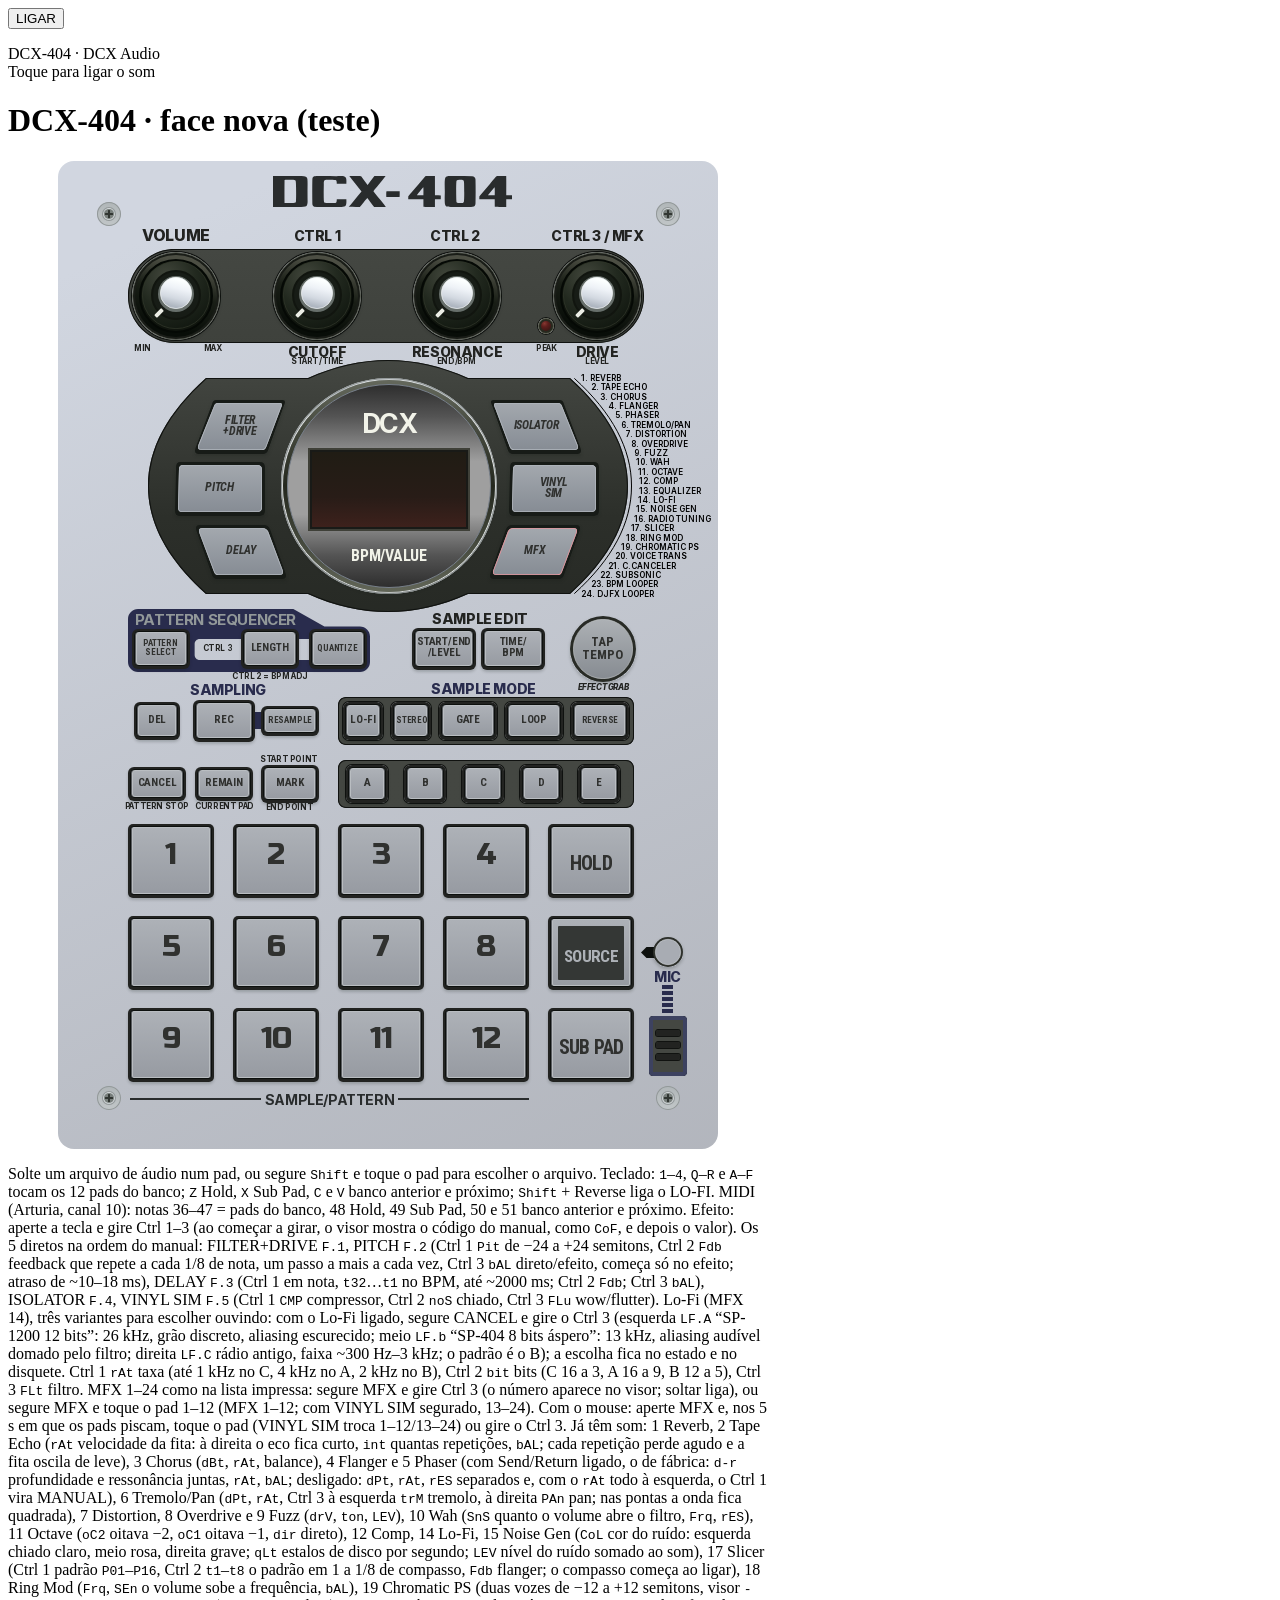
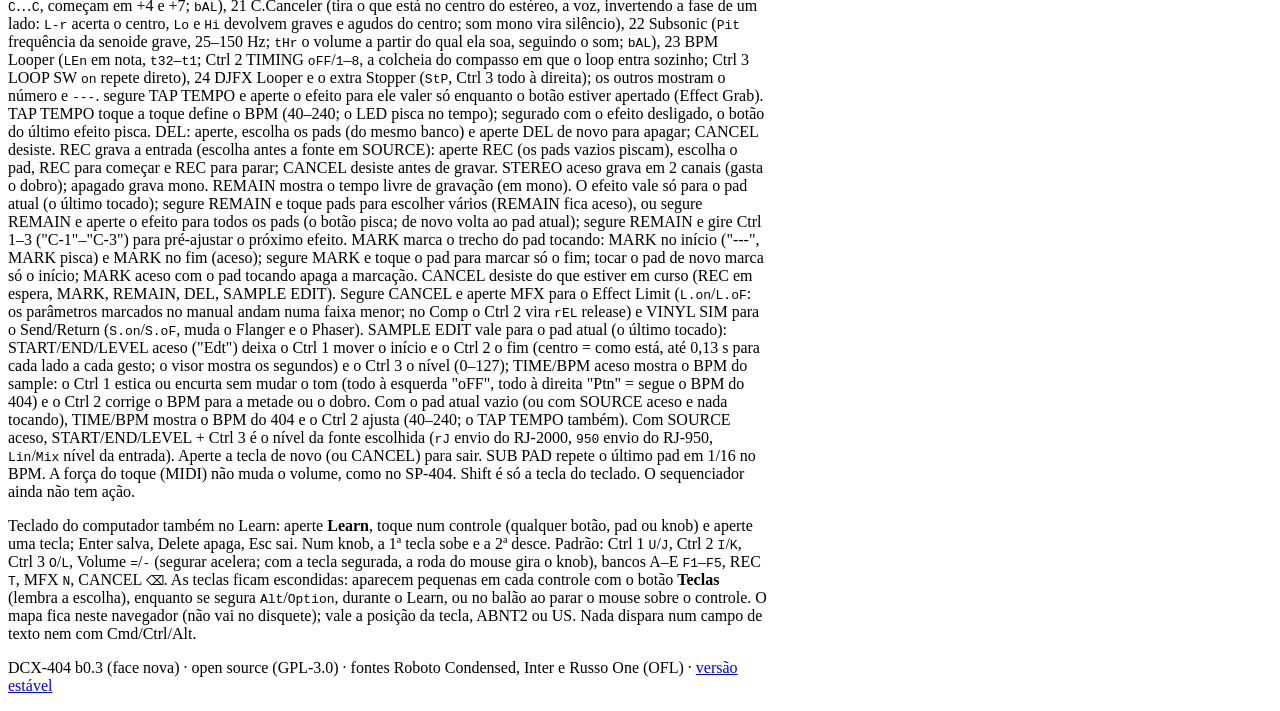
==== novo/index.html @ bca82994 "Novo 404: aviso de independencia (sem vinculo com E-mu, Roland, Akai, Mackie) na tela LIGAR; cache-b" ====
<!DOCTYPE html>
<html lang="pt-BR">
<head>
  <meta charset="UTF-8">
  <meta name="viewport" content="width=device-width, initial-scale=1, viewport-fit=cover">
  <title>DCX-404 (face nova)</title>
  <meta name="description" content="DCX-404: face nova do sampler de performance, montada peça por peça a partir do Figma. Em teste, ao lado da página estável.">
  <meta name="theme-color" content="#1c1c1c">
  <link rel="stylesheet" href="../vendor/dcx-core/css/base.css">
  <link rel="stylesheet" href="../vendor/dcx-core/css/solo.css">
  <link rel="stylesheet" href="css/dcx404-novo.css?v=k5">
</head>
<body>
  <div class="power" id="power">
    <button class="power-btn" id="power-btn" type="button">
      <span class="power-ring"></span>
      <span class="power-label">LIGAR</span>
    </button>
    <p class="power-hint">DCX-404 &middot; DCX Audio<br>Toque para ligar o som</p>
  </div>

  <main class="solo dx-page">
    <div class="solo-top">
      <h1 class="solo-title">DCX-404 &middot; face nova (teste)</h1>
      <div id="learnbar"></div>
    </div>

    <div class="dx-scroll">
      <div class="dx-fit" id="dx-fit">
      <!-- Figma "DX 404 - FINAL", frame 20:3735 (660 x 988): cada peca na posicao do Figma -->
      <section class="d4 dx" id="d4" data-face="dcx" data-pad-count="12" data-banks="5" data-host-page="dcx404-novo" data-version="b0.3" aria-label="DCX-404 Performance Sampler">
        <img class="dx-p " src="assets/svg/placa-knobs.svg" width="516" height="94" alt="" style="--x:70px;--y:88px">
        <div class="dx-knob" data-ctrl="volume" role="slider" tabindex="0" aria-label="Volume" style="--x:74px;--y:91px"><img src="assets/svg/knob-base.svg" width="94" height="94" alt="" style="left:-3px;top:-1px"><img src="assets/svg/knob-aro.svg" width="82" height="82" alt="" style="left:3px;top:3px"><img src="assets/svg/knob-canal.svg" width="74" height="74" alt="" style="left:7px;top:7px"><img src="assets/svg/knob-ombro.svg" width="68" height="68" alt="" style="left:10px;top:9px"><img src="assets/svg/knob-anel.svg" width="50" height="50" alt="" style="left:19px;top:18px"><i class="dx-knob-p"><i></i></i><img src="assets/svg/knob-assento.svg" width="36" height="36" alt="" style="left:26px;top:24px"><img src="assets/svg/knob-centro.svg" width="32" height="32" alt="" style="left:28px;top:25px"></div>
        <div class="dx-knob" data-ctrl="ctrl-1" role="slider" tabindex="0" aria-label="Ctrl 1" style="--x:215px;--y:91px"><img src="assets/svg/knob-base.svg" width="94" height="94" alt="" style="left:-3px;top:-1px"><img src="assets/svg/knob-aro.svg" width="82" height="82" alt="" style="left:3px;top:3px"><img src="assets/svg/knob-canal.svg" width="74" height="74" alt="" style="left:7px;top:7px"><img src="assets/svg/knob-ombro.svg" width="68" height="68" alt="" style="left:10px;top:9px"><img src="assets/svg/knob-anel.svg" width="50" height="50" alt="" style="left:19px;top:18px"><i class="dx-knob-p"><i></i></i><img src="assets/svg/knob-assento.svg" width="36" height="36" alt="" style="left:26px;top:24px"><img src="assets/svg/knob-centro.svg" width="32" height="32" alt="" style="left:28px;top:25px"></div>
        <div class="dx-knob" data-ctrl="ctrl-2" role="slider" tabindex="0" aria-label="Ctrl 2" style="--x:355px;--y:91px"><img src="assets/svg/knob-base.svg" width="94" height="94" alt="" style="left:-3px;top:-1px"><img src="assets/svg/knob-aro.svg" width="82" height="82" alt="" style="left:3px;top:3px"><img src="assets/svg/knob-canal.svg" width="74" height="74" alt="" style="left:7px;top:7px"><img src="assets/svg/knob-ombro.svg" width="68" height="68" alt="" style="left:10px;top:9px"><img src="assets/svg/knob-anel.svg" width="50" height="50" alt="" style="left:19px;top:18px"><i class="dx-knob-p"><i></i></i><img src="assets/svg/knob-assento.svg" width="36" height="36" alt="" style="left:26px;top:24px"><img src="assets/svg/knob-centro.svg" width="32" height="32" alt="" style="left:28px;top:25px"></div>
        <div class="dx-knob" data-ctrl="ctrl-3" role="slider" tabindex="0" aria-label="Ctrl 3 / MFX" style="--x:495px;--y:91px"><img src="assets/svg/knob-base.svg" width="94" height="94" alt="" style="left:-3px;top:-1px"><img src="assets/svg/knob-aro.svg" width="82" height="82" alt="" style="left:3px;top:3px"><img src="assets/svg/knob-canal.svg" width="74" height="74" alt="" style="left:7px;top:7px"><img src="assets/svg/knob-ombro.svg" width="68" height="68" alt="" style="left:10px;top:9px"><img src="assets/svg/knob-anel.svg" width="50" height="50" alt="" style="left:19px;top:18px"><i class="dx-knob-p"><i></i></i><img src="assets/svg/knob-assento.svg" width="36" height="36" alt="" style="left:26px;top:24px"><img src="assets/svg/knob-centro.svg" width="32" height="32" alt="" style="left:28px;top:25px"></div>
        <img class="dx-p " src="assets/svg/moldura-efeitos.svg" width="480" height="252" alt="" style="--x:90px;--y:199px">
        <i class="dx-peak" style="--x:480px;--y:157px" aria-hidden="true"><img class="off" src="assets/svg/peak-off.svg" width="16" height="16" alt=""><img class="on" src="assets/svg/peak-on.svg" width="20" height="20" alt=""></i>
        <button type="button" class="dx-tap" data-ctrl="tap" aria-label="Tap Tempo" style="--x:511.5px;--y:455px"><img class="dx-tap-a" src="assets/svg/tap-aloj.svg" width="72" height="72" alt=""><img class="dx-tap-ad" src="assets/svg/tap-aloj-down.svg" width="66" height="66" alt=""><img class="dx-tap-s s0" src="assets/svg/tap-sup.svg" width="60" height="60" alt=""><img class="dx-tap-s s1" src="assets/svg/tap-sup-down.svg" width="60" height="60" alt=""><img class="dx-tap-s s2" src="assets/svg/tap-sup-on.svg" width="60" height="60" alt=""><img class="dx-tap-s s3" src="assets/svg/tap-sup-down-on.svg" width="60" height="60" alt=""><span class="dx-tap-t">TAP<br>TEMPO</span></button>
        <button type="button" class="dx-k " data-dead="time-bpm" aria-label="TIME/ BPM" style="--x:423px;--y:467px;--w:64px;--h:42px;--ty:20.5px"><i class="dx-k-a"></i><i class="dx-k-b"></i><i class="dx-k-s"></i><span class="dx-k-t " style="font-size:11px">TIME/<br>BPM</span></button>
        <button type="button" class="dx-k " data-dead="start-end" aria-label="START/END /LEVEL" style="--x:354px;--y:467px;--w:64px;--h:42px;--ty:20.5px"><i class="dx-k-a"></i><i class="dx-k-b"></i><i class="dx-k-s"></i><span class="dx-k-t " style="font-size:11px">START/END<br>/LEVEL</span></button>
        <img class="dx-p " src="assets/svg/sequencer-subtract.svg" width="241.5" height="63" alt="" style="--x:70px;--y:448px">
        <button type="button" class="dx-k " data-dead="length" aria-label="LENGTH" style="--x:182.5px;--y:468px;--w:58px;--h:40px;--ty:19.5px"><i class="dx-k-a"></i><i class="dx-k-b"></i><i class="dx-k-s"></i><span class="dx-k-t " style="font-size:11px">LENGTH</span></button>
        <button type="button" class="dx-k " data-dead="quantize" aria-label="QUANTIZE" style="--x:250.5px;--y:468px;--w:58px;--h:40px;--ty:19.5px"><i class="dx-k-a"></i><i class="dx-k-b"></i><i class="dx-k-s"></i><span class="dx-k-t " style="font-size:9px">QUANTIZE</span></button>
        <span class="dx-lb dx-l15" style="--x:157.5px;--y:459.5px">PATTERN SEQUENCER</span>
        <button type="button" class="dx-k " data-dead="pattern-select" aria-label="PATTERN SELECT" style="--x:73.5px;--y:468px;--w:58px;--h:40px;--ty:19.5px"><i class="dx-k-a"></i><i class="dx-k-b"></i><i class="dx-k-s"></i><span class="dx-k-t " style="font-size:9px">PATTERN<br>SELECT</span></button>
        <div id="d4-pads" class="dx-pads">
        <button type="button" class="dx-k dx-pad " data-ctrl="pad-1" aria-label="Pad 1" style="--x:70px;--y:663px;--w:86px;--h:74px;--ty:31px"><i class="dx-k-a"></i><i class="dx-k-b"></i><i class="dx-k-s"></i><span class="dx-k-t dx-num" style="font-size:30px">1</span></button>
        <button type="button" class="dx-k dx-pad " data-ctrl="pad-2" aria-label="Pad 2" style="--x:175px;--y:663px;--w:86px;--h:74px;--ty:31px"><i class="dx-k-a"></i><i class="dx-k-b"></i><i class="dx-k-s"></i><span class="dx-k-t dx-num" style="font-size:30px">2</span></button>
        <button type="button" class="dx-k dx-pad " data-ctrl="pad-3" aria-label="Pad 3" style="--x:280px;--y:663px;--w:86px;--h:74px;--ty:31px"><i class="dx-k-a"></i><i class="dx-k-b"></i><i class="dx-k-s"></i><span class="dx-k-t dx-num" style="font-size:30px">3</span></button>
        <button type="button" class="dx-k dx-pad " data-ctrl="pad-4" aria-label="Pad 4" style="--x:385px;--y:663px;--w:86px;--h:74px;--ty:31px"><i class="dx-k-a"></i><i class="dx-k-b"></i><i class="dx-k-s"></i><span class="dx-k-t dx-num" style="font-size:30px">4</span></button>
        <button type="button" class="dx-k dx-pad " data-ctrl="pad-5" aria-label="Pad 5" style="--x:70px;--y:755px;--w:86px;--h:74px;--ty:31px"><i class="dx-k-a"></i><i class="dx-k-b"></i><i class="dx-k-s"></i><span class="dx-k-t dx-num" style="font-size:30px">5</span></button>
        <button type="button" class="dx-k dx-pad " data-ctrl="pad-6" aria-label="Pad 6" style="--x:175px;--y:755px;--w:86px;--h:74px;--ty:31px"><i class="dx-k-a"></i><i class="dx-k-b"></i><i class="dx-k-s"></i><span class="dx-k-t dx-num" style="font-size:30px">6</span></button>
        <button type="button" class="dx-k dx-pad" data-ctrl="pad-7" aria-label="Pad 7" style="--x:280px;--y:755px;--w:86px;--h:74px;--ty:31px"><i class="dx-k-a"></i><i class="dx-k-b"></i><i class="dx-k-s"></i><span class="dx-k-t dx-num" style="font-size:30px">7</span></button>
        <button type="button" class="dx-k dx-pad" data-ctrl="pad-8" aria-label="Pad 8" style="--x:385px;--y:755px;--w:86px;--h:74px;--ty:31px"><i class="dx-k-a"></i><i class="dx-k-b"></i><i class="dx-k-s"></i><span class="dx-k-t dx-num" style="font-size:30px">8</span></button>
        <button type="button" class="dx-k dx-pad " data-ctrl="pad-9" aria-label="Pad 9" style="--x:70px;--y:847px;--w:86px;--h:74px;--ty:31px"><i class="dx-k-a"></i><i class="dx-k-b"></i><i class="dx-k-s"></i><span class="dx-k-t dx-num" style="font-size:30px">9</span></button>
        <button type="button" class="dx-k dx-pad " data-ctrl="pad-10" aria-label="Pad 10" style="--x:175px;--y:847px;--w:86px;--h:74px;--ty:31px"><i class="dx-k-a"></i><i class="dx-k-b"></i><i class="dx-k-s"></i><span class="dx-k-t dx-num" style="font-size:30px">10</span></button>
        <button type="button" class="dx-k dx-pad " data-ctrl="pad-11" aria-label="Pad 11" style="--x:280px;--y:847px;--w:86px;--h:74px;--ty:31px"><i class="dx-k-a"></i><i class="dx-k-b"></i><i class="dx-k-s"></i><span class="dx-k-t dx-num" style="font-size:30px">11</span></button>
        <button type="button" class="dx-k dx-pad " data-ctrl="pad-12" aria-label="Pad 12" style="--x:385px;--y:847px;--w:86px;--h:74px;--ty:31px"><i class="dx-k-a"></i><i class="dx-k-b"></i><i class="dx-k-s"></i><span class="dx-k-t dx-num" style="font-size:30px">12</span></button>
        </div>
        <button type="button" class="dx-k dx-pad " data-ctrl="hold" aria-label="HOLD" style="--x:490px;--y:663px;--w:86px;--h:74px;--ty:40.5px"><i class="dx-k-a"></i><i class="dx-k-b"></i><i class="dx-k-s"></i><span class="dx-k-t " style="font-size:20px">HOLD</span></button>
        <button type="button" class="dx-k dx-pad dx-src" data-ctrl="in-source" aria-label="Source" style="--x:490px;--y:755px;--w:86px;--h:74px;--ty:40.5px"><i class="dx-k-a"></i><i class="dx-k-b"></i><i class="dx-k-s"></i><i class="dx-src-cart"></i><span class="dx-k-t " style="font-size:17px">SOURCE</span></button>
        <button type="button" class="dx-k dx-pad " data-ctrl="subpad" aria-label="SUB PAD" style="--x:490px;--y:847px;--w:86px;--h:74px;--ty:40.5px"><i class="dx-k-a"></i><i class="dx-k-b"></i><i class="dx-k-s"></i><span class="dx-k-t " style="font-size:20px">SUB PAD</span></button>
        <button type="button" class="dx-k " data-ctrl="reverse" aria-label="REVERSE" style="--x:513px;--y:541px;--w:58px;--h:38px;--ty:18.5px"><i class="dx-k-a"></i><i class="dx-k-b"></i><i class="dx-k-s"></i><span class="dx-k-t " style="font-size:9px">REVERSE</span></button>
        <button type="button" class="dx-k " data-ctrl="gate" aria-label="GATE" style="--x:381px;--y:541px;--w:58px;--h:38px;--ty:18.5px"><i class="dx-k-a"></i><i class="dx-k-b"></i><i class="dx-k-s"></i><span class="dx-k-t " style="font-size:11px">GATE</span></button>
        <button type="button" class="dx-k " data-dead="stereo" aria-label="STEREO" style="--x:333px;--y:541px;--w:40px;--h:38px;--ty:18.5px"><i class="dx-k-a"></i><i class="dx-k-b"></i><i class="dx-k-s"></i><span class="dx-k-t " style="font-size:9px">STEREO</span></button>
        <img class="dx-p " src="assets/svg/corpo-modo.svg" width="296" height="48" alt="" style="--x:280px;--y:536px">
        <button type="button" class="dx-k " data-ctrl="lofi" aria-label="LO-FI" style="--x:285px;--y:541px;--w:40px;--h:38px;--ty:18.5px"><i class="dx-k-a"></i><i class="dx-k-b"></i><i class="dx-k-s"></i><span class="dx-k-t " style="font-size:11px">LO-FI</span></button>
        <button type="button" class="dx-k" data-ctrl="loop" aria-label="LOOP" style="--x:447px;--y:541px;--w:58px;--h:38px;--ty:18.5px"><i class="dx-k-a"></i><i class="dx-k-b"></i><i class="dx-k-s"></i><span class="dx-k-t " style="font-size:11px">LOOP</span></button>
        <i class="dx-p dx-rect5" style="--x:173px;--y:551px"></i>
        <button type="button" class="dx-k " data-ctrl="del" aria-label="DEL" style="--x:76px;--y:541px;--w:46px;--h:38px;--ty:18.5px"><i class="dx-k-a"></i><i class="dx-k-b"></i><i class="dx-k-s"></i><span class="dx-k-t " style="font-size:11px">DEL</span></button>
        <button type="button" class="dx-k " data-ctrl="resample" aria-label="RESAMPLE" style="--x:203px;--y:545px;--w:58px;--h:30px;--ty:14.5px"><i class="dx-k-a"></i><i class="dx-k-b"></i><i class="dx-k-s"></i><span class="dx-k-t " style="font-size:9px">RESAMPLE</span></button>
        <button type="button" class="dx-k" data-dead="rec" aria-label="REC" style="--x:135px;--y:539px;--w:62px;--h:42px;--ty:20.5px"><i class="dx-k-a"></i><i class="dx-k-b"></i><i class="dx-k-s"></i><span class="dx-k-t " style="font-size:11px">REC</span></button>
        <button type="button" class="dx-k " data-dead="mark" aria-label="MARK" style="--x:203px;--y:604px;--w:58px;--h:38px;--ty:18.5px"><i class="dx-k-a"></i><i class="dx-k-b"></i><i class="dx-k-s"></i><span class="dx-k-t " style="font-size:11px">MARK</span></button>
        <button type="button" class="dx-k " data-ctrl="cancel" aria-label="CANCEL" style="--x:70px;--y:606px;--w:58px;--h:34px;--ty:16.5px"><i class="dx-k-a"></i><i class="dx-k-b"></i><i class="dx-k-s"></i><span class="dx-k-t " style="font-size:11px">CANCEL</span></button>
        <button type="button" class="dx-k " data-dead="remain" aria-label="REMAIN" style="--x:137px;--y:606px;--w:58px;--h:34px;--ty:16.5px"><i class="dx-k-a"></i><i class="dx-k-b"></i><i class="dx-k-s"></i><span class="dx-k-t " style="font-size:11px">REMAIN</span></button>
        <img class="dx-p " src="assets/svg/corpo-bancos.svg" width="296" height="48" alt="" style="--x:280px;--y:599px">
        <button type="button" class="dx-k" data-ctrl="bank-a" aria-label="Banco A" style="--x:288px;--y:604px;--w:42px;--h:38px;--ty:18.5px"><i class="dx-k-a"></i><i class="dx-k-b"></i><i class="dx-k-s"></i><span class="dx-k-t " style="font-size:11px">A</span></button>
        <button type="button" class="dx-k " data-ctrl="bank-b" aria-label="Banco B" style="--x:346px;--y:604px;--w:42px;--h:38px;--ty:18.5px"><i class="dx-k-a"></i><i class="dx-k-b"></i><i class="dx-k-s"></i><span class="dx-k-t " style="font-size:11px">B</span></button>
        <button type="button" class="dx-k " data-ctrl="bank-c" aria-label="Banco C" style="--x:404px;--y:604px;--w:42px;--h:38px;--ty:18.5px"><i class="dx-k-a"></i><i class="dx-k-b"></i><i class="dx-k-s"></i><span class="dx-k-t " style="font-size:11px">C</span></button>
        <button type="button" class="dx-k " data-ctrl="bank-d" aria-label="Banco D" style="--x:462px;--y:604px;--w:42px;--h:38px;--ty:18.5px"><i class="dx-k-a"></i><i class="dx-k-b"></i><i class="dx-k-s"></i><span class="dx-k-t " style="font-size:11px">D</span></button>
        <button type="button" class="dx-k " data-ctrl="bank-e" aria-label="Banco E" style="--x:520px;--y:604px;--w:42px;--h:38px;--ty:18.5px"><i class="dx-k-a"></i><i class="dx-k-b"></i><i class="dx-k-s"></i><span class="dx-k-t " style="font-size:11px">E</span></button>
        <img class="dx-p " src="assets/svg/visor-aro-grafite.svg" width="248" height="248" alt="" style="--x:207px;--y:201px">
        <img class="dx-p " src="assets/svg/visor-anel-metalico.svg" width="216" height="216" alt="" style="--x:223px;--y:217px">
        <div class="dx-visor" style="--x:225px;--y:219px"><img src="assets/svg/visor-aro.svg" width="218" height="218" alt="" style="left:-3px;top:-1px"><img src="assets/svg/visor-medalhao.svg" width="204" height="204" alt="" style="left:4px;top:4px"><p class="dx-visor-u">BPM/VALUE</p><i class="dx-visor-al"></i><i class="dx-visor-ac"></i><p class="dx-visor-m">DCX</p><div class="dx-seg" id="d4-seg" data-seg="dcx" aria-live="polite" aria-label="Display"></div></div>
        <span class="dx-lb dx-l8" style="--x:99px;--y:646px">PATTERN STOP</span>
        <span class="dx-lb dx-l8" style="--x:166.5px;--y:646px">CURRENT PAD</span>
        <span class="dx-lb dx-l8" style="--x:231px;--y:599px">START POINT</span>
        <span class="dx-lb dx-l8" style="--x:212px;--y:516px">CTRL 2 = BPM ADJ</span>
        <span class="dx-lb dx-l8" style="--x:259px;--y:201px">START/TIME</span>
        <span class="dx-lb dx-l8" style="--x:539px;--y:201px">LEVEL</span>
        <span class="dx-lb dx-l8" style="--x:488.5px;--y:188px">PEAK</span>
        <span class="dx-lb dx-l8" style="--x:84.5px;--y:188px">MIN</span>
        <span class="dx-lb dx-l8" style="--x:154.5px;--y:188px">MAX</span>
        <span class="dx-lb dx-l8" style="--x:398.5px;--y:201px">END/BPM</span>
        <span class="dx-lb dx-l8" style="--x:159.5px;--y:488px">CTRL 3</span>
        <span class="dx-lb dx-l14" style="--x:422px;--y:458px">SAMPLE EDIT</span>
        <span class="dx-lb dx-l14" style="--x:259px;--y:191px">CUTOFF</span>
        <span class="dx-lb dx-l16" style="--x:118px;--y:75px">VOLUME</span>
        <span class="dx-lb dx-l14" style="--x:259px;--y:75px">CTRL 1</span>
        <span class="dx-lb dx-l14" style="--x:397px;--y:75px">CTRL 2</span>
        <span class="dx-lb dx-l14" style="--x:539.5px;--y:75px">CTRL 3 / MFX</span>
        <span class="dx-lb dx-l14" style="--x:539px;--y:191px">DRIVE</span>
        <span class="dx-lb dx-l14" style="--x:399px;--y:191px">RESONANCE</span>
        <span class="dx-lb dx-l8i" style="--x:545px;--y:527px">EFFECT GRAB</span>
        <span class="dx-lb dx-l8" style="--x:231.5px;--y:647px">END POINT</span>
        <span class="dx-lb dx-l14 dx-navy" style="--x:170px;--y:529px">SAMPLING</span>
        <span class="dx-lb dx-l14 dx-navy" style="--x:425.5px;--y:528px">SAMPLE MODE</span>
        <div class="dx-foot" style="--x:72px;--y:932px"><i><img src="assets/svg/linha-1.svg" width="139" height="2" alt=""></i><span>SAMPLE/PATTERN</span><i><img src="assets/svg/linha-2.svg" width="139" height="2" alt=""></i></div>
        <button type="button" class="dx-fk dx-fk-mfx" data-ctrl="fx-mfx" aria-label="MFX" style="--x:432px;--y:364px"><img class="dx-fk-a" src="assets/svg/mfx-aloj.svg" width="96" height="60" alt=""><img class="dx-fk-ad" src="assets/svg/mfx-aloj-down.svg" width="90" height="54" alt=""><img class="dx-fk-s s0" src="assets/svg/mfx-sup.svg" width="84" height="47" alt=""><img class="dx-fk-s s1" src="assets/svg/mfx-sup-down.svg" width="84" height="47" alt=""><img class="dx-fk-s s2" src="assets/svg/mfx-sup-on.svg" width="84" height="47" alt=""><img class="dx-fk-s s3" src="assets/svg/mfx-sup-down-on.svg" width="84" height="47" alt=""><span class="dx-fk-t" style="left:45px;width:62px">MFX</span></button>
        <button type="button" class="dx-fk dx-fk-isolator" data-ctrl="fx-isolator" aria-label="ISOLATOR" style="--x:433px;--y:239px"><img class="dx-fk-a" src="assets/svg/isolator-aloj.svg" width="96" height="60" alt=""><img class="dx-fk-ad" src="assets/svg/isolator-aloj-down.svg" width="90" height="54" alt=""><img class="dx-fk-s s0" src="assets/svg/isolator-sup.svg" width="84" height="47" alt=""><img class="dx-fk-s s1" src="assets/svg/isolator-sup-down.svg" width="84" height="47" alt=""><img class="dx-fk-s s2" src="assets/svg/isolator-sup-on.svg" width="84" height="47" alt=""><img class="dx-fk-s s3" src="assets/svg/isolator-sup-down-on.svg" width="84" height="47" alt=""><span class="dx-fk-t" style="left:45px;width:62px">ISOLATOR</span></button>
        <button type="button" class="dx-fk dx-fk-vinyl" data-ctrl="fx-vinyl" aria-label="VINYL SIM" style="--x:451px;--y:301px"><img class="dx-fk-a" src="assets/svg/pitch-aloj.svg" width="96" height="60" alt=""><img class="dx-fk-ad" src="assets/svg/pitch-aloj-down.svg" width="90" height="54" alt=""><img class="dx-fk-s s0" src="assets/svg/pitch-sup.svg" width="84" height="47" alt=""><img class="dx-fk-s s1" src="assets/svg/pitch-sup-down.svg" width="84" height="47" alt=""><img class="dx-fk-s s2" src="assets/svg/pitch-sup-on.svg" width="84" height="47" alt=""><img class="dx-fk-s s3" src="assets/svg/pitch-sup-down-on.svg" width="84" height="47" alt=""><span class="dx-fk-t" style="left:44.5px;width:75px">VINYL<br>SIM</span></button>
        <button type="button" class="dx-fk dx-fk-pitch" data-ctrl="fx-pitch" aria-label="PITCH" style="--x:117px;--y:301px"><img class="dx-fk-a" src="assets/svg/pitch-aloj.svg" width="96" height="60" alt=""><img class="dx-fk-ad" src="assets/svg/pitch-aloj-down.svg" width="90" height="54" alt=""><img class="dx-fk-s s0" src="assets/svg/pitch-sup.svg" width="84" height="47" alt=""><img class="dx-fk-s s1" src="assets/svg/pitch-sup-down.svg" width="84" height="47" alt=""><img class="dx-fk-s s2" src="assets/svg/pitch-sup-on.svg" width="84" height="47" alt=""><img class="dx-fk-s s3" src="assets/svg/pitch-sup-down-on.svg" width="84" height="47" alt=""><span class="dx-fk-t" style="left:44.5px;width:75px">PITCH</span></button>
        <button type="button" class="dx-fk dx-fk-filter" data-ctrl="fx-filter" aria-label="FILTER +DRIVE" style="--x:137px;--y:239px"><img class="dx-fk-a" src="assets/svg/filter-aloj.svg" width="96" height="60" alt=""><img class="dx-fk-ad" src="assets/svg/filter-aloj-down.svg" width="90" height="54" alt=""><img class="dx-fk-s s0" src="assets/svg/filter-sup.svg" width="84" height="47" alt=""><img class="dx-fk-s s1" src="assets/svg/filter-sup-down.svg" width="84" height="47" alt=""><img class="dx-fk-s s2" src="assets/svg/filter-sup-on.svg" width="84" height="47" alt=""><img class="dx-fk-s s3" src="assets/svg/filter-sup-down-on.svg" width="84" height="47" alt=""><span class="dx-fk-t" style="left:45px;width:62px">FILTER<br>+DRIVE</span></button>
        <button type="button" class="dx-fk dx-fk-delay" data-ctrl="fx-delay" aria-label="DELAY" style="--x:138px;--y:364px"><img class="dx-fk-a" src="assets/svg/delay-aloj.svg" width="96" height="60" alt=""><img class="dx-fk-ad" src="assets/svg/delay-aloj-down.svg" width="90" height="54" alt=""><img class="dx-fk-s s0" src="assets/svg/delay-sup.svg" width="84" height="47" alt=""><img class="dx-fk-s s1" src="assets/svg/delay-sup-down.svg" width="84" height="47" alt=""><img class="dx-fk-s s2" src="assets/svg/delay-sup-on.svg" width="84" height="47" alt=""><img class="dx-fk-s s3" src="assets/svg/delay-sup-down-on.svg" width="84" height="47" alt=""><span class="dx-fk-t" style="left:45px;width:62px">DELAY</span></button>
        <img class="dx-p" src="assets/svg/logo-dcx404.svg" width="239.101" height="30.9111" alt="DCX-404" style="--x:215.03px;--y:15.02px">
        <img class="dx-p" src="assets/svg/lista-contorno.svg" width="58.8338" height="216.745" alt="" style="--x:515.66px;--y:216.63px">
        <ol class="dx-list" style="--x:523px;--y:212px" aria-label="Efeitos">
        <li style="left:0.000px;top:0.000px">1. REVERB</li>
        <li style="left:9.963px;top:9.391px">2. TAPE ECHO</li>
        <li style="left:18.929px;top:18.783px">3. CHORUS</li>
        <li style="left:26.919px;top:28.174px">4. FLANGER</li>
        <li style="left:33.955px;top:37.565px">5. PHASER</li>
        <li style="left:40.056px;top:46.956px">6. TREMOLO/PAN</li>
        <li style="left:45.240px;top:56.348px">7. DISTORTION</li>
        <li style="left:49.501px;top:65.739px">8. OVERDRIVE</li>
        <li style="left:52.882px;top:75.130px">9. FUZZ</li>
        <li style="left:55.402px;top:84.522px">10. WAH</li>
        <li style="left:57.072px;top:93.913px">11. OCTAVE</li>
        <li style="left:57.885px;top:103.304px">12. COMP</li>
        <li style="left:57.885px;top:112.696px">13. EQUALIZER</li>
        <li style="left:57.072px;top:122.087px">14. LO-FI</li>
        <li style="left:55.402px;top:131.478px">15. NOISE GEN</li>
        <li style="left:52.882px;top:140.870px">16. RADIO TUNING</li>
        <li style="left:49.501px;top:150.261px">17. SLICER</li>
        <li style="left:45.240px;top:159.652px">18. RING MOD</li>
        <li style="left:40.056px;top:169.043px">19. CHROMATIC PS</li>
        <li style="left:33.955px;top:178.435px">20. VOICE TRANS</li>
        <li style="left:26.919px;top:187.826px">21. C.CANCELER</li>
        <li style="left:18.929px;top:197.217px">22. SUBSONIC</li>
        <li style="left:9.963px;top:206.609px">23. BPM LOOPER</li>
        <li style="left:0.000px;top:216.000px">24. DJFX LOOPER</li>
        </ol>
        <span class="dx-lb dx-l14 dx-navy" style="--x:609.5px;--y:816px">MIC</span>
        <img class="dx-p" src="assets/svg/mic-group15.svg" width="11" height="28" alt="" style="--x:604px;--y:824px">
        <img class="dx-p " src="assets/svg/mic-vector2.svg" width="22" height="11" alt="" style="--x:583px;--y:786.5px">
        <button type="button" class="dx-mic" data-dead="mic" aria-label="Mic" style="--x:595px;--y:776px"><img class="off" src="assets/svg/mic-solto.svg" width="36" height="36" alt=""><img class="on" src="assets/svg/mic-down.svg" width="36" height="36" alt=""></button>
        <i class="dx-p dx-rect6" style="--x:597px;--y:864px"></i>
        <i class="dx-p dx-grade" style="--x:591px;--y:855px"><img src="assets/svg/mic-grade.svg" width="38" height="60" alt=""></i>
        <img class="dx-p " src="assets/svg/parafuso-cabeca.svg" width="20" height="20" alt="" style="--x:41px;--y:927px">
        <img class="dx-p " src="assets/svg/parafuso-assento.svg" width="24" height="24" alt="" style="--x:39px;--y:925px">
        <img class="dx-p " src="assets/svg/parafuso-cabeca.svg" width="20" height="20" alt="" style="--x:41px;--y:43px">
        <img class="dx-p " src="assets/svg/parafuso-assento.svg" width="24" height="24" alt="" style="--x:39px;--y:41px">
        <img class="dx-p " src="assets/svg/parafuso-cabeca.svg" width="20" height="20" alt="" style="--x:600px;--y:927px">
        <img class="dx-p " src="assets/svg/parafuso-assento.svg" width="24" height="24" alt="" style="--x:598px;--y:925px">
        <img class="dx-p " src="assets/svg/parafuso-cabeca.svg" width="20" height="20" alt="" style="--x:600px;--y:43px">
        <img class="dx-p " src="assets/svg/parafuso-assento.svg" width="24" height="24" alt="" style="--x:598px;--y:41px">
      </section>
      </div>
    </div>

    <p class="solo-help">Solte um arquivo de áudio num pad, ou segure <kbd>Shift</kbd> e toque o pad para escolher o arquivo. Teclado: <kbd>1</kbd>–<kbd>4</kbd>, <kbd>Q</kbd>–<kbd>R</kbd> e <kbd>A</kbd>–<kbd>F</kbd> tocam os 12 pads do banco; <kbd>Z</kbd> Hold, <kbd>X</kbd> Sub Pad, <kbd>C</kbd> e <kbd>V</kbd> banco anterior e próximo; <kbd>Shift</kbd> + Reverse liga o LO-FI. MIDI (Arturia, canal 10): notas 36–47 = pads do banco, 48 Hold, 49 Sub Pad, 50 e 51 banco anterior e próximo. Efeito: aperte a tecla e gire Ctrl 1–3 (ao começar a girar, o visor mostra o código do manual, como <code>CoF</code>, e depois o valor). Os 5 diretos na ordem do manual: FILTER+DRIVE <code>F.1</code>, PITCH <code>F.2</code> (Ctrl 1 <code>Pit</code> de −24 a +24 semitons, Ctrl 2 <code>Fdb</code> feedback que repete a cada 1/8 de nota, um passo a mais a cada vez, Ctrl 3 <code>bAL</code> direto/efeito, começa só no efeito; atraso de ~10–18 ms), DELAY <code>F.3</code> (Ctrl 1 em nota, <code>t32</code>…<code>t1</code> no BPM, até ~2000 ms; Ctrl 2 <code>Fdb</code>; Ctrl 3 <code>bAL</code>), ISOLATOR <code>F.4</code>, VINYL SIM <code>F.5</code> (Ctrl 1 <code>CMP</code> compressor, Ctrl 2 <code>noS</code> chiado, Ctrl 3 <code>FLu</code> wow/flutter). Lo-Fi (MFX 14), três variantes para escolher ouvindo: com o Lo-Fi ligado, segure CANCEL e gire o Ctrl 3 (esquerda <code>LF.A</code> “SP-1200 12 bits”: 26 kHz, grão discreto, aliasing escurecido; meio <code>LF.b</code> “SP-404 8 bits áspero”: 13 kHz, aliasing audível domado pelo filtro; direita <code>LF.C</code> rádio antigo, faixa ~300 Hz–3 kHz; o padrão é o B); a escolha fica no estado e no disquete. Ctrl 1 <code>rAt</code> taxa (até 1 kHz no C, 4 kHz no A, 2 kHz no B), Ctrl 2 <code>bit</code> bits (C 16 a 3, A 16 a 9, B 12 a 5), Ctrl 3 <code>FLt</code> filtro. MFX 1–24 como na lista impressa: segure MFX e gire Ctrl 3 (o número aparece no visor; soltar liga), ou segure MFX e toque o pad 1–12 (MFX 1–12; com VINYL SIM segurado, 13–24). Com o mouse: aperte MFX e, nos 5 s em que os pads piscam, toque o pad (VINYL SIM troca 1–12/13–24) ou gire o Ctrl 3. Já têm som: 1 Reverb, 2 Tape Echo (<code>rAt</code> velocidade da fita: à direita o eco fica curto, <code>int</code> quantas repetições, <code>bAL</code>; cada repetição perde agudo e a fita oscila de leve), 3 Chorus (<code>dBt</code>, <code>rAt</code>, balance), 4 Flanger e 5 Phaser (com Send/Return ligado, o de fábrica: <code>d-r</code> profundidade e ressonância juntas, <code>rAt</code>, <code>bAL</code>; desligado: <code>dPt</code>, <code>rAt</code>, <code>rES</code> separados e, com o <code>rAt</code> todo à esquerda, o Ctrl 1 vira MANUAL), 6 Tremolo/Pan (<code>dPt</code>, <code>rAt</code>, Ctrl 3 à esquerda <code>trM</code> tremolo, à direita <code>PAn</code> pan; nas pontas a onda fica quadrada), 7 Distortion, 8 Overdrive e 9 Fuzz (<code>drV</code>, <code>ton</code>, <code>LEV</code>), 10 Wah (<code>SnS</code> quanto o volume abre o filtro, <code>Frq</code>, <code>rES</code>), 11 Octave (<code>oC2</code> oitava −2, <code>oC1</code> oitava −1, <code>dir</code> direto), 12 Comp, 14 Lo-Fi, 15 Noise Gen (<code>CoL</code> cor do ruído: esquerda chiado claro, meio rosa, direita grave; <code>qLt</code> estalos de disco por segundo; <code>LEV</code> nível do ruído somado ao som), 17 Slicer (Ctrl 1 padrão <code>P01</code>–<code>P16</code>, Ctrl 2 <code>t1</code>–<code>t8</code> o padrão em 1 a 1/8 de compasso, <code>Fdb</code> flanger; o compasso começa ao ligar), 18 Ring Mod (<code>Frq</code>, <code>SEn</code> o volume sobe a frequência, <code>bAL</code>), 19 Chromatic PS (duas vozes de −12 a +12 semitons, visor <code>-C</code>…<code>C</code>, começam em +4 e +7; <code>bAL</code>), 21 C.Canceler (tira o que está no centro do estéreo, a voz, invertendo a fase de um lado: <code>L-r</code> acerta o centro, <code>Lo</code> e <code>Hi</code> devolvem graves e agudos do centro; som mono vira silêncio), 22 Subsonic (<code>Pit</code> frequência da senoide grave, 25–150 Hz; <code>tHr</code> o volume a partir do qual ela soa, seguindo o som; <code>bAL</code>), 23 BPM Looper (<code>LEn</code> em nota, <code>t32</code>–<code>t1</code>; Ctrl 2 TIMING <code>oFF</code>/<code>1</code>–<code>8</code>, a colcheia do compasso em que o loop entra sozinho; Ctrl 3 LOOP SW <code>on</code> repete direto), 24 DJFX Looper e o extra Stopper (<code>StP</code>, Ctrl 3 todo à direita); os outros mostram o número e <code>---</code>. segure TAP TEMPO e aperte o efeito para ele valer só enquanto o botão estiver apertado (Effect Grab). TAP TEMPO toque a toque define o BPM (40–240; o LED pisca no tempo); segurado com o efeito desligado, o botão do último efeito pisca. DEL: aperte, escolha os pads (do mesmo banco) e aperte DEL de novo para apagar; CANCEL desiste. REC grava a entrada (escolha antes a fonte em SOURCE): aperte REC (os pads vazios piscam), escolha o pad, REC para começar e REC para parar; CANCEL desiste antes de gravar. STEREO aceso grava em 2 canais (gasta o dobro); apagado grava mono. REMAIN mostra o tempo livre de gravação (em mono). O efeito vale só para o pad atual (o último tocado); segure REMAIN e toque pads para escolher vários (REMAIN fica aceso), ou segure REMAIN e aperte o efeito para todos os pads (o botão pisca; de novo volta ao pad atual); segure REMAIN e gire Ctrl 1–3 ("C-1"–"C-3") para pré-ajustar o próximo efeito. MARK marca o trecho do pad tocando: MARK no início ("---", MARK pisca) e MARK no fim (aceso); segure MARK e toque o pad para marcar só o fim; tocar o pad de novo marca só o início; MARK aceso com o pad tocando apaga a marcação. CANCEL desiste do que estiver em curso (REC em espera, MARK, REMAIN, DEL, SAMPLE EDIT). Segure CANCEL e aperte MFX para o Effect Limit (<code>L.on</code>/<code>L.oF</code>: os parâmetros marcados no manual andam numa faixa menor; no Comp o Ctrl 2 vira <code>rEL</code> release) e VINYL SIM para o Send/Return (<code>S.on</code>/<code>S.oF</code>, muda o Flanger e o Phaser). SAMPLE EDIT vale para o pad atual (o último tocado): START/END/LEVEL aceso ("Edt") deixa o Ctrl 1 mover o início e o Ctrl 2 o fim (centro = como está, até 0,13 s para cada lado a cada gesto; o visor mostra os segundos) e o Ctrl 3 o nível (0–127); TIME/BPM aceso mostra o BPM do sample: o Ctrl 1 estica ou encurta sem mudar o tom (todo à esquerda "oFF", todo à direita "Ptn" = segue o BPM do 404) e o Ctrl 2 corrige o BPM para a metade ou o dobro. Com o pad atual vazio (ou com SOURCE aceso e nada tocando), TIME/BPM mostra o BPM do 404 e o Ctrl 2 ajusta (40–240; o TAP TEMPO também). Com SOURCE aceso, START/END/LEVEL + Ctrl 3 é o nível da fonte escolhida (<code>rJ</code> envio do RJ-2000, <code>950</code> envio do RJ-950, <code>Lin</code>/<code>Mix</code> nível da entrada). Aperte a tecla de novo (ou CANCEL) para sair. SUB PAD repete o último pad em 1/16 no BPM. A força do toque (MIDI) não muda o volume, como no SP-404. Shift é só a tecla do teclado. O sequenciador ainda não tem ação.</p>
    <p class="solo-help">Teclado do computador também no Learn: aperte <b>Learn</b>, toque num controle (qualquer botão, pad ou knob) e aperte uma tecla; Enter salva, Delete apaga, Esc sai. Num knob, a 1ª tecla sobe e a 2ª desce. Padrão: Ctrl 1 <kbd>U</kbd>/<kbd>J</kbd>, Ctrl 2 <kbd>I</kbd>/<kbd>K</kbd>, Ctrl 3 <kbd>O</kbd>/<kbd>L</kbd>, Volume <kbd>=</kbd>/<kbd>-</kbd> (segurar acelera; com a tecla segurada, a roda do mouse gira o knob), bancos A–E <kbd>F1</kbd>–<kbd>F5</kbd>, REC <kbd>T</kbd>, MFX <kbd>N</kbd>, CANCEL <kbd>⌫</kbd>. As teclas ficam escondidas: aparecem pequenas em cada controle com o botão <b>Teclas</b> (lembra a escolha), enquanto se segura <kbd>Alt</kbd>/<kbd>Option</kbd>, durante o Learn, ou no balão ao parar o mouse sobre o controle. O mapa fica neste navegador (não vai no disquete); vale a posição da tecla, ABNT2 ou US. Nada dispara num campo de texto nem com Cmd/Ctrl/Alt.</p>
    <p class="credit">
      DCX-404 <span id="version">b0.3</span> (face nova) &middot; open source (GPL-3.0) &middot; fontes Roboto Condensed, Inter e Russo One (OFL) &middot;
      <a href="../">versão estável</a>
    </p>
  </main>

  <input type="file" id="d4-file" accept="audio/*,.wav,.aif,.aiff,.mp3,.ogg,.flac,.m4a" hidden>

  <!-- dcx-core (submodulo em vendor/dcx-core) -->
  <script src="../vendor/dcx-core/js/dsp.js"></script>
  <script src="../vendor/dcx-core/js/decode.js"></script>
  <script src="../vendor/dcx-core/js/store.js"></script>
  <script src="../vendor/dcx-core/js/output.js"></script>
  <script src="../vendor/dcx-core/js/midi.js"></script>
  <script src="../vendor/dcx-core/js/midimap.js"></script>
  <script src="../vendor/dcx-core/js/host.js"></script>
  <script src="../vendor/dcx-core/js/learnbar.js"></script>
  <!-- o aparelho (o mesmo motor da pagina estavel) -->
  <script src="../js/fx.js?v=1.9lf"></script>
  <script src="../js/fx-onda3.js?v=2.2"></script>
  <script src="../js/dcx404.js?v=1.9lf"></script>
  <script src="js/abrir.js?v=k5"></script>
  <script src="js/solo.js?v=k5"></script>
  <script src="js/teclado.js?v=k5"></script>
</body>
</html>
---- novo/css/dcx404-novo.css ----
/* DCX-404, face nova (Figma "DX 404 - FINAL", frame 20:3735 "DCX 404 - CINZA" e
 * "DCX 404 · Componentes e estados" 22:1521). Cada peca fica na posicao do Figma
 * (origem no canto do frame de 660 x 988). Estados das teclas: .down = Pressionado,
 * .lit (ou .hit nos pads) = Aceso.
 * Fontes embutidas (OFL, licencas em ../fonts): Roboto Condensed, Inter e Russo One. */

@font-face { font-family: "DX Roboto Condensed"; font-style: normal; font-weight: 700; font-display: block; src: url(../fonts/roboto-condensed-latin.woff2) format("woff2"); }
@font-face { font-family: "DX Roboto Condensed"; font-style: italic; font-weight: 700; font-display: block; src: url(../fonts/roboto-condensed-italic-latin.woff2) format("woff2"); }
@font-face { font-family: "DX Inter"; font-style: normal; font-weight: 100 900; font-display: block; src: url(../fonts/inter-latin.woff2) format("woff2"); }
@font-face { font-family: "DX Inter"; font-style: italic; font-weight: 100 900; font-display: block; src: url(../fonts/inter-italic-latin.woff2) format("woff2"); }
@font-face { font-family: "DX Russo One"; font-style: normal; font-weight: 400; font-display: block; src: url(../fonts/russo-one-latin.woff2) format("woff2"); }

.dx {
  /* cores do Figma (variable_defs) */
  --dx-aloj: #222321;            /* edicao-time-bpm/alojamento */
  --dx-borda: #5a5d61;           /* borda-do-elastomero */
  --dx-borda-on: #76232b;        /* borda-do-elastomero-3 */
  --dx-borda-line: #0d100e;      /* borda-do-elastomero-2 */
  --dx-sup-line: #b9bdc1;        /* superficie-do-elastomero */
  --dx-sup-1: #adb1b7; --dx-sup-2: #979ba2;
  --dx-on-line: #f38c91;         /* pad-7/superficie-do-elastomero */
  --dx-on-1: #ef7b80; --dx-on-2: #cc626e;
  --dx-ink: #30312f;             /* texto-marcacao */
  --dx-ink-on: #5f262b;          /* texto-marcacao-2 */
  --dx-ink-fx-on: #692b34;       /* funcao-mfx/texto-marcacao */
  --dx-label: #222321;
  --dx-navy: #292c4d;            /* group-10/subtract */
  --dx-panel: #929899;           /* painel/dcx-404-cinza */
  --dx-drop: 0 2px 3px 0 rgba(16, 23, 18, .2);         /* efeitos/alojamento-circular */
  --dx-inner: inset 0 2px 3px 0 rgba(23, 27, 23, .5);  /* efeitos/superficie-moldada */
  --dx-seg-off: #42251f; --dx-seg-on: #f53925;

  position: relative;
  width: 660px; height: 988px;
  flex: none;
  border-radius: 16px;
  overflow: hidden;
  background-image: linear-gradient(155.9181698057704deg, rgb(209, 214, 224) 9.0187%, rgb(174, 177, 184) 113.07%);
  color: var(--dx-ink);
  font-family: "DX Inter", system-ui, sans-serif;
  -webkit-user-select: none; user-select: none;
  touch-action: none;
  -webkit-tap-highlight-color: transparent;
}
.dx img { display: block; max-width: none; pointer-events: none; -webkit-user-drag: none; }
.dx button { margin: 0; padding: 0; border: 0; background: none; font: inherit; color: inherit; }
.dx [hidden] { display: none !important; }

/* pecas soltas: posicao do Figma */
.dx-p, .dx-lb, .dx-k, .dx-fk, .dx-knob, .dx-tap, .dx-mic, .dx-peak, .dx-visor, .dx-list, .dx-foot { position: absolute; left: var(--x); top: var(--y); }
.dx-pads { position: absolute; inset: 0; pointer-events: none; }
.dx-pads > * { pointer-events: auto; }

/* ---------------------------------------------------------------- rotulos impressos */
.dx-lb { transform: translate(-50%, -50%); white-space: nowrap; line-height: .98; text-align: center; color: var(--dx-label); letter-spacing: -.4px; pointer-events: none; }
.dx-l8 { font: 700 8px/.98 "DX Inter", sans-serif; }
.dx-l8i { font: italic 800 8px/.98 "DX Inter", sans-serif; }
.dx-l14 { font: 800 14px/.98 "DX Inter", sans-serif; }
.dx-l16 { font: 800 16px/.98 "DX Inter", sans-serif; }
.dx-l15 { font: 700 15px/.98 "DX Inter", sans-serif; color: var(--dx-panel); }
.dx-navy { color: var(--dx-navy); }

.dx-foot { width: 399px; height: 14px; display: flex; align-items: center; gap: 4px; pointer-events: none; }
.dx-foot i { flex: 1 0 0; min-width: 1px; height: 0; position: relative; }
.dx-foot i img { position: absolute; left: 0; top: -2px; width: 100%; height: 2px; }
.dx-foot span { flex: none; font: 700 14px/.98 "DX Inter", sans-serif; letter-spacing: -.4px; color: #292c2d; white-space: nowrap; }

.dx-list { margin: 0; padding: 0; list-style: none; width: 123.882px; height: 226px; font: 600 8px/normal "DX Inter", sans-serif; color: #000; white-space: nowrap; pointer-events: none; }
.dx-list li { position: absolute; }
/* Fase 3a: o numero do MFX no visor (escolhendo ou ligado) fica marcado na lista impressa */
.dx-list li.on { color: var(--dx-borda-on); font-weight: 800; }

.dx-rect5 { width: 58px; height: 17px; border-radius: 5px; background: var(--dx-navy); }
.dx-rect6 { width: 30px; height: 43px; background: var(--dx-aloj); }
.dx-grade { width: 38px; height: 60px; }
.dx-grade img { position: absolute; left: 0; top: 0; }
.dx-grade::after { content: ""; position: absolute; inset: 0; border: 4px solid #3d4260; border-radius: 4px; box-sizing: border-box; }

/* ---------------------------------------------------------------- teclas de elastomero (CSS) */
/* Alojamento / Borda do elastomero / Superficie do elastomero, como no Figma */
.dx-k { width: var(--w); height: var(--h); cursor: pointer; --r1: 6px; --r2: 4px; --r3: 3px; }
.dx-k.dx-pad { --r1: 5px; --r2: 3px; --r3: 2px; }
.dx-k > i { position: absolute; display: block; box-sizing: border-box; }
.dx-k-a { left: 0; top: 0; width: var(--w); height: var(--h); border-radius: var(--r1); background: var(--dx-aloj); box-shadow: var(--dx-drop); }
.dx-k-b { left: 2px; top: 2px; width: calc(var(--w) - 4px); height: calc(var(--h) - 5px); border-radius: var(--r2); background: var(--dx-borda); border: 1px solid var(--dx-borda-line); }
.dx-k-s { left: 4px; top: 3px; width: calc(var(--w) - 8px); height: calc(var(--h) - 7px); border-radius: var(--r3); border: .6px solid var(--dx-sup-line); background: linear-gradient(to bottom, var(--dx-sup-1), var(--dx-sup-2)); }
.dx-k-t {
  position: absolute; left: calc(var(--w) / 2); top: var(--ty); width: calc(var(--w) - 10px);
  transform: translate(-50%, -50%); text-align: center; white-space: nowrap;
  font-family: "DX Roboto Condensed", sans-serif; font-weight: 700; font-style: normal;
  line-height: .98; letter-spacing: -.2px; color: var(--dx-ink); pointer-events: none;
}
.dx-pad .dx-k-t { letter-spacing: -.6px; }
.dx-k-t.dx-num { font-family: "DX Russo One", sans-serif; font-weight: 400; }
/* SOURCE: cartucho impresso escuro com o texto claro */
.dx-src-cart { left: 10px; top: 10px; width: 66px; height: 54px; border-radius: 1px; background: #343735; }
.dx-src .dx-k-t { color: var(--dx-sup-1); }

/* Aceso */
.dx-k.lit .dx-k-b, .dx-k.hit .dx-k-b { background: var(--dx-borda-on); }
.dx-k.lit .dx-k-s, .dx-k.hit .dx-k-s { border-color: var(--dx-on-line); background: linear-gradient(to bottom, var(--dx-on-1), var(--dx-on-2)); }
.dx-k.lit .dx-k-t, .dx-k.hit .dx-k-t { color: var(--dx-ink-on); }
/* Pressionado: sem sombra externa, sombra interna na superficie */
.dx-k.down .dx-k-a { box-shadow: none; }
.dx-k.down .dx-k-s { box-shadow: var(--dx-inner); }
/* Resample gravando: pisca aceso */
.dx-k.blink .dx-k-b { animation: dx-blink-b .5s steps(1) infinite; }
.dx-k.blink .dx-k-s { animation: dx-blink-s .5s steps(1) infinite; }
@keyframes dx-blink-b { 50% { background: var(--dx-borda); } }
@keyframes dx-blink-s { 50% { border-color: var(--dx-sup-line); background: linear-gradient(to bottom, var(--dx-sup-1), var(--dx-sup-2)); } }
.dx-pad.drop .dx-k-s { outline: 2px dashed var(--dx-navy); outline-offset: -4px; }

/* ---------------------------------------------------------------- teclas de funcao (SVG do Figma, 4 variantes) */
.dx-fk { width: 90px; height: 54px; cursor: pointer; }
.dx-fk img { position: absolute; }
.dx-fk-a { left: -3px; top: -1px; }
.dx-fk-ad { left: 0; top: 0; display: none !important; }
.dx-fk-s { left: 3px; top: 3px; display: none !important; }
.dx-fk .s0 { display: block !important; }
.dx-fk.down .dx-fk-a { display: none !important; }
.dx-fk.down .dx-fk-ad { display: block !important; }
.dx-fk.down .s0, .dx-fk.lit .s0 { display: none !important; }
.dx-fk.down:not(.lit) .s1 { display: block !important; }
.dx-fk.lit:not(.down) .s2 { display: block !important; }
.dx-fk.lit.down .s3 { display: block !important; }
.dx-fk-t {
  position: absolute; top: 26px; transform: translate(-50%, -50%); text-align: center; white-space: nowrap;
  font: italic 700 12px/.95 "DX Roboto Condensed", sans-serif; letter-spacing: -.3px; color: var(--dx-ink); pointer-events: none;
}
.dx-fk.lit .dx-fk-t { color: var(--dx-ink-fx-on); }

/* ---------------------------------------------------------------- TAP TEMPO (SVG, 4 variantes) */
.dx-tap { width: 66px; height: 66px; cursor: pointer; }
.dx-tap img { position: absolute; }
.dx-tap-a { left: -3px; top: -1px; }
.dx-tap-ad { left: 0; top: 0; display: none !important; }
.dx-tap-s { left: 3px; top: 3px; display: none !important; }
.dx-tap .s0 { display: block !important; }
.dx-tap.down .dx-tap-a { display: none !important; }
.dx-tap.down .dx-tap-ad { display: block !important; }
.dx-tap.down .s0, .dx-tap.lit .s0 { display: none !important; }
.dx-tap.down:not(.lit) .s1 { display: block !important; }
.dx-tap.lit:not(.down) .s2 { display: block !important; }
.dx-tap.lit.down .s3 { display: block !important; }
.dx-tap-t { position: absolute; left: 33px; top: 32.5px; width: 50px; transform: translate(-50%, -50%); text-align: center; font: 700 13px/.95 "DX Roboto Condensed", sans-serif; color: var(--dx-ink); pointer-events: none; }
.dx-tap.lit .dx-tap-t { color: var(--dx-ink-on); }

/* ---------------------------------------------------------------- MIC (Solto / Pressionado) e LED PEAK */
.dx-mic { width: 30px; height: 30px; cursor: pointer; border-radius: 50%; }
.dx-mic img { position: absolute; left: -3px; top: -1px; }
.dx-mic .on, .dx-mic.down .off { display: none; }
.dx-mic.down .on { display: block; }
.dx-peak { width: 16px; height: 16px; }
.dx-peak img { position: absolute; }
.dx-peak .off { left: 0; top: 0; }
.dx-peak .on { left: -2px; top: -2px; display: none; }
.dx-peak.lit .on { display: block; }
.dx-peak.lit .off { display: none; }

/* ---------------------------------------------------------------- knob (gira a marca de posicao: -135 a +135 graus) */
.dx-knob { width: 88px; height: 88px; border-radius: 50%; cursor: ns-resize; --a: -135deg; }
.dx-knob img { position: absolute; }
.dx-knob-p { position: absolute; left: 44px; top: 44px; width: 0; height: 0; transform: rotate(var(--a)); }
.dx-knob-p i { position: absolute; left: -2px; top: -29px; width: 4px; height: 10px; border-radius: 1px; background: #eceee6; }
.dx-knob:focus-visible { outline: 2px solid var(--dx-navy); outline-offset: 2px; }

/* ---------------------------------------------------------------- visor BPM/VALUE */
.dx-visor { width: 212px; height: 212px; pointer-events: none; }
.dx-visor img { position: absolute; }
.dx-visor-u, .dx-visor-m { position: absolute; left: 106px; margin: 0; transform: translateX(-50%); text-align: center; line-height: normal; }
.dx-visor-u { top: 166px; width: 164px; font: 700 16px/normal "DX Roboto Condensed", sans-serif; letter-spacing: -.3px; color: #f1f2e8; }
.dx-visor-m { top: 27px; width: 152px; font: 700 27px/normal "DX Inter", sans-serif; letter-spacing: -1.5px; color: #f2f3e9; }
.dx-visor-al { position: absolute; left: 25px; top: 68px; width: 162px; height: 83px; box-sizing: border-box; background: #191a17; border: 2px solid #3f4038; }
.dx-visor-ac { position: absolute; left: 29px; top: 72px; width: 154px; height: 75px; background: linear-gradient(to bottom, #201c14, #281c17 60%, #3d211c); }
.dx-seg { position: absolute; left: 40px; top: 82px; width: 131px; height: 63px; display: flex; gap: 7px; }
.dx-seg svg { display: block; flex: none; overflow: visible; }
.dx-seg .dx-sg { fill: var(--dx-seg-off); }
.dx-seg .dx-sg.on { fill: var(--dx-seg-on); filter: drop-shadow(0 0 2.5px rgba(255, 36, 28, .533)); }

/* ---------------------------------------------------------------- MIDI Learn e pagina */
body.learning .dx [data-learn] { outline: 1px dashed rgba(75, 138, 208, .8); outline-offset: 2px; }
.dx-page { max-width: 760px; }
.dx-scroll { display: flex; justify-content: center; }
.dx-fit { flex: none; }

/* ---------------------------------------------------------------- Abrir disquete/projeto (barra de cima, fora do painel) */
.learnbar { flex-wrap: wrap; }
.learnbar .d4-open-btn { cursor: pointer; }
.d4-open-msg { font-size: 12px; line-height: 1.35; color: var(--page-ink); max-width: 46ch; }
.d4-open-msg.err { color: #e0675a; }
@media (prefers-color-scheme: light) { .d4-open-msg.err { color: #b3261e; } }

/* aviso grande de abrir disquete/projeto (e a pergunta antes de trocar os pads) */
.d4-toast { position: fixed; z-index: 70; left: 50%; top: 16px; transform: translateX(-50%); max-width: min(92vw, 560px);
  padding: 12px 16px; border-radius: 8px; background: #f1f2e8; color: #222321; font: 700 14px/1.35 "Roboto Condensed", system-ui, sans-serif;
  box-shadow: 0 8px 24px rgba(0,0,0,.45); text-align: center; }
.d4-toast.err { background: #b3261e; color: #fff; }
.d4-toast.ask p { margin: 0 0 10px; }
.d4-toast.ask button { font: inherit; padding: 6px 16px; margin: 0 6px; border-radius: 4px; border: 1px solid #222321; background: #adb1b5; cursor: pointer; }
.d4-toast[hidden] { display: none; }
.power-note { margin: -6px 0 0; max-width: 90vw; text-align: center; color: #d2d2d2; font: 11px/1.5 system-ui, sans-serif; }
.d4-power-open { margin-top: 6px; padding: 8px 16px; border-radius: 4px; border: 1px solid rgba(255,255,255,.35); background: transparent; color: #ddd; font: 14px system-ui, sans-serif; cursor: pointer; }

/* ---------------------------------------------------------------- teclado do computador (novo/js/teclado.js) */
.dx-keycap { display: none; position: absolute; z-index: 4; right: 2px; top: 2px; min-width: 9px; padding: 0 2px; box-sizing: border-box;
  border-radius: 2px; background: rgba(241, 242, 232, .85); color: #3d4260; font: 700 8px/10px "DX Roboto Condensed", "Roboto Condensed", sans-serif;
  text-align: center; white-space: nowrap; pointer-events: none; letter-spacing: 0; }
/* escondidas por padrao (face limpa); aparecem com "Teclas" ligado, Alt/Option segurado ou no Learn */
.dx.keys-on .dx-keycap, .dx.keys-peek .dx-keycap, body.learning .dx .dx-keycap { display: block; }
.dx-k .dx-keycap { top: 1px; right: 1px; line-height: 9px; }   /* teclas baixas (CANCEL, 34 px): nao encosta no nome */
/* knob: selo ao lado direito, fora do circulo (a base do knob vai ate 91 px), no meio da altura */
.dx-knob .dx-keycap { right: auto; bottom: auto; left: 97px; top: 37px; transform: none; padding: 0 3px; font-size: 9px; line-height: 13px;
  background: #f1f2e8; color: #262a40; box-shadow: 0 0 0 1px rgba(0, 0, 0, .55); }
.dx-fk .dx-keycap { right: 6px; top: 4px; }
.dx-tap .dx-keycap { right: 6px; top: 6px; }
.learnbar .d4-keys-btn.on { box-shadow: inset 0 0 0 1px rgba(75, 138, 208, .8); }
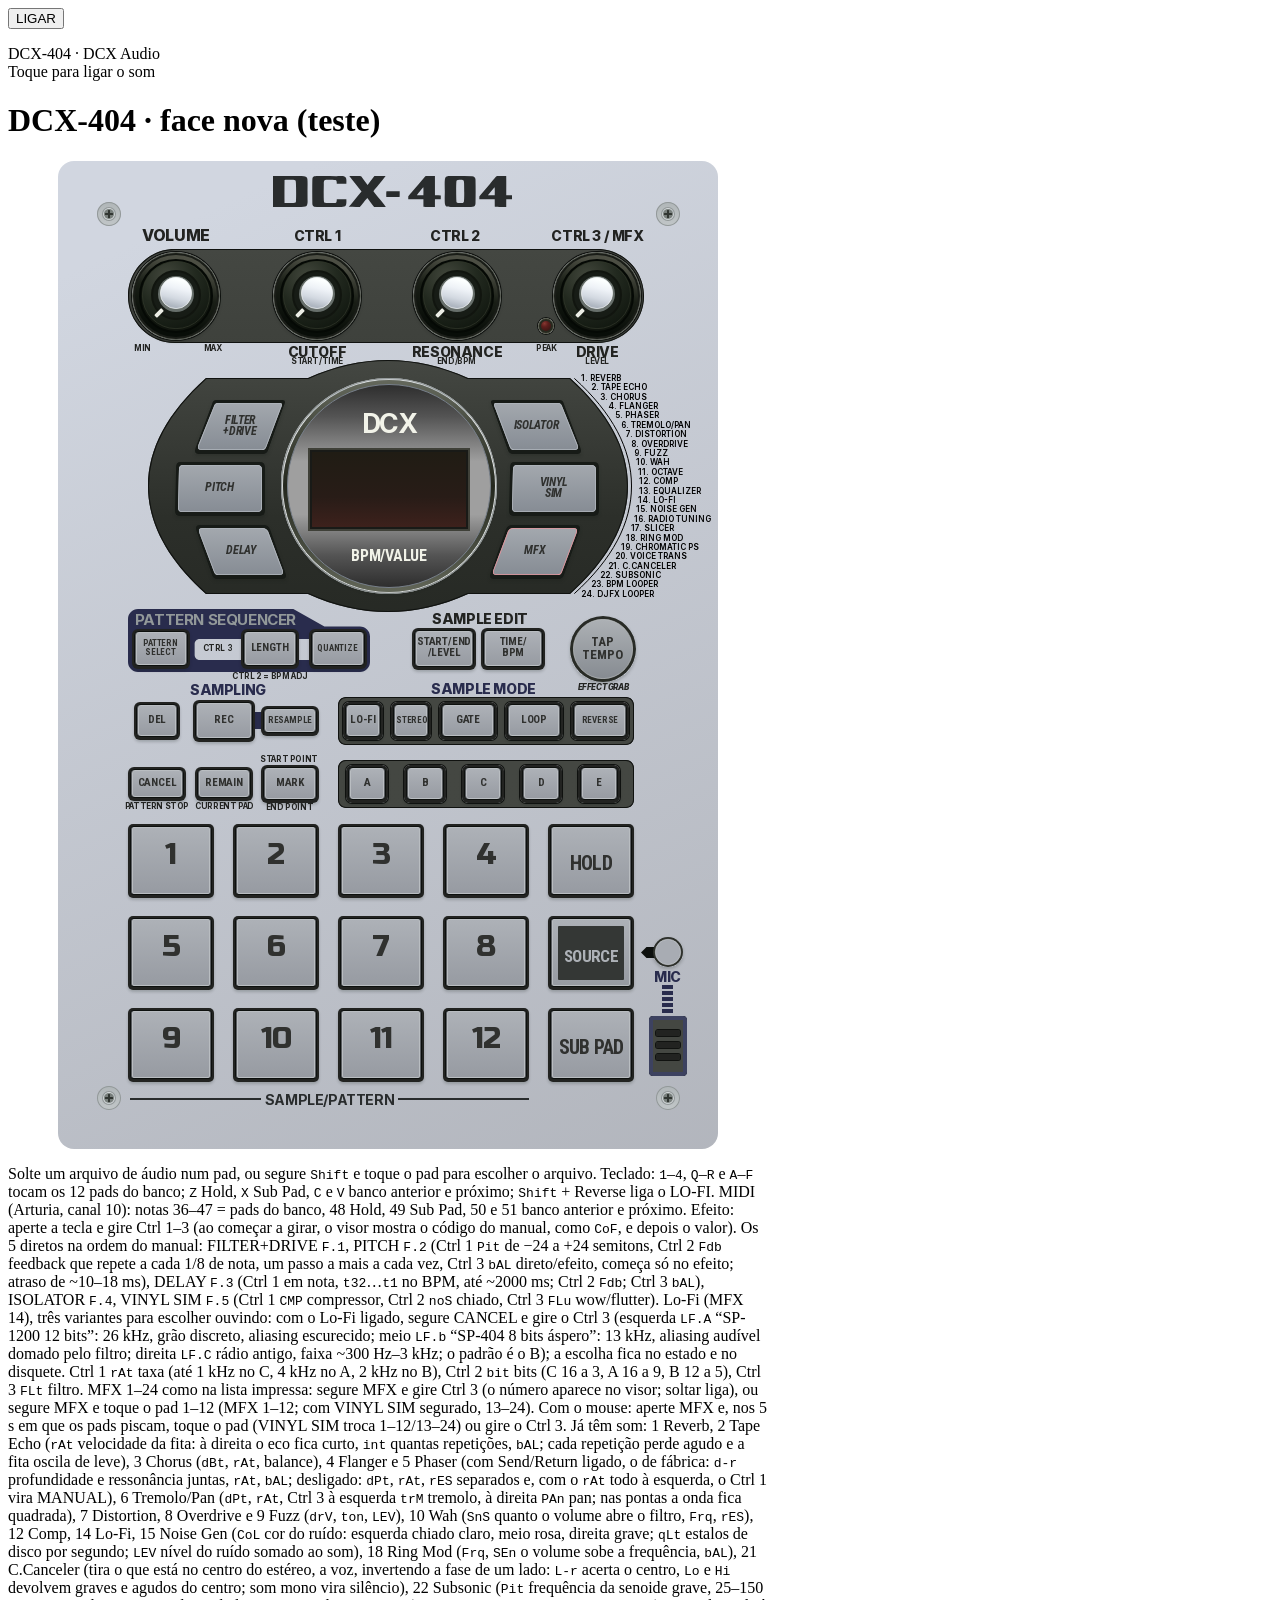
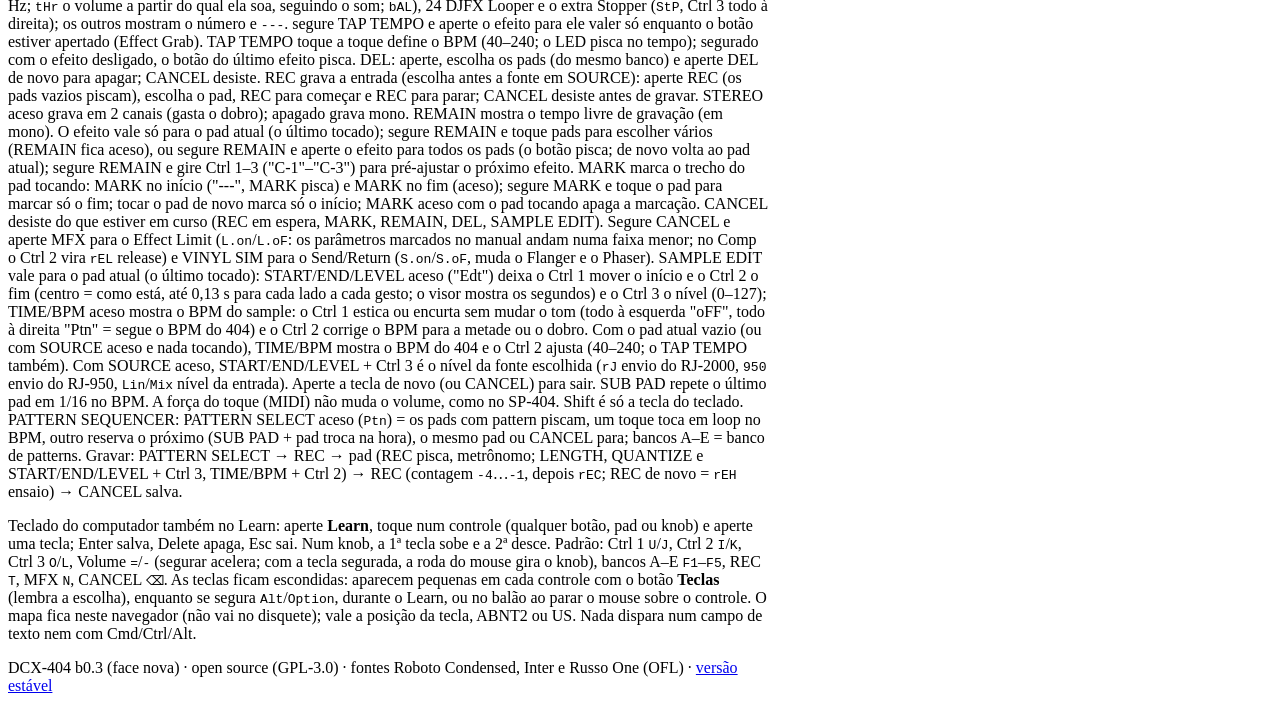
==== commit 9fc2f3a1: "Pattern Sequencer B1: 60 patterns, gravar em tempo real, quantize, LENGTH, overdub, tocar em loop no" ====
--- a/novo/index.html
+++ b/novo/index.html
@@ -8,7 +8,7 @@
   <meta name="theme-color" content="#1c1c1c">
   <link rel="stylesheet" href="../vendor/dcx-core/css/base.css">
   <link rel="stylesheet" href="../vendor/dcx-core/css/solo.css">
-  <link rel="stylesheet" href="css/dcx404-novo.css?v=k5">
+  <link rel="stylesheet" href="css/dcx404-novo.css?v=k3">
 </head>
 <body>
   <div class="power" id="power">
@@ -159,7 +159,7 @@
       </div>
     </div>
 
-    <p class="solo-help">Solte um arquivo de áudio num pad, ou segure <kbd>Shift</kbd> e toque o pad para escolher o arquivo. Teclado: <kbd>1</kbd>–<kbd>4</kbd>, <kbd>Q</kbd>–<kbd>R</kbd> e <kbd>A</kbd>–<kbd>F</kbd> tocam os 12 pads do banco; <kbd>Z</kbd> Hold, <kbd>X</kbd> Sub Pad, <kbd>C</kbd> e <kbd>V</kbd> banco anterior e próximo; <kbd>Shift</kbd> + Reverse liga o LO-FI. MIDI (Arturia, canal 10): notas 36–47 = pads do banco, 48 Hold, 49 Sub Pad, 50 e 51 banco anterior e próximo. Efeito: aperte a tecla e gire Ctrl 1–3 (ao começar a girar, o visor mostra o código do manual, como <code>CoF</code>, e depois o valor). Os 5 diretos na ordem do manual: FILTER+DRIVE <code>F.1</code>, PITCH <code>F.2</code> (Ctrl 1 <code>Pit</code> de −24 a +24 semitons, Ctrl 2 <code>Fdb</code> feedback que repete a cada 1/8 de nota, um passo a mais a cada vez, Ctrl 3 <code>bAL</code> direto/efeito, começa só no efeito; atraso de ~10–18 ms), DELAY <code>F.3</code> (Ctrl 1 em nota, <code>t32</code>…<code>t1</code> no BPM, até ~2000 ms; Ctrl 2 <code>Fdb</code>; Ctrl 3 <code>bAL</code>), ISOLATOR <code>F.4</code>, VINYL SIM <code>F.5</code> (Ctrl 1 <code>CMP</code> compressor, Ctrl 2 <code>noS</code> chiado, Ctrl 3 <code>FLu</code> wow/flutter). Lo-Fi (MFX 14), três variantes para escolher ouvindo: com o Lo-Fi ligado, segure CANCEL e gire o Ctrl 3 (esquerda <code>LF.A</code> “SP-1200 12 bits”: 26 kHz, grão discreto, aliasing escurecido; meio <code>LF.b</code> “SP-404 8 bits áspero”: 13 kHz, aliasing audível domado pelo filtro; direita <code>LF.C</code> rádio antigo, faixa ~300 Hz–3 kHz; o padrão é o B); a escolha fica no estado e no disquete. Ctrl 1 <code>rAt</code> taxa (até 1 kHz no C, 4 kHz no A, 2 kHz no B), Ctrl 2 <code>bit</code> bits (C 16 a 3, A 16 a 9, B 12 a 5), Ctrl 3 <code>FLt</code> filtro. MFX 1–24 como na lista impressa: segure MFX e gire Ctrl 3 (o número aparece no visor; soltar liga), ou segure MFX e toque o pad 1–12 (MFX 1–12; com VINYL SIM segurado, 13–24). Com o mouse: aperte MFX e, nos 5 s em que os pads piscam, toque o pad (VINYL SIM troca 1–12/13–24) ou gire o Ctrl 3. Já têm som: 1 Reverb, 2 Tape Echo (<code>rAt</code> velocidade da fita: à direita o eco fica curto, <code>int</code> quantas repetições, <code>bAL</code>; cada repetição perde agudo e a fita oscila de leve), 3 Chorus (<code>dBt</code>, <code>rAt</code>, balance), 4 Flanger e 5 Phaser (com Send/Return ligado, o de fábrica: <code>d-r</code> profundidade e ressonância juntas, <code>rAt</code>, <code>bAL</code>; desligado: <code>dPt</code>, <code>rAt</code>, <code>rES</code> separados e, com o <code>rAt</code> todo à esquerda, o Ctrl 1 vira MANUAL), 6 Tremolo/Pan (<code>dPt</code>, <code>rAt</code>, Ctrl 3 à esquerda <code>trM</code> tremolo, à direita <code>PAn</code> pan; nas pontas a onda fica quadrada), 7 Distortion, 8 Overdrive e 9 Fuzz (<code>drV</code>, <code>ton</code>, <code>LEV</code>), 10 Wah (<code>SnS</code> quanto o volume abre o filtro, <code>Frq</code>, <code>rES</code>), 11 Octave (<code>oC2</code> oitava −2, <code>oC1</code> oitava −1, <code>dir</code> direto), 12 Comp, 14 Lo-Fi, 15 Noise Gen (<code>CoL</code> cor do ruído: esquerda chiado claro, meio rosa, direita grave; <code>qLt</code> estalos de disco por segundo; <code>LEV</code> nível do ruído somado ao som), 17 Slicer (Ctrl 1 padrão <code>P01</code>–<code>P16</code>, Ctrl 2 <code>t1</code>–<code>t8</code> o padrão em 1 a 1/8 de compasso, <code>Fdb</code> flanger; o compasso começa ao ligar), 18 Ring Mod (<code>Frq</code>, <code>SEn</code> o volume sobe a frequência, <code>bAL</code>), 19 Chromatic PS (duas vozes de −12 a +12 semitons, visor <code>-C</code>…<code>C</code>, começam em +4 e +7; <code>bAL</code>), 21 C.Canceler (tira o que está no centro do estéreo, a voz, invertendo a fase de um lado: <code>L-r</code> acerta o centro, <code>Lo</code> e <code>Hi</code> devolvem graves e agudos do centro; som mono vira silêncio), 22 Subsonic (<code>Pit</code> frequência da senoide grave, 25–150 Hz; <code>tHr</code> o volume a partir do qual ela soa, seguindo o som; <code>bAL</code>), 23 BPM Looper (<code>LEn</code> em nota, <code>t32</code>–<code>t1</code>; Ctrl 2 TIMING <code>oFF</code>/<code>1</code>–<code>8</code>, a colcheia do compasso em que o loop entra sozinho; Ctrl 3 LOOP SW <code>on</code> repete direto), 24 DJFX Looper e o extra Stopper (<code>StP</code>, Ctrl 3 todo à direita); os outros mostram o número e <code>---</code>. segure TAP TEMPO e aperte o efeito para ele valer só enquanto o botão estiver apertado (Effect Grab). TAP TEMPO toque a toque define o BPM (40–240; o LED pisca no tempo); segurado com o efeito desligado, o botão do último efeito pisca. DEL: aperte, escolha os pads (do mesmo banco) e aperte DEL de novo para apagar; CANCEL desiste. REC grava a entrada (escolha antes a fonte em SOURCE): aperte REC (os pads vazios piscam), escolha o pad, REC para começar e REC para parar; CANCEL desiste antes de gravar. STEREO aceso grava em 2 canais (gasta o dobro); apagado grava mono. REMAIN mostra o tempo livre de gravação (em mono). O efeito vale só para o pad atual (o último tocado); segure REMAIN e toque pads para escolher vários (REMAIN fica aceso), ou segure REMAIN e aperte o efeito para todos os pads (o botão pisca; de novo volta ao pad atual); segure REMAIN e gire Ctrl 1–3 ("C-1"–"C-3") para pré-ajustar o próximo efeito. MARK marca o trecho do pad tocando: MARK no início ("---", MARK pisca) e MARK no fim (aceso); segure MARK e toque o pad para marcar só o fim; tocar o pad de novo marca só o início; MARK aceso com o pad tocando apaga a marcação. CANCEL desiste do que estiver em curso (REC em espera, MARK, REMAIN, DEL, SAMPLE EDIT). Segure CANCEL e aperte MFX para o Effect Limit (<code>L.on</code>/<code>L.oF</code>: os parâmetros marcados no manual andam numa faixa menor; no Comp o Ctrl 2 vira <code>rEL</code> release) e VINYL SIM para o Send/Return (<code>S.on</code>/<code>S.oF</code>, muda o Flanger e o Phaser). SAMPLE EDIT vale para o pad atual (o último tocado): START/END/LEVEL aceso ("Edt") deixa o Ctrl 1 mover o início e o Ctrl 2 o fim (centro = como está, até 0,13 s para cada lado a cada gesto; o visor mostra os segundos) e o Ctrl 3 o nível (0–127); TIME/BPM aceso mostra o BPM do sample: o Ctrl 1 estica ou encurta sem mudar o tom (todo à esquerda "oFF", todo à direita "Ptn" = segue o BPM do 404) e o Ctrl 2 corrige o BPM para a metade ou o dobro. Com o pad atual vazio (ou com SOURCE aceso e nada tocando), TIME/BPM mostra o BPM do 404 e o Ctrl 2 ajusta (40–240; o TAP TEMPO também). Com SOURCE aceso, START/END/LEVEL + Ctrl 3 é o nível da fonte escolhida (<code>rJ</code> envio do RJ-2000, <code>950</code> envio do RJ-950, <code>Lin</code>/<code>Mix</code> nível da entrada). Aperte a tecla de novo (ou CANCEL) para sair. SUB PAD repete o último pad em 1/16 no BPM. A força do toque (MIDI) não muda o volume, como no SP-404. Shift é só a tecla do teclado. O sequenciador ainda não tem ação.</p>
+    <p class="solo-help">Solte um arquivo de áudio num pad, ou segure <kbd>Shift</kbd> e toque o pad para escolher o arquivo. Teclado: <kbd>1</kbd>–<kbd>4</kbd>, <kbd>Q</kbd>–<kbd>R</kbd> e <kbd>A</kbd>–<kbd>F</kbd> tocam os 12 pads do banco; <kbd>Z</kbd> Hold, <kbd>X</kbd> Sub Pad, <kbd>C</kbd> e <kbd>V</kbd> banco anterior e próximo; <kbd>Shift</kbd> + Reverse liga o LO-FI. MIDI (Arturia, canal 10): notas 36–47 = pads do banco, 48 Hold, 49 Sub Pad, 50 e 51 banco anterior e próximo. Efeito: aperte a tecla e gire Ctrl 1–3 (ao começar a girar, o visor mostra o código do manual, como <code>CoF</code>, e depois o valor). Os 5 diretos na ordem do manual: FILTER+DRIVE <code>F.1</code>, PITCH <code>F.2</code> (Ctrl 1 <code>Pit</code> de −24 a +24 semitons, Ctrl 2 <code>Fdb</code> feedback que repete a cada 1/8 de nota, um passo a mais a cada vez, Ctrl 3 <code>bAL</code> direto/efeito, começa só no efeito; atraso de ~10–18 ms), DELAY <code>F.3</code> (Ctrl 1 em nota, <code>t32</code>…<code>t1</code> no BPM, até ~2000 ms; Ctrl 2 <code>Fdb</code>; Ctrl 3 <code>bAL</code>), ISOLATOR <code>F.4</code>, VINYL SIM <code>F.5</code> (Ctrl 1 <code>CMP</code> compressor, Ctrl 2 <code>noS</code> chiado, Ctrl 3 <code>FLu</code> wow/flutter). Lo-Fi (MFX 14), três variantes para escolher ouvindo: com o Lo-Fi ligado, segure CANCEL e gire o Ctrl 3 (esquerda <code>LF.A</code> “SP-1200 12 bits”: 26 kHz, grão discreto, aliasing escurecido; meio <code>LF.b</code> “SP-404 8 bits áspero”: 13 kHz, aliasing audível domado pelo filtro; direita <code>LF.C</code> rádio antigo, faixa ~300 Hz–3 kHz; o padrão é o B); a escolha fica no estado e no disquete. Ctrl 1 <code>rAt</code> taxa (até 1 kHz no C, 4 kHz no A, 2 kHz no B), Ctrl 2 <code>bit</code> bits (C 16 a 3, A 16 a 9, B 12 a 5), Ctrl 3 <code>FLt</code> filtro. MFX 1–24 como na lista impressa: segure MFX e gire Ctrl 3 (o número aparece no visor; soltar liga), ou segure MFX e toque o pad 1–12 (MFX 1–12; com VINYL SIM segurado, 13–24). Com o mouse: aperte MFX e, nos 5 s em que os pads piscam, toque o pad (VINYL SIM troca 1–12/13–24) ou gire o Ctrl 3. Já têm som: 1 Reverb, 2 Tape Echo (<code>rAt</code> velocidade da fita: à direita o eco fica curto, <code>int</code> quantas repetições, <code>bAL</code>; cada repetição perde agudo e a fita oscila de leve), 3 Chorus (<code>dBt</code>, <code>rAt</code>, balance), 4 Flanger e 5 Phaser (com Send/Return ligado, o de fábrica: <code>d-r</code> profundidade e ressonância juntas, <code>rAt</code>, <code>bAL</code>; desligado: <code>dPt</code>, <code>rAt</code>, <code>rES</code> separados e, com o <code>rAt</code> todo à esquerda, o Ctrl 1 vira MANUAL), 6 Tremolo/Pan (<code>dPt</code>, <code>rAt</code>, Ctrl 3 à esquerda <code>trM</code> tremolo, à direita <code>PAn</code> pan; nas pontas a onda fica quadrada), 7 Distortion, 8 Overdrive e 9 Fuzz (<code>drV</code>, <code>ton</code>, <code>LEV</code>), 10 Wah (<code>SnS</code> quanto o volume abre o filtro, <code>Frq</code>, <code>rES</code>), 12 Comp, 14 Lo-Fi, 15 Noise Gen (<code>CoL</code> cor do ruído: esquerda chiado claro, meio rosa, direita grave; <code>qLt</code> estalos de disco por segundo; <code>LEV</code> nível do ruído somado ao som), 18 Ring Mod (<code>Frq</code>, <code>SEn</code> o volume sobe a frequência, <code>bAL</code>), 21 C.Canceler (tira o que está no centro do estéreo, a voz, invertendo a fase de um lado: <code>L-r</code> acerta o centro, <code>Lo</code> e <code>Hi</code> devolvem graves e agudos do centro; som mono vira silêncio), 22 Subsonic (<code>Pit</code> frequência da senoide grave, 25–150 Hz; <code>tHr</code> o volume a partir do qual ela soa, seguindo o som; <code>bAL</code>), 24 DJFX Looper e o extra Stopper (<code>StP</code>, Ctrl 3 todo à direita); os outros mostram o número e <code>---</code>. segure TAP TEMPO e aperte o efeito para ele valer só enquanto o botão estiver apertado (Effect Grab). TAP TEMPO toque a toque define o BPM (40–240; o LED pisca no tempo); segurado com o efeito desligado, o botão do último efeito pisca. DEL: aperte, escolha os pads (do mesmo banco) e aperte DEL de novo para apagar; CANCEL desiste. REC grava a entrada (escolha antes a fonte em SOURCE): aperte REC (os pads vazios piscam), escolha o pad, REC para começar e REC para parar; CANCEL desiste antes de gravar. STEREO aceso grava em 2 canais (gasta o dobro); apagado grava mono. REMAIN mostra o tempo livre de gravação (em mono). O efeito vale só para o pad atual (o último tocado); segure REMAIN e toque pads para escolher vários (REMAIN fica aceso), ou segure REMAIN e aperte o efeito para todos os pads (o botão pisca; de novo volta ao pad atual); segure REMAIN e gire Ctrl 1–3 ("C-1"–"C-3") para pré-ajustar o próximo efeito. MARK marca o trecho do pad tocando: MARK no início ("---", MARK pisca) e MARK no fim (aceso); segure MARK e toque o pad para marcar só o fim; tocar o pad de novo marca só o início; MARK aceso com o pad tocando apaga a marcação. CANCEL desiste do que estiver em curso (REC em espera, MARK, REMAIN, DEL, SAMPLE EDIT). Segure CANCEL e aperte MFX para o Effect Limit (<code>L.on</code>/<code>L.oF</code>: os parâmetros marcados no manual andam numa faixa menor; no Comp o Ctrl 2 vira <code>rEL</code> release) e VINYL SIM para o Send/Return (<code>S.on</code>/<code>S.oF</code>, muda o Flanger e o Phaser). SAMPLE EDIT vale para o pad atual (o último tocado): START/END/LEVEL aceso ("Edt") deixa o Ctrl 1 mover o início e o Ctrl 2 o fim (centro = como está, até 0,13 s para cada lado a cada gesto; o visor mostra os segundos) e o Ctrl 3 o nível (0–127); TIME/BPM aceso mostra o BPM do sample: o Ctrl 1 estica ou encurta sem mudar o tom (todo à esquerda "oFF", todo à direita "Ptn" = segue o BPM do 404) e o Ctrl 2 corrige o BPM para a metade ou o dobro. Com o pad atual vazio (ou com SOURCE aceso e nada tocando), TIME/BPM mostra o BPM do 404 e o Ctrl 2 ajusta (40–240; o TAP TEMPO também). Com SOURCE aceso, START/END/LEVEL + Ctrl 3 é o nível da fonte escolhida (<code>rJ</code> envio do RJ-2000, <code>950</code> envio do RJ-950, <code>Lin</code>/<code>Mix</code> nível da entrada). Aperte a tecla de novo (ou CANCEL) para sair. SUB PAD repete o último pad em 1/16 no BPM. A força do toque (MIDI) não muda o volume, como no SP-404. Shift é só a tecla do teclado. PATTERN SEQUENCER: PATTERN SELECT aceso (<code>Ptn</code>) = os pads com pattern piscam, um toque toca em loop no BPM, outro reserva o próximo (SUB PAD + pad troca na hora), o mesmo pad ou CANCEL para; bancos A–E = banco de patterns. Gravar: PATTERN SELECT → REC → pad (REC pisca, metrônomo; LENGTH, QUANTIZE e START/END/LEVEL + Ctrl 3, TIME/BPM + Ctrl 2) → REC (contagem <code>-4</code>…<code>-1</code>, depois <code>rEC</code>; REC de novo = <code>rEH</code> ensaio) → CANCEL salva.</p>
     <p class="solo-help">Teclado do computador também no Learn: aperte <b>Learn</b>, toque num controle (qualquer botão, pad ou knob) e aperte uma tecla; Enter salva, Delete apaga, Esc sai. Num knob, a 1ª tecla sobe e a 2ª desce. Padrão: Ctrl 1 <kbd>U</kbd>/<kbd>J</kbd>, Ctrl 2 <kbd>I</kbd>/<kbd>K</kbd>, Ctrl 3 <kbd>O</kbd>/<kbd>L</kbd>, Volume <kbd>=</kbd>/<kbd>-</kbd> (segurar acelera; com a tecla segurada, a roda do mouse gira o knob), bancos A–E <kbd>F1</kbd>–<kbd>F5</kbd>, REC <kbd>T</kbd>, MFX <kbd>N</kbd>, CANCEL <kbd>⌫</kbd>. As teclas ficam escondidas: aparecem pequenas em cada controle com o botão <b>Teclas</b> (lembra a escolha), enquanto se segura <kbd>Alt</kbd>/<kbd>Option</kbd>, durante o Learn, ou no balão ao parar o mouse sobre o controle. O mapa fica neste navegador (não vai no disquete); vale a posição da tecla, ABNT2 ou US. Nada dispara num campo de texto nem com Cmd/Ctrl/Alt.</p>
     <p class="credit">
       DCX-404 <span id="version">b0.3</span> (face nova) &middot; open source (GPL-3.0) &middot; fontes Roboto Condensed, Inter e Russo One (OFL) &middot;
@@ -180,10 +180,12 @@
   <script src="../vendor/dcx-core/js/learnbar.js"></script>
   <!-- o aparelho (o mesmo motor da pagina estavel) -->
   <script src="../js/fx.js?v=1.9lf"></script>
-  <script src="../js/fx-onda3.js?v=2.2"></script>
-  <script src="../js/dcx404.js?v=1.9lf"></script>
-  <script src="js/abrir.js?v=k5"></script>
-  <script src="js/solo.js?v=k5"></script>
-  <script src="js/teclado.js?v=k5"></script>
+  <script src="../js/fx-onda3.js?v=2.0"></script>
+  <script src="../js/sequencer.js?v=s1"></script>
+  <script src="../js/dcx404.js?v=s1"></script>
+  <script src="js/abrir.js"></script>
+  <script src="js/solo.js"></script>
+  <script src="js/teclado.js?v=k3"></script>
+  <script src="js/sequencer-ui.js?v=s1"></script>
 </body>
 </html>
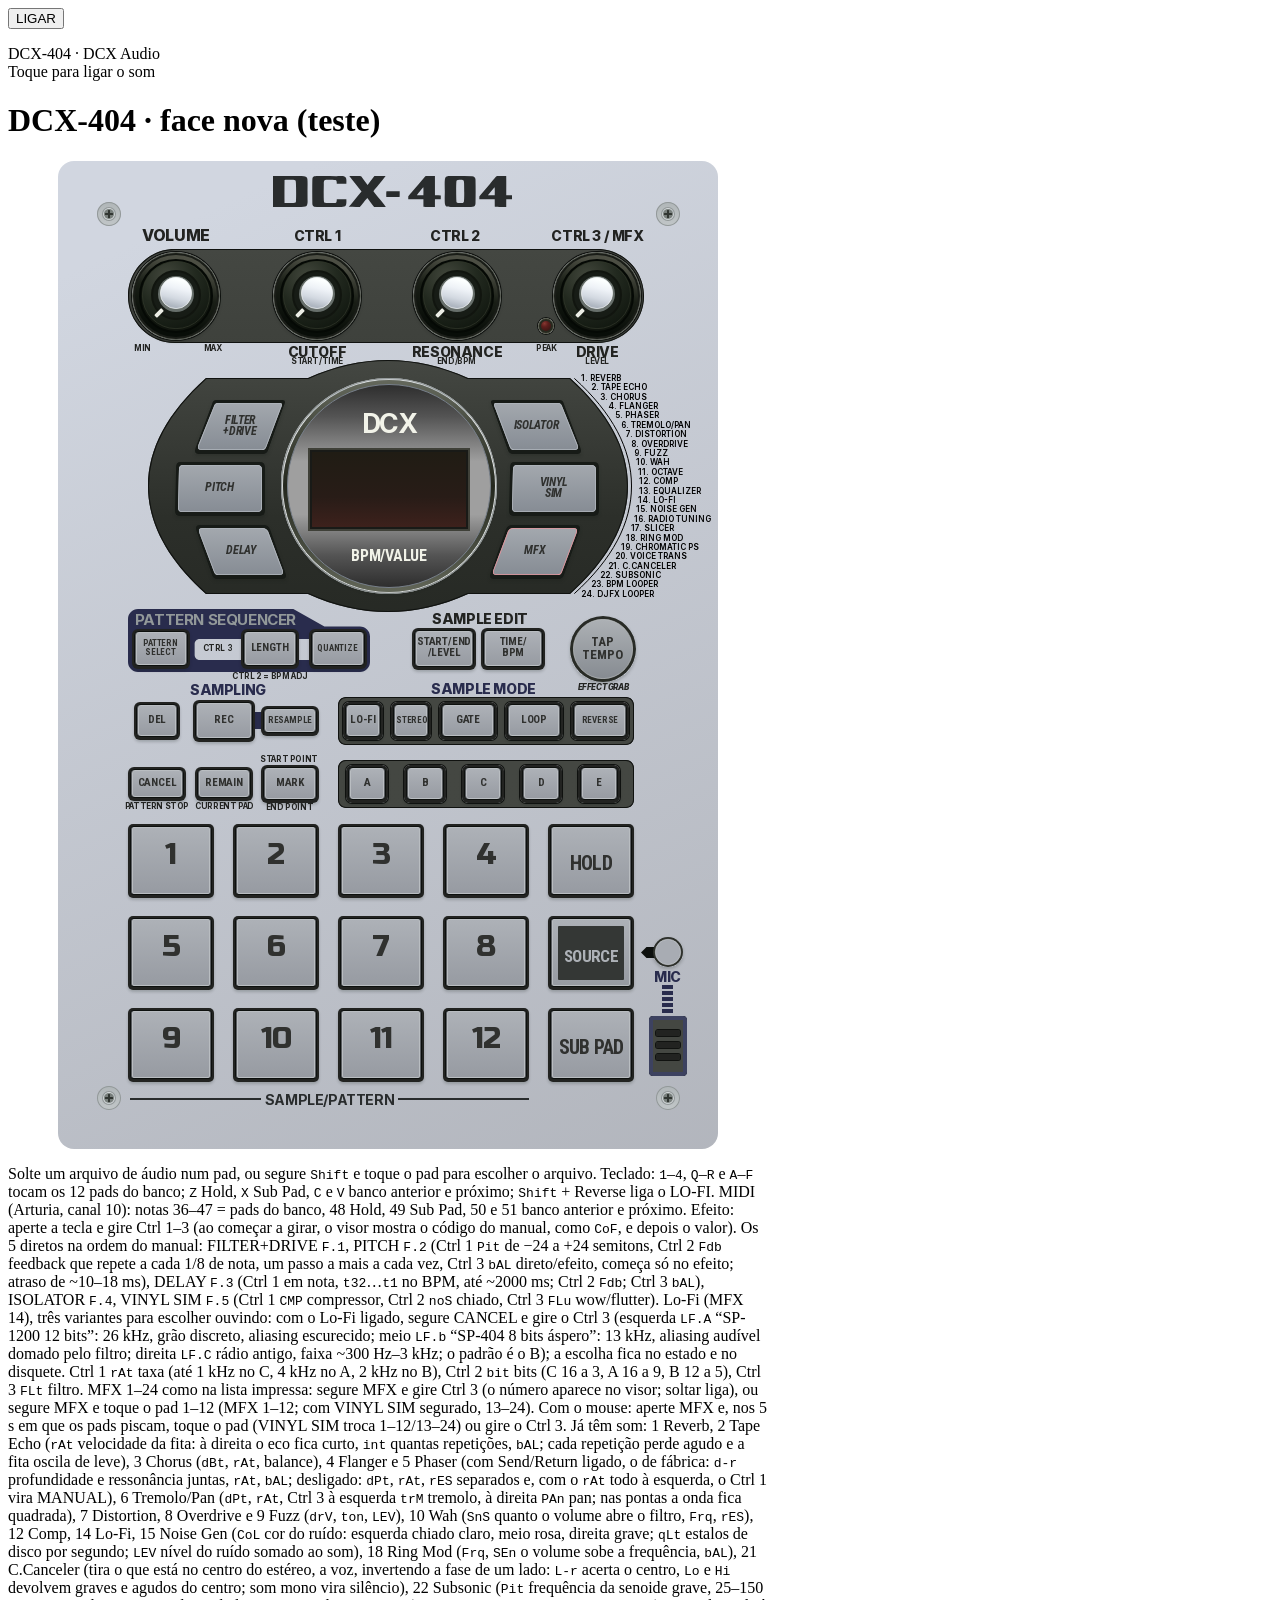
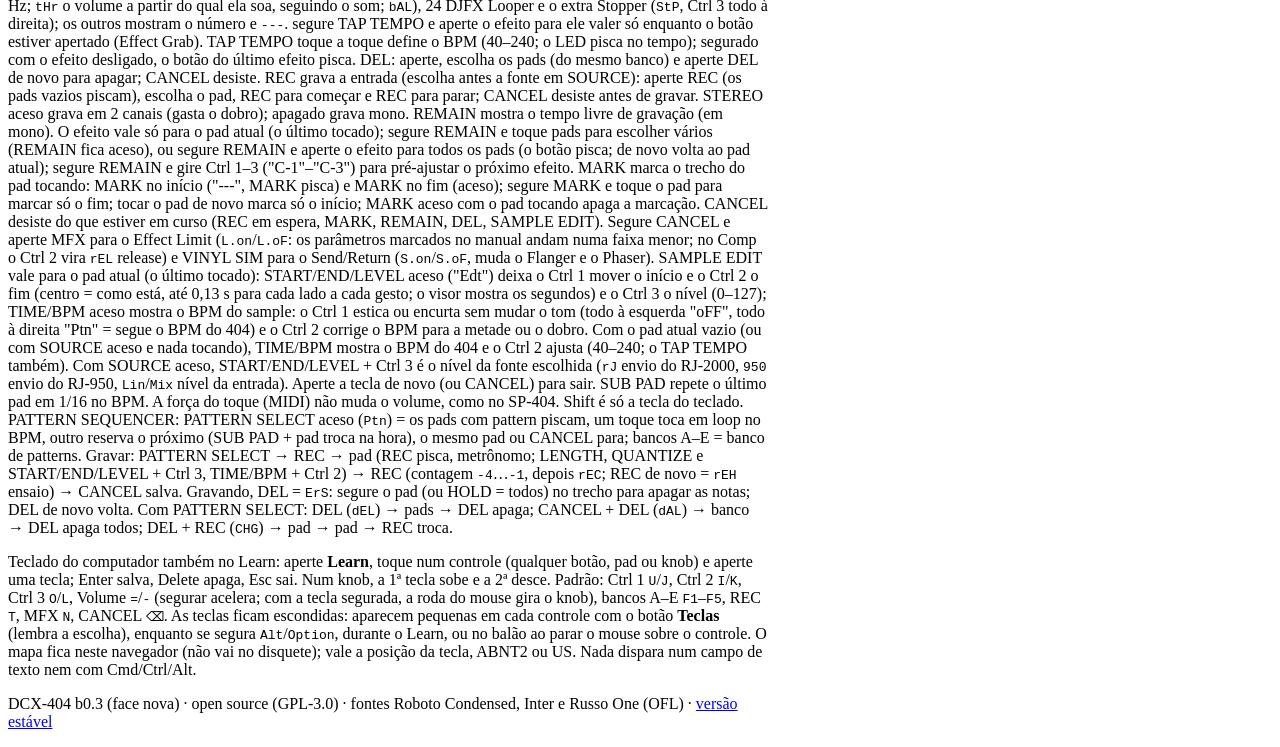
==== commit e49f2396: "Pattern Sequencer B2: ErS, dEL, dAL, CHG, EMP/Prt, reserva no fim do loop Co-Authored-By: Claude Son" ====
--- a/novo/index.html
+++ b/novo/index.html
@@ -159,7 +159,7 @@
       </div>
     </div>
 
-    <p class="solo-help">Solte um arquivo de áudio num pad, ou segure <kbd>Shift</kbd> e toque o pad para escolher o arquivo. Teclado: <kbd>1</kbd>–<kbd>4</kbd>, <kbd>Q</kbd>–<kbd>R</kbd> e <kbd>A</kbd>–<kbd>F</kbd> tocam os 12 pads do banco; <kbd>Z</kbd> Hold, <kbd>X</kbd> Sub Pad, <kbd>C</kbd> e <kbd>V</kbd> banco anterior e próximo; <kbd>Shift</kbd> + Reverse liga o LO-FI. MIDI (Arturia, canal 10): notas 36–47 = pads do banco, 48 Hold, 49 Sub Pad, 50 e 51 banco anterior e próximo. Efeito: aperte a tecla e gire Ctrl 1–3 (ao começar a girar, o visor mostra o código do manual, como <code>CoF</code>, e depois o valor). Os 5 diretos na ordem do manual: FILTER+DRIVE <code>F.1</code>, PITCH <code>F.2</code> (Ctrl 1 <code>Pit</code> de −24 a +24 semitons, Ctrl 2 <code>Fdb</code> feedback que repete a cada 1/8 de nota, um passo a mais a cada vez, Ctrl 3 <code>bAL</code> direto/efeito, começa só no efeito; atraso de ~10–18 ms), DELAY <code>F.3</code> (Ctrl 1 em nota, <code>t32</code>…<code>t1</code> no BPM, até ~2000 ms; Ctrl 2 <code>Fdb</code>; Ctrl 3 <code>bAL</code>), ISOLATOR <code>F.4</code>, VINYL SIM <code>F.5</code> (Ctrl 1 <code>CMP</code> compressor, Ctrl 2 <code>noS</code> chiado, Ctrl 3 <code>FLu</code> wow/flutter). Lo-Fi (MFX 14), três variantes para escolher ouvindo: com o Lo-Fi ligado, segure CANCEL e gire o Ctrl 3 (esquerda <code>LF.A</code> “SP-1200 12 bits”: 26 kHz, grão discreto, aliasing escurecido; meio <code>LF.b</code> “SP-404 8 bits áspero”: 13 kHz, aliasing audível domado pelo filtro; direita <code>LF.C</code> rádio antigo, faixa ~300 Hz–3 kHz; o padrão é o B); a escolha fica no estado e no disquete. Ctrl 1 <code>rAt</code> taxa (até 1 kHz no C, 4 kHz no A, 2 kHz no B), Ctrl 2 <code>bit</code> bits (C 16 a 3, A 16 a 9, B 12 a 5), Ctrl 3 <code>FLt</code> filtro. MFX 1–24 como na lista impressa: segure MFX e gire Ctrl 3 (o número aparece no visor; soltar liga), ou segure MFX e toque o pad 1–12 (MFX 1–12; com VINYL SIM segurado, 13–24). Com o mouse: aperte MFX e, nos 5 s em que os pads piscam, toque o pad (VINYL SIM troca 1–12/13–24) ou gire o Ctrl 3. Já têm som: 1 Reverb, 2 Tape Echo (<code>rAt</code> velocidade da fita: à direita o eco fica curto, <code>int</code> quantas repetições, <code>bAL</code>; cada repetição perde agudo e a fita oscila de leve), 3 Chorus (<code>dBt</code>, <code>rAt</code>, balance), 4 Flanger e 5 Phaser (com Send/Return ligado, o de fábrica: <code>d-r</code> profundidade e ressonância juntas, <code>rAt</code>, <code>bAL</code>; desligado: <code>dPt</code>, <code>rAt</code>, <code>rES</code> separados e, com o <code>rAt</code> todo à esquerda, o Ctrl 1 vira MANUAL), 6 Tremolo/Pan (<code>dPt</code>, <code>rAt</code>, Ctrl 3 à esquerda <code>trM</code> tremolo, à direita <code>PAn</code> pan; nas pontas a onda fica quadrada), 7 Distortion, 8 Overdrive e 9 Fuzz (<code>drV</code>, <code>ton</code>, <code>LEV</code>), 10 Wah (<code>SnS</code> quanto o volume abre o filtro, <code>Frq</code>, <code>rES</code>), 12 Comp, 14 Lo-Fi, 15 Noise Gen (<code>CoL</code> cor do ruído: esquerda chiado claro, meio rosa, direita grave; <code>qLt</code> estalos de disco por segundo; <code>LEV</code> nível do ruído somado ao som), 18 Ring Mod (<code>Frq</code>, <code>SEn</code> o volume sobe a frequência, <code>bAL</code>), 21 C.Canceler (tira o que está no centro do estéreo, a voz, invertendo a fase de um lado: <code>L-r</code> acerta o centro, <code>Lo</code> e <code>Hi</code> devolvem graves e agudos do centro; som mono vira silêncio), 22 Subsonic (<code>Pit</code> frequência da senoide grave, 25–150 Hz; <code>tHr</code> o volume a partir do qual ela soa, seguindo o som; <code>bAL</code>), 24 DJFX Looper e o extra Stopper (<code>StP</code>, Ctrl 3 todo à direita); os outros mostram o número e <code>---</code>. segure TAP TEMPO e aperte o efeito para ele valer só enquanto o botão estiver apertado (Effect Grab). TAP TEMPO toque a toque define o BPM (40–240; o LED pisca no tempo); segurado com o efeito desligado, o botão do último efeito pisca. DEL: aperte, escolha os pads (do mesmo banco) e aperte DEL de novo para apagar; CANCEL desiste. REC grava a entrada (escolha antes a fonte em SOURCE): aperte REC (os pads vazios piscam), escolha o pad, REC para começar e REC para parar; CANCEL desiste antes de gravar. STEREO aceso grava em 2 canais (gasta o dobro); apagado grava mono. REMAIN mostra o tempo livre de gravação (em mono). O efeito vale só para o pad atual (o último tocado); segure REMAIN e toque pads para escolher vários (REMAIN fica aceso), ou segure REMAIN e aperte o efeito para todos os pads (o botão pisca; de novo volta ao pad atual); segure REMAIN e gire Ctrl 1–3 ("C-1"–"C-3") para pré-ajustar o próximo efeito. MARK marca o trecho do pad tocando: MARK no início ("---", MARK pisca) e MARK no fim (aceso); segure MARK e toque o pad para marcar só o fim; tocar o pad de novo marca só o início; MARK aceso com o pad tocando apaga a marcação. CANCEL desiste do que estiver em curso (REC em espera, MARK, REMAIN, DEL, SAMPLE EDIT). Segure CANCEL e aperte MFX para o Effect Limit (<code>L.on</code>/<code>L.oF</code>: os parâmetros marcados no manual andam numa faixa menor; no Comp o Ctrl 2 vira <code>rEL</code> release) e VINYL SIM para o Send/Return (<code>S.on</code>/<code>S.oF</code>, muda o Flanger e o Phaser). SAMPLE EDIT vale para o pad atual (o último tocado): START/END/LEVEL aceso ("Edt") deixa o Ctrl 1 mover o início e o Ctrl 2 o fim (centro = como está, até 0,13 s para cada lado a cada gesto; o visor mostra os segundos) e o Ctrl 3 o nível (0–127); TIME/BPM aceso mostra o BPM do sample: o Ctrl 1 estica ou encurta sem mudar o tom (todo à esquerda "oFF", todo à direita "Ptn" = segue o BPM do 404) e o Ctrl 2 corrige o BPM para a metade ou o dobro. Com o pad atual vazio (ou com SOURCE aceso e nada tocando), TIME/BPM mostra o BPM do 404 e o Ctrl 2 ajusta (40–240; o TAP TEMPO também). Com SOURCE aceso, START/END/LEVEL + Ctrl 3 é o nível da fonte escolhida (<code>rJ</code> envio do RJ-2000, <code>950</code> envio do RJ-950, <code>Lin</code>/<code>Mix</code> nível da entrada). Aperte a tecla de novo (ou CANCEL) para sair. SUB PAD repete o último pad em 1/16 no BPM. A força do toque (MIDI) não muda o volume, como no SP-404. Shift é só a tecla do teclado. PATTERN SEQUENCER: PATTERN SELECT aceso (<code>Ptn</code>) = os pads com pattern piscam, um toque toca em loop no BPM, outro reserva o próximo (SUB PAD + pad troca na hora), o mesmo pad ou CANCEL para; bancos A–E = banco de patterns. Gravar: PATTERN SELECT → REC → pad (REC pisca, metrônomo; LENGTH, QUANTIZE e START/END/LEVEL + Ctrl 3, TIME/BPM + Ctrl 2) → REC (contagem <code>-4</code>…<code>-1</code>, depois <code>rEC</code>; REC de novo = <code>rEH</code> ensaio) → CANCEL salva.</p>
+    <p class="solo-help">Solte um arquivo de áudio num pad, ou segure <kbd>Shift</kbd> e toque o pad para escolher o arquivo. Teclado: <kbd>1</kbd>–<kbd>4</kbd>, <kbd>Q</kbd>–<kbd>R</kbd> e <kbd>A</kbd>–<kbd>F</kbd> tocam os 12 pads do banco; <kbd>Z</kbd> Hold, <kbd>X</kbd> Sub Pad, <kbd>C</kbd> e <kbd>V</kbd> banco anterior e próximo; <kbd>Shift</kbd> + Reverse liga o LO-FI. MIDI (Arturia, canal 10): notas 36–47 = pads do banco, 48 Hold, 49 Sub Pad, 50 e 51 banco anterior e próximo. Efeito: aperte a tecla e gire Ctrl 1–3 (ao começar a girar, o visor mostra o código do manual, como <code>CoF</code>, e depois o valor). Os 5 diretos na ordem do manual: FILTER+DRIVE <code>F.1</code>, PITCH <code>F.2</code> (Ctrl 1 <code>Pit</code> de −24 a +24 semitons, Ctrl 2 <code>Fdb</code> feedback que repete a cada 1/8 de nota, um passo a mais a cada vez, Ctrl 3 <code>bAL</code> direto/efeito, começa só no efeito; atraso de ~10–18 ms), DELAY <code>F.3</code> (Ctrl 1 em nota, <code>t32</code>…<code>t1</code> no BPM, até ~2000 ms; Ctrl 2 <code>Fdb</code>; Ctrl 3 <code>bAL</code>), ISOLATOR <code>F.4</code>, VINYL SIM <code>F.5</code> (Ctrl 1 <code>CMP</code> compressor, Ctrl 2 <code>noS</code> chiado, Ctrl 3 <code>FLu</code> wow/flutter). Lo-Fi (MFX 14), três variantes para escolher ouvindo: com o Lo-Fi ligado, segure CANCEL e gire o Ctrl 3 (esquerda <code>LF.A</code> “SP-1200 12 bits”: 26 kHz, grão discreto, aliasing escurecido; meio <code>LF.b</code> “SP-404 8 bits áspero”: 13 kHz, aliasing audível domado pelo filtro; direita <code>LF.C</code> rádio antigo, faixa ~300 Hz–3 kHz; o padrão é o B); a escolha fica no estado e no disquete. Ctrl 1 <code>rAt</code> taxa (até 1 kHz no C, 4 kHz no A, 2 kHz no B), Ctrl 2 <code>bit</code> bits (C 16 a 3, A 16 a 9, B 12 a 5), Ctrl 3 <code>FLt</code> filtro. MFX 1–24 como na lista impressa: segure MFX e gire Ctrl 3 (o número aparece no visor; soltar liga), ou segure MFX e toque o pad 1–12 (MFX 1–12; com VINYL SIM segurado, 13–24). Com o mouse: aperte MFX e, nos 5 s em que os pads piscam, toque o pad (VINYL SIM troca 1–12/13–24) ou gire o Ctrl 3. Já têm som: 1 Reverb, 2 Tape Echo (<code>rAt</code> velocidade da fita: à direita o eco fica curto, <code>int</code> quantas repetições, <code>bAL</code>; cada repetição perde agudo e a fita oscila de leve), 3 Chorus (<code>dBt</code>, <code>rAt</code>, balance), 4 Flanger e 5 Phaser (com Send/Return ligado, o de fábrica: <code>d-r</code> profundidade e ressonância juntas, <code>rAt</code>, <code>bAL</code>; desligado: <code>dPt</code>, <code>rAt</code>, <code>rES</code> separados e, com o <code>rAt</code> todo à esquerda, o Ctrl 1 vira MANUAL), 6 Tremolo/Pan (<code>dPt</code>, <code>rAt</code>, Ctrl 3 à esquerda <code>trM</code> tremolo, à direita <code>PAn</code> pan; nas pontas a onda fica quadrada), 7 Distortion, 8 Overdrive e 9 Fuzz (<code>drV</code>, <code>ton</code>, <code>LEV</code>), 10 Wah (<code>SnS</code> quanto o volume abre o filtro, <code>Frq</code>, <code>rES</code>), 12 Comp, 14 Lo-Fi, 15 Noise Gen (<code>CoL</code> cor do ruído: esquerda chiado claro, meio rosa, direita grave; <code>qLt</code> estalos de disco por segundo; <code>LEV</code> nível do ruído somado ao som), 18 Ring Mod (<code>Frq</code>, <code>SEn</code> o volume sobe a frequência, <code>bAL</code>), 21 C.Canceler (tira o que está no centro do estéreo, a voz, invertendo a fase de um lado: <code>L-r</code> acerta o centro, <code>Lo</code> e <code>Hi</code> devolvem graves e agudos do centro; som mono vira silêncio), 22 Subsonic (<code>Pit</code> frequência da senoide grave, 25–150 Hz; <code>tHr</code> o volume a partir do qual ela soa, seguindo o som; <code>bAL</code>), 24 DJFX Looper e o extra Stopper (<code>StP</code>, Ctrl 3 todo à direita); os outros mostram o número e <code>---</code>. segure TAP TEMPO e aperte o efeito para ele valer só enquanto o botão estiver apertado (Effect Grab). TAP TEMPO toque a toque define o BPM (40–240; o LED pisca no tempo); segurado com o efeito desligado, o botão do último efeito pisca. DEL: aperte, escolha os pads (do mesmo banco) e aperte DEL de novo para apagar; CANCEL desiste. REC grava a entrada (escolha antes a fonte em SOURCE): aperte REC (os pads vazios piscam), escolha o pad, REC para começar e REC para parar; CANCEL desiste antes de gravar. STEREO aceso grava em 2 canais (gasta o dobro); apagado grava mono. REMAIN mostra o tempo livre de gravação (em mono). O efeito vale só para o pad atual (o último tocado); segure REMAIN e toque pads para escolher vários (REMAIN fica aceso), ou segure REMAIN e aperte o efeito para todos os pads (o botão pisca; de novo volta ao pad atual); segure REMAIN e gire Ctrl 1–3 ("C-1"–"C-3") para pré-ajustar o próximo efeito. MARK marca o trecho do pad tocando: MARK no início ("---", MARK pisca) e MARK no fim (aceso); segure MARK e toque o pad para marcar só o fim; tocar o pad de novo marca só o início; MARK aceso com o pad tocando apaga a marcação. CANCEL desiste do que estiver em curso (REC em espera, MARK, REMAIN, DEL, SAMPLE EDIT). Segure CANCEL e aperte MFX para o Effect Limit (<code>L.on</code>/<code>L.oF</code>: os parâmetros marcados no manual andam numa faixa menor; no Comp o Ctrl 2 vira <code>rEL</code> release) e VINYL SIM para o Send/Return (<code>S.on</code>/<code>S.oF</code>, muda o Flanger e o Phaser). SAMPLE EDIT vale para o pad atual (o último tocado): START/END/LEVEL aceso ("Edt") deixa o Ctrl 1 mover o início e o Ctrl 2 o fim (centro = como está, até 0,13 s para cada lado a cada gesto; o visor mostra os segundos) e o Ctrl 3 o nível (0–127); TIME/BPM aceso mostra o BPM do sample: o Ctrl 1 estica ou encurta sem mudar o tom (todo à esquerda "oFF", todo à direita "Ptn" = segue o BPM do 404) e o Ctrl 2 corrige o BPM para a metade ou o dobro. Com o pad atual vazio (ou com SOURCE aceso e nada tocando), TIME/BPM mostra o BPM do 404 e o Ctrl 2 ajusta (40–240; o TAP TEMPO também). Com SOURCE aceso, START/END/LEVEL + Ctrl 3 é o nível da fonte escolhida (<code>rJ</code> envio do RJ-2000, <code>950</code> envio do RJ-950, <code>Lin</code>/<code>Mix</code> nível da entrada). Aperte a tecla de novo (ou CANCEL) para sair. SUB PAD repete o último pad em 1/16 no BPM. A força do toque (MIDI) não muda o volume, como no SP-404. Shift é só a tecla do teclado. PATTERN SEQUENCER: PATTERN SELECT aceso (<code>Ptn</code>) = os pads com pattern piscam, um toque toca em loop no BPM, outro reserva o próximo (SUB PAD + pad troca na hora), o mesmo pad ou CANCEL para; bancos A–E = banco de patterns. Gravar: PATTERN SELECT → REC → pad (REC pisca, metrônomo; LENGTH, QUANTIZE e START/END/LEVEL + Ctrl 3, TIME/BPM + Ctrl 2) → REC (contagem <code>-4</code>…<code>-1</code>, depois <code>rEC</code>; REC de novo = <code>rEH</code> ensaio) → CANCEL salva. Gravando, DEL = <code>ErS</code>: segure o pad (ou HOLD = todos) no trecho para apagar as notas; DEL de novo volta. Com PATTERN SELECT: DEL (<code>dEL</code>) → pads → DEL apaga; CANCEL + DEL (<code>dAL</code>) → banco → DEL apaga todos; DEL + REC (<code>CHG</code>) → pad → pad → REC troca.</p>
     <p class="solo-help">Teclado do computador também no Learn: aperte <b>Learn</b>, toque num controle (qualquer botão, pad ou knob) e aperte uma tecla; Enter salva, Delete apaga, Esc sai. Num knob, a 1ª tecla sobe e a 2ª desce. Padrão: Ctrl 1 <kbd>U</kbd>/<kbd>J</kbd>, Ctrl 2 <kbd>I</kbd>/<kbd>K</kbd>, Ctrl 3 <kbd>O</kbd>/<kbd>L</kbd>, Volume <kbd>=</kbd>/<kbd>-</kbd> (segurar acelera; com a tecla segurada, a roda do mouse gira o knob), bancos A–E <kbd>F1</kbd>–<kbd>F5</kbd>, REC <kbd>T</kbd>, MFX <kbd>N</kbd>, CANCEL <kbd>⌫</kbd>. As teclas ficam escondidas: aparecem pequenas em cada controle com o botão <b>Teclas</b> (lembra a escolha), enquanto se segura <kbd>Alt</kbd>/<kbd>Option</kbd>, durante o Learn, ou no balão ao parar o mouse sobre o controle. O mapa fica neste navegador (não vai no disquete); vale a posição da tecla, ABNT2 ou US. Nada dispara num campo de texto nem com Cmd/Ctrl/Alt.</p>
     <p class="credit">
       DCX-404 <span id="version">b0.3</span> (face nova) &middot; open source (GPL-3.0) &middot; fontes Roboto Condensed, Inter e Russo One (OFL) &middot;
@@ -181,11 +181,11 @@
   <!-- o aparelho (o mesmo motor da pagina estavel) -->
   <script src="../js/fx.js?v=1.9lf"></script>
   <script src="../js/fx-onda3.js?v=2.0"></script>
-  <script src="../js/sequencer.js?v=s1"></script>
-  <script src="../js/dcx404.js?v=s1"></script>
+  <script src="../js/sequencer.js?v=s2"></script>
+  <script src="../js/dcx404.js?v=s2"></script>
   <script src="js/abrir.js"></script>
   <script src="js/solo.js"></script>
   <script src="js/teclado.js?v=k3"></script>
-  <script src="js/sequencer-ui.js?v=s1"></script>
+  <script src="js/sequencer-ui.js?v=s2"></script>
 </body>
 </html>
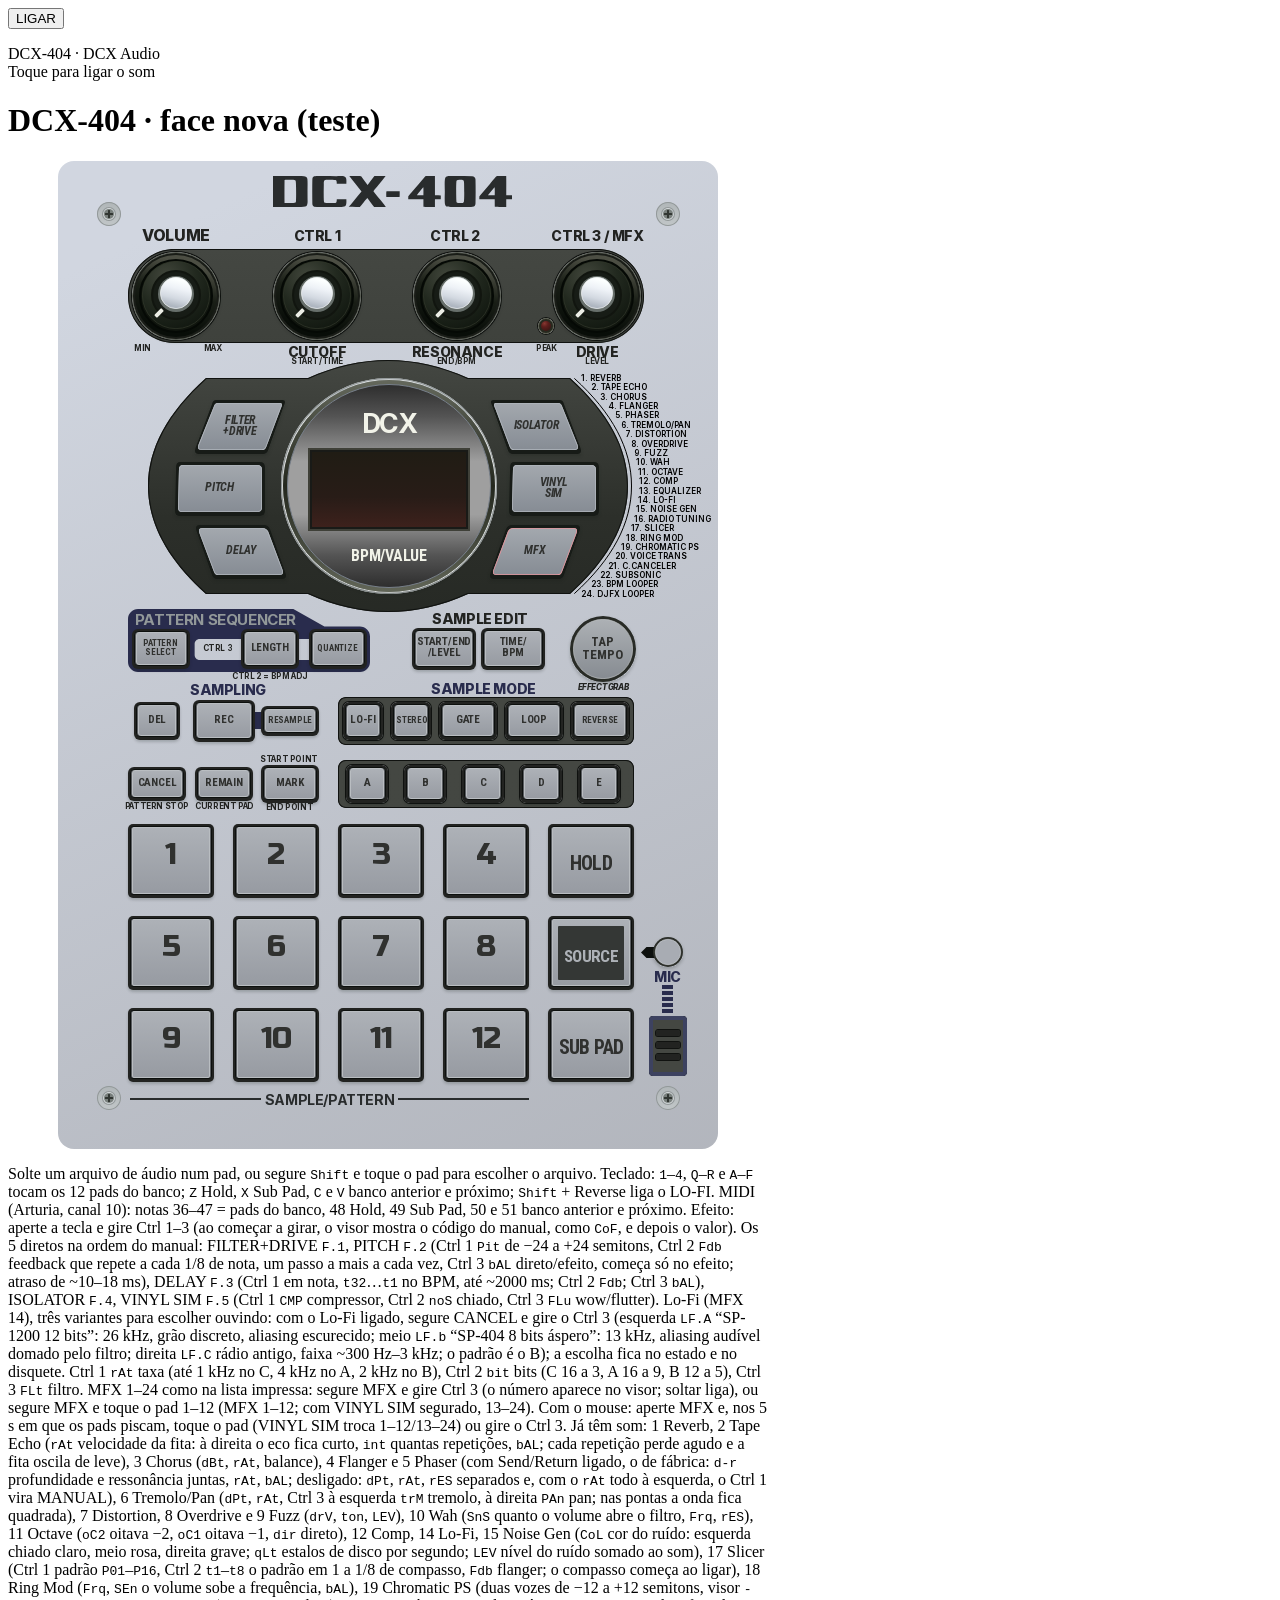
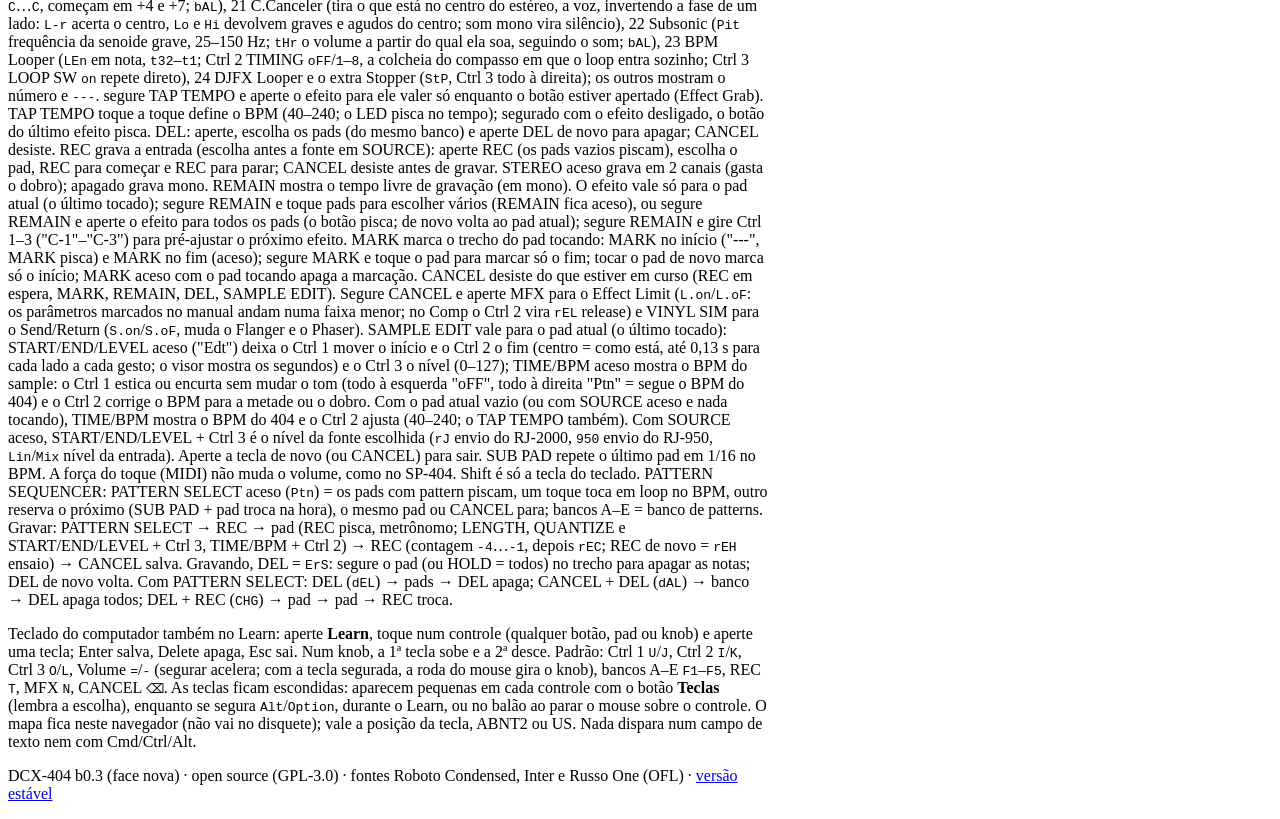
==== commit 0382affe: "Merge frente-b (Pattern Sequencer B1-B3) na main: sequencer + efeitos 1-24 + Learn por teclado + avi" ====
--- a/novo/index.html
+++ b/novo/index.html
@@ -8,7 +8,7 @@
   <meta name="theme-color" content="#1c1c1c">
   <link rel="stylesheet" href="../vendor/dcx-core/css/base.css">
   <link rel="stylesheet" href="../vendor/dcx-core/css/solo.css">
-  <link rel="stylesheet" href="css/dcx404-novo.css?v=k3">
+  <link rel="stylesheet" href="css/dcx404-novo.css?v=i1">
 </head>
 <body>
   <div class="power" id="power">
@@ -159,7 +159,7 @@
       </div>
     </div>
 
-    <p class="solo-help">Solte um arquivo de áudio num pad, ou segure <kbd>Shift</kbd> e toque o pad para escolher o arquivo. Teclado: <kbd>1</kbd>–<kbd>4</kbd>, <kbd>Q</kbd>–<kbd>R</kbd> e <kbd>A</kbd>–<kbd>F</kbd> tocam os 12 pads do banco; <kbd>Z</kbd> Hold, <kbd>X</kbd> Sub Pad, <kbd>C</kbd> e <kbd>V</kbd> banco anterior e próximo; <kbd>Shift</kbd> + Reverse liga o LO-FI. MIDI (Arturia, canal 10): notas 36–47 = pads do banco, 48 Hold, 49 Sub Pad, 50 e 51 banco anterior e próximo. Efeito: aperte a tecla e gire Ctrl 1–3 (ao começar a girar, o visor mostra o código do manual, como <code>CoF</code>, e depois o valor). Os 5 diretos na ordem do manual: FILTER+DRIVE <code>F.1</code>, PITCH <code>F.2</code> (Ctrl 1 <code>Pit</code> de −24 a +24 semitons, Ctrl 2 <code>Fdb</code> feedback que repete a cada 1/8 de nota, um passo a mais a cada vez, Ctrl 3 <code>bAL</code> direto/efeito, começa só no efeito; atraso de ~10–18 ms), DELAY <code>F.3</code> (Ctrl 1 em nota, <code>t32</code>…<code>t1</code> no BPM, até ~2000 ms; Ctrl 2 <code>Fdb</code>; Ctrl 3 <code>bAL</code>), ISOLATOR <code>F.4</code>, VINYL SIM <code>F.5</code> (Ctrl 1 <code>CMP</code> compressor, Ctrl 2 <code>noS</code> chiado, Ctrl 3 <code>FLu</code> wow/flutter). Lo-Fi (MFX 14), três variantes para escolher ouvindo: com o Lo-Fi ligado, segure CANCEL e gire o Ctrl 3 (esquerda <code>LF.A</code> “SP-1200 12 bits”: 26 kHz, grão discreto, aliasing escurecido; meio <code>LF.b</code> “SP-404 8 bits áspero”: 13 kHz, aliasing audível domado pelo filtro; direita <code>LF.C</code> rádio antigo, faixa ~300 Hz–3 kHz; o padrão é o B); a escolha fica no estado e no disquete. Ctrl 1 <code>rAt</code> taxa (até 1 kHz no C, 4 kHz no A, 2 kHz no B), Ctrl 2 <code>bit</code> bits (C 16 a 3, A 16 a 9, B 12 a 5), Ctrl 3 <code>FLt</code> filtro. MFX 1–24 como na lista impressa: segure MFX e gire Ctrl 3 (o número aparece no visor; soltar liga), ou segure MFX e toque o pad 1–12 (MFX 1–12; com VINYL SIM segurado, 13–24). Com o mouse: aperte MFX e, nos 5 s em que os pads piscam, toque o pad (VINYL SIM troca 1–12/13–24) ou gire o Ctrl 3. Já têm som: 1 Reverb, 2 Tape Echo (<code>rAt</code> velocidade da fita: à direita o eco fica curto, <code>int</code> quantas repetições, <code>bAL</code>; cada repetição perde agudo e a fita oscila de leve), 3 Chorus (<code>dBt</code>, <code>rAt</code>, balance), 4 Flanger e 5 Phaser (com Send/Return ligado, o de fábrica: <code>d-r</code> profundidade e ressonância juntas, <code>rAt</code>, <code>bAL</code>; desligado: <code>dPt</code>, <code>rAt</code>, <code>rES</code> separados e, com o <code>rAt</code> todo à esquerda, o Ctrl 1 vira MANUAL), 6 Tremolo/Pan (<code>dPt</code>, <code>rAt</code>, Ctrl 3 à esquerda <code>trM</code> tremolo, à direita <code>PAn</code> pan; nas pontas a onda fica quadrada), 7 Distortion, 8 Overdrive e 9 Fuzz (<code>drV</code>, <code>ton</code>, <code>LEV</code>), 10 Wah (<code>SnS</code> quanto o volume abre o filtro, <code>Frq</code>, <code>rES</code>), 12 Comp, 14 Lo-Fi, 15 Noise Gen (<code>CoL</code> cor do ruído: esquerda chiado claro, meio rosa, direita grave; <code>qLt</code> estalos de disco por segundo; <code>LEV</code> nível do ruído somado ao som), 18 Ring Mod (<code>Frq</code>, <code>SEn</code> o volume sobe a frequência, <code>bAL</code>), 21 C.Canceler (tira o que está no centro do estéreo, a voz, invertendo a fase de um lado: <code>L-r</code> acerta o centro, <code>Lo</code> e <code>Hi</code> devolvem graves e agudos do centro; som mono vira silêncio), 22 Subsonic (<code>Pit</code> frequência da senoide grave, 25–150 Hz; <code>tHr</code> o volume a partir do qual ela soa, seguindo o som; <code>bAL</code>), 24 DJFX Looper e o extra Stopper (<code>StP</code>, Ctrl 3 todo à direita); os outros mostram o número e <code>---</code>. segure TAP TEMPO e aperte o efeito para ele valer só enquanto o botão estiver apertado (Effect Grab). TAP TEMPO toque a toque define o BPM (40–240; o LED pisca no tempo); segurado com o efeito desligado, o botão do último efeito pisca. DEL: aperte, escolha os pads (do mesmo banco) e aperte DEL de novo para apagar; CANCEL desiste. REC grava a entrada (escolha antes a fonte em SOURCE): aperte REC (os pads vazios piscam), escolha o pad, REC para começar e REC para parar; CANCEL desiste antes de gravar. STEREO aceso grava em 2 canais (gasta o dobro); apagado grava mono. REMAIN mostra o tempo livre de gravação (em mono). O efeito vale só para o pad atual (o último tocado); segure REMAIN e toque pads para escolher vários (REMAIN fica aceso), ou segure REMAIN e aperte o efeito para todos os pads (o botão pisca; de novo volta ao pad atual); segure REMAIN e gire Ctrl 1–3 ("C-1"–"C-3") para pré-ajustar o próximo efeito. MARK marca o trecho do pad tocando: MARK no início ("---", MARK pisca) e MARK no fim (aceso); segure MARK e toque o pad para marcar só o fim; tocar o pad de novo marca só o início; MARK aceso com o pad tocando apaga a marcação. CANCEL desiste do que estiver em curso (REC em espera, MARK, REMAIN, DEL, SAMPLE EDIT). Segure CANCEL e aperte MFX para o Effect Limit (<code>L.on</code>/<code>L.oF</code>: os parâmetros marcados no manual andam numa faixa menor; no Comp o Ctrl 2 vira <code>rEL</code> release) e VINYL SIM para o Send/Return (<code>S.on</code>/<code>S.oF</code>, muda o Flanger e o Phaser). SAMPLE EDIT vale para o pad atual (o último tocado): START/END/LEVEL aceso ("Edt") deixa o Ctrl 1 mover o início e o Ctrl 2 o fim (centro = como está, até 0,13 s para cada lado a cada gesto; o visor mostra os segundos) e o Ctrl 3 o nível (0–127); TIME/BPM aceso mostra o BPM do sample: o Ctrl 1 estica ou encurta sem mudar o tom (todo à esquerda "oFF", todo à direita "Ptn" = segue o BPM do 404) e o Ctrl 2 corrige o BPM para a metade ou o dobro. Com o pad atual vazio (ou com SOURCE aceso e nada tocando), TIME/BPM mostra o BPM do 404 e o Ctrl 2 ajusta (40–240; o TAP TEMPO também). Com SOURCE aceso, START/END/LEVEL + Ctrl 3 é o nível da fonte escolhida (<code>rJ</code> envio do RJ-2000, <code>950</code> envio do RJ-950, <code>Lin</code>/<code>Mix</code> nível da entrada). Aperte a tecla de novo (ou CANCEL) para sair. SUB PAD repete o último pad em 1/16 no BPM. A força do toque (MIDI) não muda o volume, como no SP-404. Shift é só a tecla do teclado. PATTERN SEQUENCER: PATTERN SELECT aceso (<code>Ptn</code>) = os pads com pattern piscam, um toque toca em loop no BPM, outro reserva o próximo (SUB PAD + pad troca na hora), o mesmo pad ou CANCEL para; bancos A–E = banco de patterns. Gravar: PATTERN SELECT → REC → pad (REC pisca, metrônomo; LENGTH, QUANTIZE e START/END/LEVEL + Ctrl 3, TIME/BPM + Ctrl 2) → REC (contagem <code>-4</code>…<code>-1</code>, depois <code>rEC</code>; REC de novo = <code>rEH</code> ensaio) → CANCEL salva. Gravando, DEL = <code>ErS</code>: segure o pad (ou HOLD = todos) no trecho para apagar as notas; DEL de novo volta. Com PATTERN SELECT: DEL (<code>dEL</code>) → pads → DEL apaga; CANCEL + DEL (<code>dAL</code>) → banco → DEL apaga todos; DEL + REC (<code>CHG</code>) → pad → pad → REC troca.</p>
+    <p class="solo-help">Solte um arquivo de áudio num pad, ou segure <kbd>Shift</kbd> e toque o pad para escolher o arquivo. Teclado: <kbd>1</kbd>–<kbd>4</kbd>, <kbd>Q</kbd>–<kbd>R</kbd> e <kbd>A</kbd>–<kbd>F</kbd> tocam os 12 pads do banco; <kbd>Z</kbd> Hold, <kbd>X</kbd> Sub Pad, <kbd>C</kbd> e <kbd>V</kbd> banco anterior e próximo; <kbd>Shift</kbd> + Reverse liga o LO-FI. MIDI (Arturia, canal 10): notas 36–47 = pads do banco, 48 Hold, 49 Sub Pad, 50 e 51 banco anterior e próximo. Efeito: aperte a tecla e gire Ctrl 1–3 (ao começar a girar, o visor mostra o código do manual, como <code>CoF</code>, e depois o valor). Os 5 diretos na ordem do manual: FILTER+DRIVE <code>F.1</code>, PITCH <code>F.2</code> (Ctrl 1 <code>Pit</code> de −24 a +24 semitons, Ctrl 2 <code>Fdb</code> feedback que repete a cada 1/8 de nota, um passo a mais a cada vez, Ctrl 3 <code>bAL</code> direto/efeito, começa só no efeito; atraso de ~10–18 ms), DELAY <code>F.3</code> (Ctrl 1 em nota, <code>t32</code>…<code>t1</code> no BPM, até ~2000 ms; Ctrl 2 <code>Fdb</code>; Ctrl 3 <code>bAL</code>), ISOLATOR <code>F.4</code>, VINYL SIM <code>F.5</code> (Ctrl 1 <code>CMP</code> compressor, Ctrl 2 <code>noS</code> chiado, Ctrl 3 <code>FLu</code> wow/flutter). Lo-Fi (MFX 14), três variantes para escolher ouvindo: com o Lo-Fi ligado, segure CANCEL e gire o Ctrl 3 (esquerda <code>LF.A</code> “SP-1200 12 bits”: 26 kHz, grão discreto, aliasing escurecido; meio <code>LF.b</code> “SP-404 8 bits áspero”: 13 kHz, aliasing audível domado pelo filtro; direita <code>LF.C</code> rádio antigo, faixa ~300 Hz–3 kHz; o padrão é o B); a escolha fica no estado e no disquete. Ctrl 1 <code>rAt</code> taxa (até 1 kHz no C, 4 kHz no A, 2 kHz no B), Ctrl 2 <code>bit</code> bits (C 16 a 3, A 16 a 9, B 12 a 5), Ctrl 3 <code>FLt</code> filtro. MFX 1–24 como na lista impressa: segure MFX e gire Ctrl 3 (o número aparece no visor; soltar liga), ou segure MFX e toque o pad 1–12 (MFX 1–12; com VINYL SIM segurado, 13–24). Com o mouse: aperte MFX e, nos 5 s em que os pads piscam, toque o pad (VINYL SIM troca 1–12/13–24) ou gire o Ctrl 3. Já têm som: 1 Reverb, 2 Tape Echo (<code>rAt</code> velocidade da fita: à direita o eco fica curto, <code>int</code> quantas repetições, <code>bAL</code>; cada repetição perde agudo e a fita oscila de leve), 3 Chorus (<code>dBt</code>, <code>rAt</code>, balance), 4 Flanger e 5 Phaser (com Send/Return ligado, o de fábrica: <code>d-r</code> profundidade e ressonância juntas, <code>rAt</code>, <code>bAL</code>; desligado: <code>dPt</code>, <code>rAt</code>, <code>rES</code> separados e, com o <code>rAt</code> todo à esquerda, o Ctrl 1 vira MANUAL), 6 Tremolo/Pan (<code>dPt</code>, <code>rAt</code>, Ctrl 3 à esquerda <code>trM</code> tremolo, à direita <code>PAn</code> pan; nas pontas a onda fica quadrada), 7 Distortion, 8 Overdrive e 9 Fuzz (<code>drV</code>, <code>ton</code>, <code>LEV</code>), 10 Wah (<code>SnS</code> quanto o volume abre o filtro, <code>Frq</code>, <code>rES</code>), 11 Octave (<code>oC2</code> oitava −2, <code>oC1</code> oitava −1, <code>dir</code> direto), 12 Comp, 14 Lo-Fi, 15 Noise Gen (<code>CoL</code> cor do ruído: esquerda chiado claro, meio rosa, direita grave; <code>qLt</code> estalos de disco por segundo; <code>LEV</code> nível do ruído somado ao som), 17 Slicer (Ctrl 1 padrão <code>P01</code>–<code>P16</code>, Ctrl 2 <code>t1</code>–<code>t8</code> o padrão em 1 a 1/8 de compasso, <code>Fdb</code> flanger; o compasso começa ao ligar), 18 Ring Mod (<code>Frq</code>, <code>SEn</code> o volume sobe a frequência, <code>bAL</code>), 19 Chromatic PS (duas vozes de −12 a +12 semitons, visor <code>-C</code>…<code>C</code>, começam em +4 e +7; <code>bAL</code>), 21 C.Canceler (tira o que está no centro do estéreo, a voz, invertendo a fase de um lado: <code>L-r</code> acerta o centro, <code>Lo</code> e <code>Hi</code> devolvem graves e agudos do centro; som mono vira silêncio), 22 Subsonic (<code>Pit</code> frequência da senoide grave, 25–150 Hz; <code>tHr</code> o volume a partir do qual ela soa, seguindo o som; <code>bAL</code>), 23 BPM Looper (<code>LEn</code> em nota, <code>t32</code>–<code>t1</code>; Ctrl 2 TIMING <code>oFF</code>/<code>1</code>–<code>8</code>, a colcheia do compasso em que o loop entra sozinho; Ctrl 3 LOOP SW <code>on</code> repete direto), 24 DJFX Looper e o extra Stopper (<code>StP</code>, Ctrl 3 todo à direita); os outros mostram o número e <code>---</code>. segure TAP TEMPO e aperte o efeito para ele valer só enquanto o botão estiver apertado (Effect Grab). TAP TEMPO toque a toque define o BPM (40–240; o LED pisca no tempo); segurado com o efeito desligado, o botão do último efeito pisca. DEL: aperte, escolha os pads (do mesmo banco) e aperte DEL de novo para apagar; CANCEL desiste. REC grava a entrada (escolha antes a fonte em SOURCE): aperte REC (os pads vazios piscam), escolha o pad, REC para começar e REC para parar; CANCEL desiste antes de gravar. STEREO aceso grava em 2 canais (gasta o dobro); apagado grava mono. REMAIN mostra o tempo livre de gravação (em mono). O efeito vale só para o pad atual (o último tocado); segure REMAIN e toque pads para escolher vários (REMAIN fica aceso), ou segure REMAIN e aperte o efeito para todos os pads (o botão pisca; de novo volta ao pad atual); segure REMAIN e gire Ctrl 1–3 ("C-1"–"C-3") para pré-ajustar o próximo efeito. MARK marca o trecho do pad tocando: MARK no início ("---", MARK pisca) e MARK no fim (aceso); segure MARK e toque o pad para marcar só o fim; tocar o pad de novo marca só o início; MARK aceso com o pad tocando apaga a marcação. CANCEL desiste do que estiver em curso (REC em espera, MARK, REMAIN, DEL, SAMPLE EDIT). Segure CANCEL e aperte MFX para o Effect Limit (<code>L.on</code>/<code>L.oF</code>: os parâmetros marcados no manual andam numa faixa menor; no Comp o Ctrl 2 vira <code>rEL</code> release) e VINYL SIM para o Send/Return (<code>S.on</code>/<code>S.oF</code>, muda o Flanger e o Phaser). SAMPLE EDIT vale para o pad atual (o último tocado): START/END/LEVEL aceso ("Edt") deixa o Ctrl 1 mover o início e o Ctrl 2 o fim (centro = como está, até 0,13 s para cada lado a cada gesto; o visor mostra os segundos) e o Ctrl 3 o nível (0–127); TIME/BPM aceso mostra o BPM do sample: o Ctrl 1 estica ou encurta sem mudar o tom (todo à esquerda "oFF", todo à direita "Ptn" = segue o BPM do 404) e o Ctrl 2 corrige o BPM para a metade ou o dobro. Com o pad atual vazio (ou com SOURCE aceso e nada tocando), TIME/BPM mostra o BPM do 404 e o Ctrl 2 ajusta (40–240; o TAP TEMPO também). Com SOURCE aceso, START/END/LEVEL + Ctrl 3 é o nível da fonte escolhida (<code>rJ</code> envio do RJ-2000, <code>950</code> envio do RJ-950, <code>Lin</code>/<code>Mix</code> nível da entrada). Aperte a tecla de novo (ou CANCEL) para sair. SUB PAD repete o último pad em 1/16 no BPM. A força do toque (MIDI) não muda o volume, como no SP-404. Shift é só a tecla do teclado. PATTERN SEQUENCER: PATTERN SELECT aceso (<code>Ptn</code>) = os pads com pattern piscam, um toque toca em loop no BPM, outro reserva o próximo (SUB PAD + pad troca na hora), o mesmo pad ou CANCEL para; bancos A–E = banco de patterns. Gravar: PATTERN SELECT → REC → pad (REC pisca, metrônomo; LENGTH, QUANTIZE e START/END/LEVEL + Ctrl 3, TIME/BPM + Ctrl 2) → REC (contagem <code>-4</code>…<code>-1</code>, depois <code>rEC</code>; REC de novo = <code>rEH</code> ensaio) → CANCEL salva. Gravando, DEL = <code>ErS</code>: segure o pad (ou HOLD = todos) no trecho para apagar as notas; DEL de novo volta. Com PATTERN SELECT: DEL (<code>dEL</code>) → pads → DEL apaga; CANCEL + DEL (<code>dAL</code>) → banco → DEL apaga todos; DEL + REC (<code>CHG</code>) → pad → pad → REC troca.</p>
     <p class="solo-help">Teclado do computador também no Learn: aperte <b>Learn</b>, toque num controle (qualquer botão, pad ou knob) e aperte uma tecla; Enter salva, Delete apaga, Esc sai. Num knob, a 1ª tecla sobe e a 2ª desce. Padrão: Ctrl 1 <kbd>U</kbd>/<kbd>J</kbd>, Ctrl 2 <kbd>I</kbd>/<kbd>K</kbd>, Ctrl 3 <kbd>O</kbd>/<kbd>L</kbd>, Volume <kbd>=</kbd>/<kbd>-</kbd> (segurar acelera; com a tecla segurada, a roda do mouse gira o knob), bancos A–E <kbd>F1</kbd>–<kbd>F5</kbd>, REC <kbd>T</kbd>, MFX <kbd>N</kbd>, CANCEL <kbd>⌫</kbd>. As teclas ficam escondidas: aparecem pequenas em cada controle com o botão <b>Teclas</b> (lembra a escolha), enquanto se segura <kbd>Alt</kbd>/<kbd>Option</kbd>, durante o Learn, ou no balão ao parar o mouse sobre o controle. O mapa fica neste navegador (não vai no disquete); vale a posição da tecla, ABNT2 ou US. Nada dispara num campo de texto nem com Cmd/Ctrl/Alt.</p>
     <p class="credit">
       DCX-404 <span id="version">b0.3</span> (face nova) &middot; open source (GPL-3.0) &middot; fontes Roboto Condensed, Inter e Russo One (OFL) &middot;
@@ -179,13 +179,13 @@
   <script src="../vendor/dcx-core/js/host.js"></script>
   <script src="../vendor/dcx-core/js/learnbar.js"></script>
   <!-- o aparelho (o mesmo motor da pagina estavel) -->
-  <script src="../js/fx.js?v=1.9lf"></script>
-  <script src="../js/fx-onda3.js?v=2.0"></script>
-  <script src="../js/sequencer.js?v=s2"></script>
-  <script src="../js/dcx404.js?v=s2"></script>
-  <script src="js/abrir.js"></script>
-  <script src="js/solo.js"></script>
-  <script src="js/teclado.js?v=k3"></script>
-  <script src="js/sequencer-ui.js?v=s2"></script>
+  <script src="../js/fx.js?v=i1"></script>
+  <script src="../js/fx-onda3.js?v=i1"></script>
+  <script src="../js/sequencer.js?v=i1"></script>
+  <script src="../js/dcx404.js?v=i1"></script>
+  <script src="js/abrir.js?v=i1"></script>
+  <script src="js/solo.js?v=i1"></script>
+  <script src="js/teclado.js?v=i1"></script>
+  <script src="js/sequencer-ui.js?v=i1"></script>
 </body>
 </html>
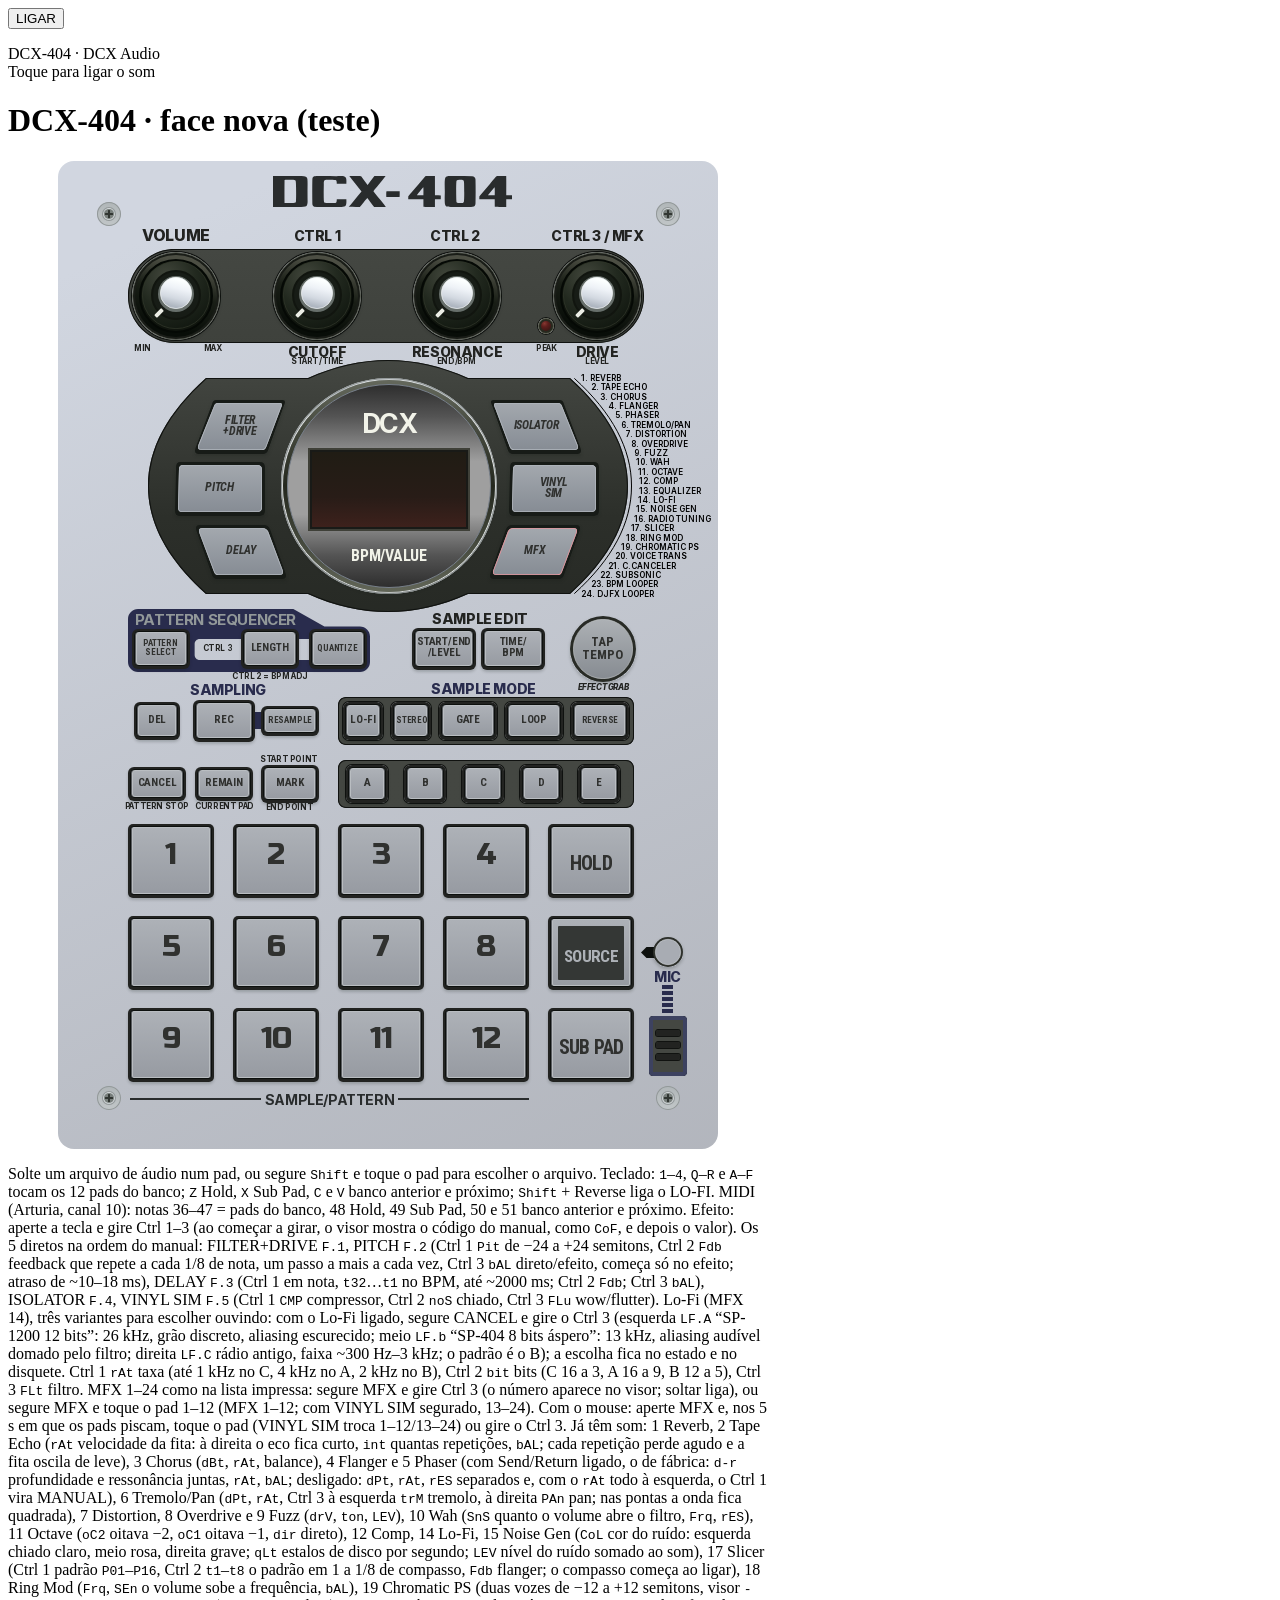
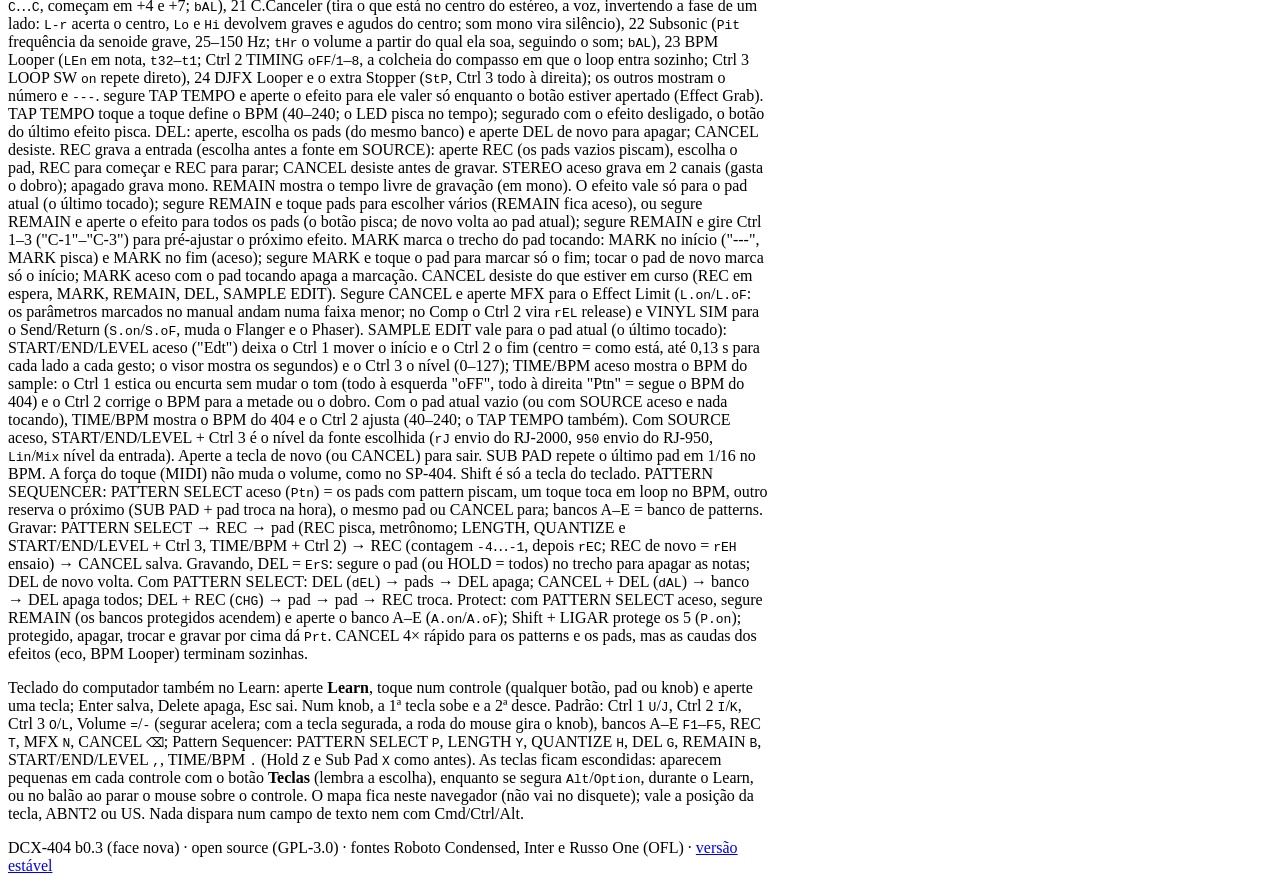
==== commit ad7cf39b: "Novo 404: gesto do Protect (REMAIN + banco, Shift+LIGAR), teclas padrao do sequencer, notas no manua" ====
--- a/novo/index.html
+++ b/novo/index.html
@@ -159,8 +159,8 @@
       </div>
     </div>
 
-    <p class="solo-help">Solte um arquivo de áudio num pad, ou segure <kbd>Shift</kbd> e toque o pad para escolher o arquivo. Teclado: <kbd>1</kbd>–<kbd>4</kbd>, <kbd>Q</kbd>–<kbd>R</kbd> e <kbd>A</kbd>–<kbd>F</kbd> tocam os 12 pads do banco; <kbd>Z</kbd> Hold, <kbd>X</kbd> Sub Pad, <kbd>C</kbd> e <kbd>V</kbd> banco anterior e próximo; <kbd>Shift</kbd> + Reverse liga o LO-FI. MIDI (Arturia, canal 10): notas 36–47 = pads do banco, 48 Hold, 49 Sub Pad, 50 e 51 banco anterior e próximo. Efeito: aperte a tecla e gire Ctrl 1–3 (ao começar a girar, o visor mostra o código do manual, como <code>CoF</code>, e depois o valor). Os 5 diretos na ordem do manual: FILTER+DRIVE <code>F.1</code>, PITCH <code>F.2</code> (Ctrl 1 <code>Pit</code> de −24 a +24 semitons, Ctrl 2 <code>Fdb</code> feedback que repete a cada 1/8 de nota, um passo a mais a cada vez, Ctrl 3 <code>bAL</code> direto/efeito, começa só no efeito; atraso de ~10–18 ms), DELAY <code>F.3</code> (Ctrl 1 em nota, <code>t32</code>…<code>t1</code> no BPM, até ~2000 ms; Ctrl 2 <code>Fdb</code>; Ctrl 3 <code>bAL</code>), ISOLATOR <code>F.4</code>, VINYL SIM <code>F.5</code> (Ctrl 1 <code>CMP</code> compressor, Ctrl 2 <code>noS</code> chiado, Ctrl 3 <code>FLu</code> wow/flutter). Lo-Fi (MFX 14), três variantes para escolher ouvindo: com o Lo-Fi ligado, segure CANCEL e gire o Ctrl 3 (esquerda <code>LF.A</code> “SP-1200 12 bits”: 26 kHz, grão discreto, aliasing escurecido; meio <code>LF.b</code> “SP-404 8 bits áspero”: 13 kHz, aliasing audível domado pelo filtro; direita <code>LF.C</code> rádio antigo, faixa ~300 Hz–3 kHz; o padrão é o B); a escolha fica no estado e no disquete. Ctrl 1 <code>rAt</code> taxa (até 1 kHz no C, 4 kHz no A, 2 kHz no B), Ctrl 2 <code>bit</code> bits (C 16 a 3, A 16 a 9, B 12 a 5), Ctrl 3 <code>FLt</code> filtro. MFX 1–24 como na lista impressa: segure MFX e gire Ctrl 3 (o número aparece no visor; soltar liga), ou segure MFX e toque o pad 1–12 (MFX 1–12; com VINYL SIM segurado, 13–24). Com o mouse: aperte MFX e, nos 5 s em que os pads piscam, toque o pad (VINYL SIM troca 1–12/13–24) ou gire o Ctrl 3. Já têm som: 1 Reverb, 2 Tape Echo (<code>rAt</code> velocidade da fita: à direita o eco fica curto, <code>int</code> quantas repetições, <code>bAL</code>; cada repetição perde agudo e a fita oscila de leve), 3 Chorus (<code>dBt</code>, <code>rAt</code>, balance), 4 Flanger e 5 Phaser (com Send/Return ligado, o de fábrica: <code>d-r</code> profundidade e ressonância juntas, <code>rAt</code>, <code>bAL</code>; desligado: <code>dPt</code>, <code>rAt</code>, <code>rES</code> separados e, com o <code>rAt</code> todo à esquerda, o Ctrl 1 vira MANUAL), 6 Tremolo/Pan (<code>dPt</code>, <code>rAt</code>, Ctrl 3 à esquerda <code>trM</code> tremolo, à direita <code>PAn</code> pan; nas pontas a onda fica quadrada), 7 Distortion, 8 Overdrive e 9 Fuzz (<code>drV</code>, <code>ton</code>, <code>LEV</code>), 10 Wah (<code>SnS</code> quanto o volume abre o filtro, <code>Frq</code>, <code>rES</code>), 11 Octave (<code>oC2</code> oitava −2, <code>oC1</code> oitava −1, <code>dir</code> direto), 12 Comp, 14 Lo-Fi, 15 Noise Gen (<code>CoL</code> cor do ruído: esquerda chiado claro, meio rosa, direita grave; <code>qLt</code> estalos de disco por segundo; <code>LEV</code> nível do ruído somado ao som), 17 Slicer (Ctrl 1 padrão <code>P01</code>–<code>P16</code>, Ctrl 2 <code>t1</code>–<code>t8</code> o padrão em 1 a 1/8 de compasso, <code>Fdb</code> flanger; o compasso começa ao ligar), 18 Ring Mod (<code>Frq</code>, <code>SEn</code> o volume sobe a frequência, <code>bAL</code>), 19 Chromatic PS (duas vozes de −12 a +12 semitons, visor <code>-C</code>…<code>C</code>, começam em +4 e +7; <code>bAL</code>), 21 C.Canceler (tira o que está no centro do estéreo, a voz, invertendo a fase de um lado: <code>L-r</code> acerta o centro, <code>Lo</code> e <code>Hi</code> devolvem graves e agudos do centro; som mono vira silêncio), 22 Subsonic (<code>Pit</code> frequência da senoide grave, 25–150 Hz; <code>tHr</code> o volume a partir do qual ela soa, seguindo o som; <code>bAL</code>), 23 BPM Looper (<code>LEn</code> em nota, <code>t32</code>–<code>t1</code>; Ctrl 2 TIMING <code>oFF</code>/<code>1</code>–<code>8</code>, a colcheia do compasso em que o loop entra sozinho; Ctrl 3 LOOP SW <code>on</code> repete direto), 24 DJFX Looper e o extra Stopper (<code>StP</code>, Ctrl 3 todo à direita); os outros mostram o número e <code>---</code>. segure TAP TEMPO e aperte o efeito para ele valer só enquanto o botão estiver apertado (Effect Grab). TAP TEMPO toque a toque define o BPM (40–240; o LED pisca no tempo); segurado com o efeito desligado, o botão do último efeito pisca. DEL: aperte, escolha os pads (do mesmo banco) e aperte DEL de novo para apagar; CANCEL desiste. REC grava a entrada (escolha antes a fonte em SOURCE): aperte REC (os pads vazios piscam), escolha o pad, REC para começar e REC para parar; CANCEL desiste antes de gravar. STEREO aceso grava em 2 canais (gasta o dobro); apagado grava mono. REMAIN mostra o tempo livre de gravação (em mono). O efeito vale só para o pad atual (o último tocado); segure REMAIN e toque pads para escolher vários (REMAIN fica aceso), ou segure REMAIN e aperte o efeito para todos os pads (o botão pisca; de novo volta ao pad atual); segure REMAIN e gire Ctrl 1–3 ("C-1"–"C-3") para pré-ajustar o próximo efeito. MARK marca o trecho do pad tocando: MARK no início ("---", MARK pisca) e MARK no fim (aceso); segure MARK e toque o pad para marcar só o fim; tocar o pad de novo marca só o início; MARK aceso com o pad tocando apaga a marcação. CANCEL desiste do que estiver em curso (REC em espera, MARK, REMAIN, DEL, SAMPLE EDIT). Segure CANCEL e aperte MFX para o Effect Limit (<code>L.on</code>/<code>L.oF</code>: os parâmetros marcados no manual andam numa faixa menor; no Comp o Ctrl 2 vira <code>rEL</code> release) e VINYL SIM para o Send/Return (<code>S.on</code>/<code>S.oF</code>, muda o Flanger e o Phaser). SAMPLE EDIT vale para o pad atual (o último tocado): START/END/LEVEL aceso ("Edt") deixa o Ctrl 1 mover o início e o Ctrl 2 o fim (centro = como está, até 0,13 s para cada lado a cada gesto; o visor mostra os segundos) e o Ctrl 3 o nível (0–127); TIME/BPM aceso mostra o BPM do sample: o Ctrl 1 estica ou encurta sem mudar o tom (todo à esquerda "oFF", todo à direita "Ptn" = segue o BPM do 404) e o Ctrl 2 corrige o BPM para a metade ou o dobro. Com o pad atual vazio (ou com SOURCE aceso e nada tocando), TIME/BPM mostra o BPM do 404 e o Ctrl 2 ajusta (40–240; o TAP TEMPO também). Com SOURCE aceso, START/END/LEVEL + Ctrl 3 é o nível da fonte escolhida (<code>rJ</code> envio do RJ-2000, <code>950</code> envio do RJ-950, <code>Lin</code>/<code>Mix</code> nível da entrada). Aperte a tecla de novo (ou CANCEL) para sair. SUB PAD repete o último pad em 1/16 no BPM. A força do toque (MIDI) não muda o volume, como no SP-404. Shift é só a tecla do teclado. PATTERN SEQUENCER: PATTERN SELECT aceso (<code>Ptn</code>) = os pads com pattern piscam, um toque toca em loop no BPM, outro reserva o próximo (SUB PAD + pad troca na hora), o mesmo pad ou CANCEL para; bancos A–E = banco de patterns. Gravar: PATTERN SELECT → REC → pad (REC pisca, metrônomo; LENGTH, QUANTIZE e START/END/LEVEL + Ctrl 3, TIME/BPM + Ctrl 2) → REC (contagem <code>-4</code>…<code>-1</code>, depois <code>rEC</code>; REC de novo = <code>rEH</code> ensaio) → CANCEL salva. Gravando, DEL = <code>ErS</code>: segure o pad (ou HOLD = todos) no trecho para apagar as notas; DEL de novo volta. Com PATTERN SELECT: DEL (<code>dEL</code>) → pads → DEL apaga; CANCEL + DEL (<code>dAL</code>) → banco → DEL apaga todos; DEL + REC (<code>CHG</code>) → pad → pad → REC troca.</p>
-    <p class="solo-help">Teclado do computador também no Learn: aperte <b>Learn</b>, toque num controle (qualquer botão, pad ou knob) e aperte uma tecla; Enter salva, Delete apaga, Esc sai. Num knob, a 1ª tecla sobe e a 2ª desce. Padrão: Ctrl 1 <kbd>U</kbd>/<kbd>J</kbd>, Ctrl 2 <kbd>I</kbd>/<kbd>K</kbd>, Ctrl 3 <kbd>O</kbd>/<kbd>L</kbd>, Volume <kbd>=</kbd>/<kbd>-</kbd> (segurar acelera; com a tecla segurada, a roda do mouse gira o knob), bancos A–E <kbd>F1</kbd>–<kbd>F5</kbd>, REC <kbd>T</kbd>, MFX <kbd>N</kbd>, CANCEL <kbd>⌫</kbd>. As teclas ficam escondidas: aparecem pequenas em cada controle com o botão <b>Teclas</b> (lembra a escolha), enquanto se segura <kbd>Alt</kbd>/<kbd>Option</kbd>, durante o Learn, ou no balão ao parar o mouse sobre o controle. O mapa fica neste navegador (não vai no disquete); vale a posição da tecla, ABNT2 ou US. Nada dispara num campo de texto nem com Cmd/Ctrl/Alt.</p>
+    <p class="solo-help">Solte um arquivo de áudio num pad, ou segure <kbd>Shift</kbd> e toque o pad para escolher o arquivo. Teclado: <kbd>1</kbd>–<kbd>4</kbd>, <kbd>Q</kbd>–<kbd>R</kbd> e <kbd>A</kbd>–<kbd>F</kbd> tocam os 12 pads do banco; <kbd>Z</kbd> Hold, <kbd>X</kbd> Sub Pad, <kbd>C</kbd> e <kbd>V</kbd> banco anterior e próximo; <kbd>Shift</kbd> + Reverse liga o LO-FI. MIDI (Arturia, canal 10): notas 36–47 = pads do banco, 48 Hold, 49 Sub Pad, 50 e 51 banco anterior e próximo. Efeito: aperte a tecla e gire Ctrl 1–3 (ao começar a girar, o visor mostra o código do manual, como <code>CoF</code>, e depois o valor). Os 5 diretos na ordem do manual: FILTER+DRIVE <code>F.1</code>, PITCH <code>F.2</code> (Ctrl 1 <code>Pit</code> de −24 a +24 semitons, Ctrl 2 <code>Fdb</code> feedback que repete a cada 1/8 de nota, um passo a mais a cada vez, Ctrl 3 <code>bAL</code> direto/efeito, começa só no efeito; atraso de ~10–18 ms), DELAY <code>F.3</code> (Ctrl 1 em nota, <code>t32</code>…<code>t1</code> no BPM, até ~2000 ms; Ctrl 2 <code>Fdb</code>; Ctrl 3 <code>bAL</code>), ISOLATOR <code>F.4</code>, VINYL SIM <code>F.5</code> (Ctrl 1 <code>CMP</code> compressor, Ctrl 2 <code>noS</code> chiado, Ctrl 3 <code>FLu</code> wow/flutter). Lo-Fi (MFX 14), três variantes para escolher ouvindo: com o Lo-Fi ligado, segure CANCEL e gire o Ctrl 3 (esquerda <code>LF.A</code> “SP-1200 12 bits”: 26 kHz, grão discreto, aliasing escurecido; meio <code>LF.b</code> “SP-404 8 bits áspero”: 13 kHz, aliasing audível domado pelo filtro; direita <code>LF.C</code> rádio antigo, faixa ~300 Hz–3 kHz; o padrão é o B); a escolha fica no estado e no disquete. Ctrl 1 <code>rAt</code> taxa (até 1 kHz no C, 4 kHz no A, 2 kHz no B), Ctrl 2 <code>bit</code> bits (C 16 a 3, A 16 a 9, B 12 a 5), Ctrl 3 <code>FLt</code> filtro. MFX 1–24 como na lista impressa: segure MFX e gire Ctrl 3 (o número aparece no visor; soltar liga), ou segure MFX e toque o pad 1–12 (MFX 1–12; com VINYL SIM segurado, 13–24). Com o mouse: aperte MFX e, nos 5 s em que os pads piscam, toque o pad (VINYL SIM troca 1–12/13–24) ou gire o Ctrl 3. Já têm som: 1 Reverb, 2 Tape Echo (<code>rAt</code> velocidade da fita: à direita o eco fica curto, <code>int</code> quantas repetições, <code>bAL</code>; cada repetição perde agudo e a fita oscila de leve), 3 Chorus (<code>dBt</code>, <code>rAt</code>, balance), 4 Flanger e 5 Phaser (com Send/Return ligado, o de fábrica: <code>d-r</code> profundidade e ressonância juntas, <code>rAt</code>, <code>bAL</code>; desligado: <code>dPt</code>, <code>rAt</code>, <code>rES</code> separados e, com o <code>rAt</code> todo à esquerda, o Ctrl 1 vira MANUAL), 6 Tremolo/Pan (<code>dPt</code>, <code>rAt</code>, Ctrl 3 à esquerda <code>trM</code> tremolo, à direita <code>PAn</code> pan; nas pontas a onda fica quadrada), 7 Distortion, 8 Overdrive e 9 Fuzz (<code>drV</code>, <code>ton</code>, <code>LEV</code>), 10 Wah (<code>SnS</code> quanto o volume abre o filtro, <code>Frq</code>, <code>rES</code>), 11 Octave (<code>oC2</code> oitava −2, <code>oC1</code> oitava −1, <code>dir</code> direto), 12 Comp, 14 Lo-Fi, 15 Noise Gen (<code>CoL</code> cor do ruído: esquerda chiado claro, meio rosa, direita grave; <code>qLt</code> estalos de disco por segundo; <code>LEV</code> nível do ruído somado ao som), 17 Slicer (Ctrl 1 padrão <code>P01</code>–<code>P16</code>, Ctrl 2 <code>t1</code>–<code>t8</code> o padrão em 1 a 1/8 de compasso, <code>Fdb</code> flanger; o compasso começa ao ligar), 18 Ring Mod (<code>Frq</code>, <code>SEn</code> o volume sobe a frequência, <code>bAL</code>), 19 Chromatic PS (duas vozes de −12 a +12 semitons, visor <code>-C</code>…<code>C</code>, começam em +4 e +7; <code>bAL</code>), 21 C.Canceler (tira o que está no centro do estéreo, a voz, invertendo a fase de um lado: <code>L-r</code> acerta o centro, <code>Lo</code> e <code>Hi</code> devolvem graves e agudos do centro; som mono vira silêncio), 22 Subsonic (<code>Pit</code> frequência da senoide grave, 25–150 Hz; <code>tHr</code> o volume a partir do qual ela soa, seguindo o som; <code>bAL</code>), 23 BPM Looper (<code>LEn</code> em nota, <code>t32</code>–<code>t1</code>; Ctrl 2 TIMING <code>oFF</code>/<code>1</code>–<code>8</code>, a colcheia do compasso em que o loop entra sozinho; Ctrl 3 LOOP SW <code>on</code> repete direto), 24 DJFX Looper e o extra Stopper (<code>StP</code>, Ctrl 3 todo à direita); os outros mostram o número e <code>---</code>. segure TAP TEMPO e aperte o efeito para ele valer só enquanto o botão estiver apertado (Effect Grab). TAP TEMPO toque a toque define o BPM (40–240; o LED pisca no tempo); segurado com o efeito desligado, o botão do último efeito pisca. DEL: aperte, escolha os pads (do mesmo banco) e aperte DEL de novo para apagar; CANCEL desiste. REC grava a entrada (escolha antes a fonte em SOURCE): aperte REC (os pads vazios piscam), escolha o pad, REC para começar e REC para parar; CANCEL desiste antes de gravar. STEREO aceso grava em 2 canais (gasta o dobro); apagado grava mono. REMAIN mostra o tempo livre de gravação (em mono). O efeito vale só para o pad atual (o último tocado); segure REMAIN e toque pads para escolher vários (REMAIN fica aceso), ou segure REMAIN e aperte o efeito para todos os pads (o botão pisca; de novo volta ao pad atual); segure REMAIN e gire Ctrl 1–3 ("C-1"–"C-3") para pré-ajustar o próximo efeito. MARK marca o trecho do pad tocando: MARK no início ("---", MARK pisca) e MARK no fim (aceso); segure MARK e toque o pad para marcar só o fim; tocar o pad de novo marca só o início; MARK aceso com o pad tocando apaga a marcação. CANCEL desiste do que estiver em curso (REC em espera, MARK, REMAIN, DEL, SAMPLE EDIT). Segure CANCEL e aperte MFX para o Effect Limit (<code>L.on</code>/<code>L.oF</code>: os parâmetros marcados no manual andam numa faixa menor; no Comp o Ctrl 2 vira <code>rEL</code> release) e VINYL SIM para o Send/Return (<code>S.on</code>/<code>S.oF</code>, muda o Flanger e o Phaser). SAMPLE EDIT vale para o pad atual (o último tocado): START/END/LEVEL aceso ("Edt") deixa o Ctrl 1 mover o início e o Ctrl 2 o fim (centro = como está, até 0,13 s para cada lado a cada gesto; o visor mostra os segundos) e o Ctrl 3 o nível (0–127); TIME/BPM aceso mostra o BPM do sample: o Ctrl 1 estica ou encurta sem mudar o tom (todo à esquerda "oFF", todo à direita "Ptn" = segue o BPM do 404) e o Ctrl 2 corrige o BPM para a metade ou o dobro. Com o pad atual vazio (ou com SOURCE aceso e nada tocando), TIME/BPM mostra o BPM do 404 e o Ctrl 2 ajusta (40–240; o TAP TEMPO também). Com SOURCE aceso, START/END/LEVEL + Ctrl 3 é o nível da fonte escolhida (<code>rJ</code> envio do RJ-2000, <code>950</code> envio do RJ-950, <code>Lin</code>/<code>Mix</code> nível da entrada). Aperte a tecla de novo (ou CANCEL) para sair. SUB PAD repete o último pad em 1/16 no BPM. A força do toque (MIDI) não muda o volume, como no SP-404. Shift é só a tecla do teclado. PATTERN SEQUENCER: PATTERN SELECT aceso (<code>Ptn</code>) = os pads com pattern piscam, um toque toca em loop no BPM, outro reserva o próximo (SUB PAD + pad troca na hora), o mesmo pad ou CANCEL para; bancos A–E = banco de patterns. Gravar: PATTERN SELECT → REC → pad (REC pisca, metrônomo; LENGTH, QUANTIZE e START/END/LEVEL + Ctrl 3, TIME/BPM + Ctrl 2) → REC (contagem <code>-4</code>…<code>-1</code>, depois <code>rEC</code>; REC de novo = <code>rEH</code> ensaio) → CANCEL salva. Gravando, DEL = <code>ErS</code>: segure o pad (ou HOLD = todos) no trecho para apagar as notas; DEL de novo volta. Com PATTERN SELECT: DEL (<code>dEL</code>) → pads → DEL apaga; CANCEL + DEL (<code>dAL</code>) → banco → DEL apaga todos; DEL + REC (<code>CHG</code>) → pad → pad → REC troca. Protect: com PATTERN SELECT aceso, segure REMAIN (os bancos protegidos acendem) e aperte o banco A–E (<code>A.on</code>/<code>A.oF</code>); Shift + LIGAR protege os 5 (<code>P.on</code>); protegido, apagar, trocar e gravar por cima dá <code>Prt</code>. CANCEL 4× rápido para os patterns e os pads, mas as caudas dos efeitos (eco, BPM Looper) terminam sozinhas.</p>
+    <p class="solo-help">Teclado do computador também no Learn: aperte <b>Learn</b>, toque num controle (qualquer botão, pad ou knob) e aperte uma tecla; Enter salva, Delete apaga, Esc sai. Num knob, a 1ª tecla sobe e a 2ª desce. Padrão: Ctrl 1 <kbd>U</kbd>/<kbd>J</kbd>, Ctrl 2 <kbd>I</kbd>/<kbd>K</kbd>, Ctrl 3 <kbd>O</kbd>/<kbd>L</kbd>, Volume <kbd>=</kbd>/<kbd>-</kbd> (segurar acelera; com a tecla segurada, a roda do mouse gira o knob), bancos A–E <kbd>F1</kbd>–<kbd>F5</kbd>, REC <kbd>T</kbd>, MFX <kbd>N</kbd>, CANCEL <kbd>⌫</kbd>; Pattern Sequencer: PATTERN SELECT <kbd>P</kbd>, LENGTH <kbd>Y</kbd>, QUANTIZE <kbd>H</kbd>, DEL <kbd>G</kbd>, REMAIN <kbd>B</kbd>, START/END/LEVEL <kbd>,</kbd>, TIME/BPM <kbd>.</kbd> (Hold <kbd>Z</kbd> e Sub Pad <kbd>X</kbd> como antes). As teclas ficam escondidas: aparecem pequenas em cada controle com o botão <b>Teclas</b> (lembra a escolha), enquanto se segura <kbd>Alt</kbd>/<kbd>Option</kbd>, durante o Learn, ou no balão ao parar o mouse sobre o controle. O mapa fica neste navegador (não vai no disquete); vale a posição da tecla, ABNT2 ou US. Nada dispara num campo de texto nem com Cmd/Ctrl/Alt.</p>
     <p class="credit">
       DCX-404 <span id="version">b0.3</span> (face nova) &middot; open source (GPL-3.0) &middot; fontes Roboto Condensed, Inter e Russo One (OFL) &middot;
       <a href="../">versão estável</a>
@@ -185,7 +185,7 @@
   <script src="../js/dcx404.js?v=i1"></script>
   <script src="js/abrir.js?v=i1"></script>
   <script src="js/solo.js?v=i1"></script>
-  <script src="js/teclado.js?v=i1"></script>
-  <script src="js/sequencer-ui.js?v=i1"></script>
+  <script src="js/teclado.js?v=p1"></script>
+  <script src="js/sequencer-ui.js?v=p1"></script>
 </body>
 </html>
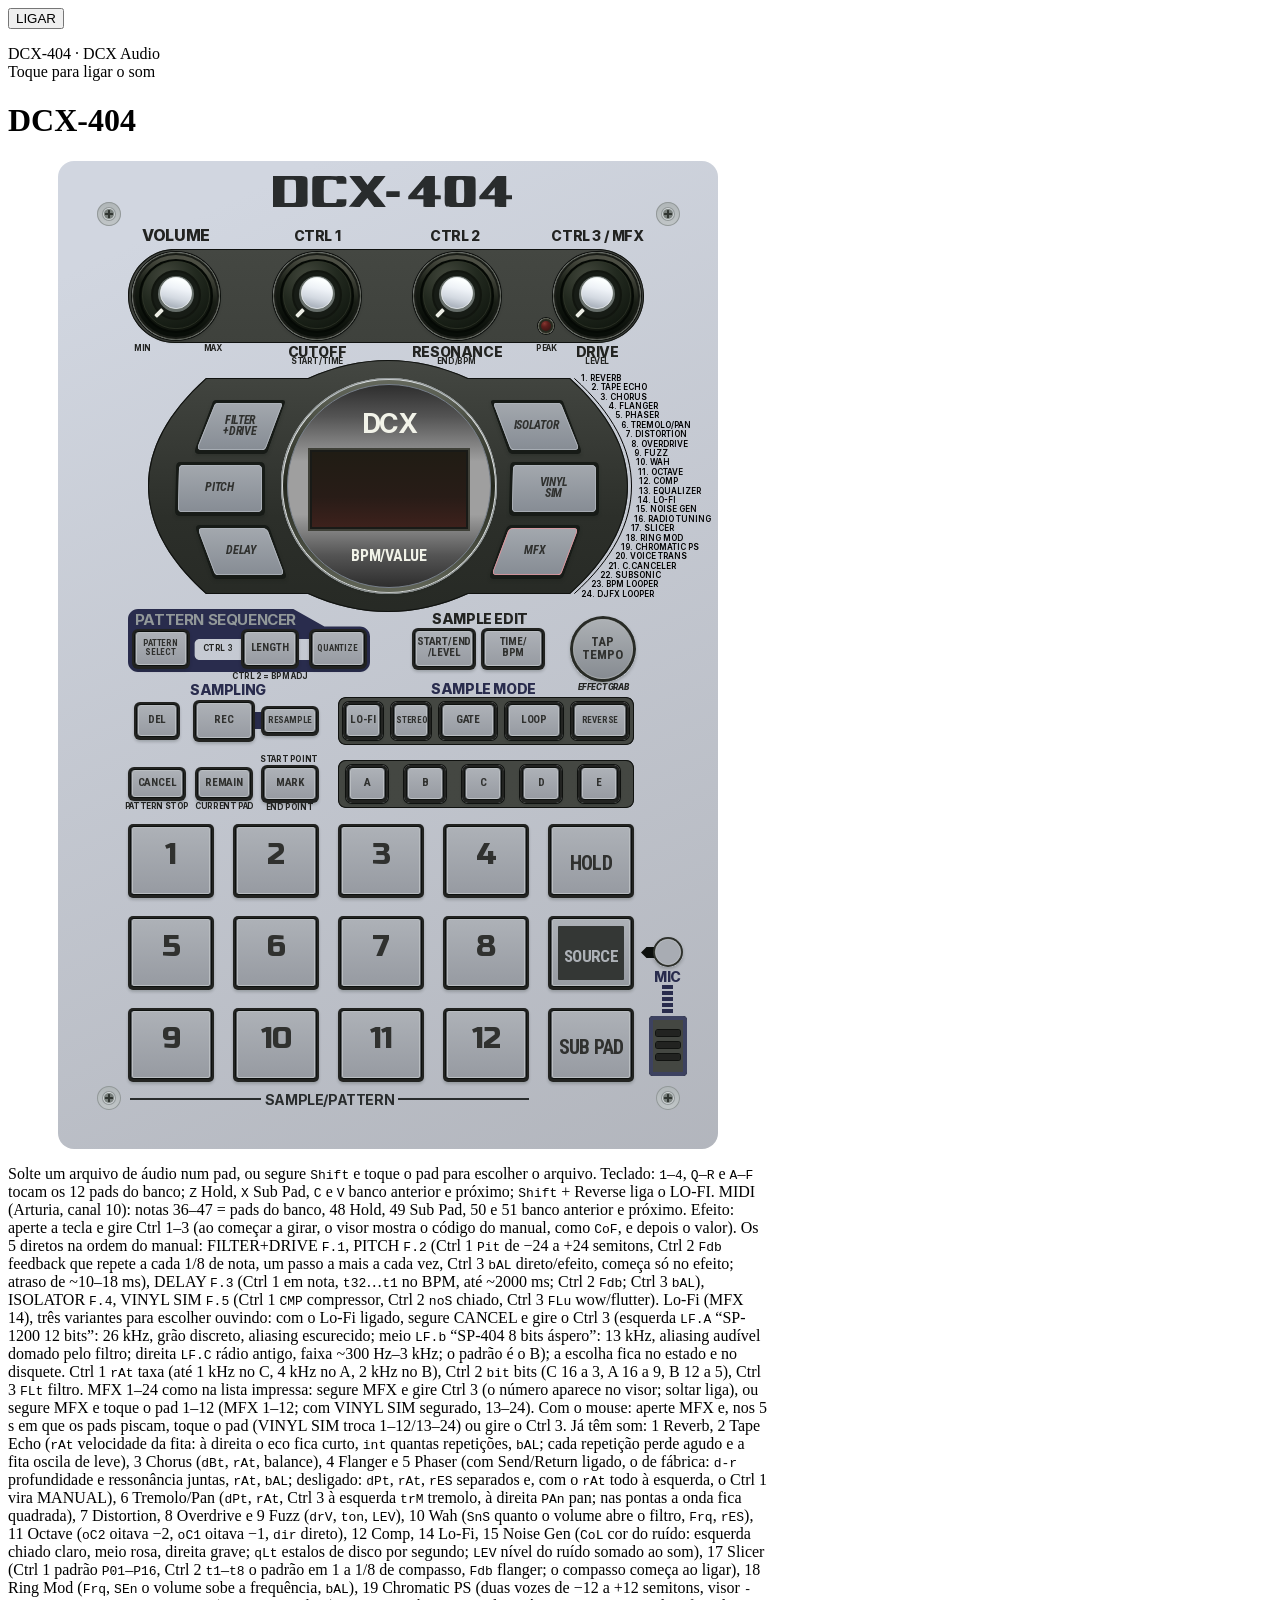
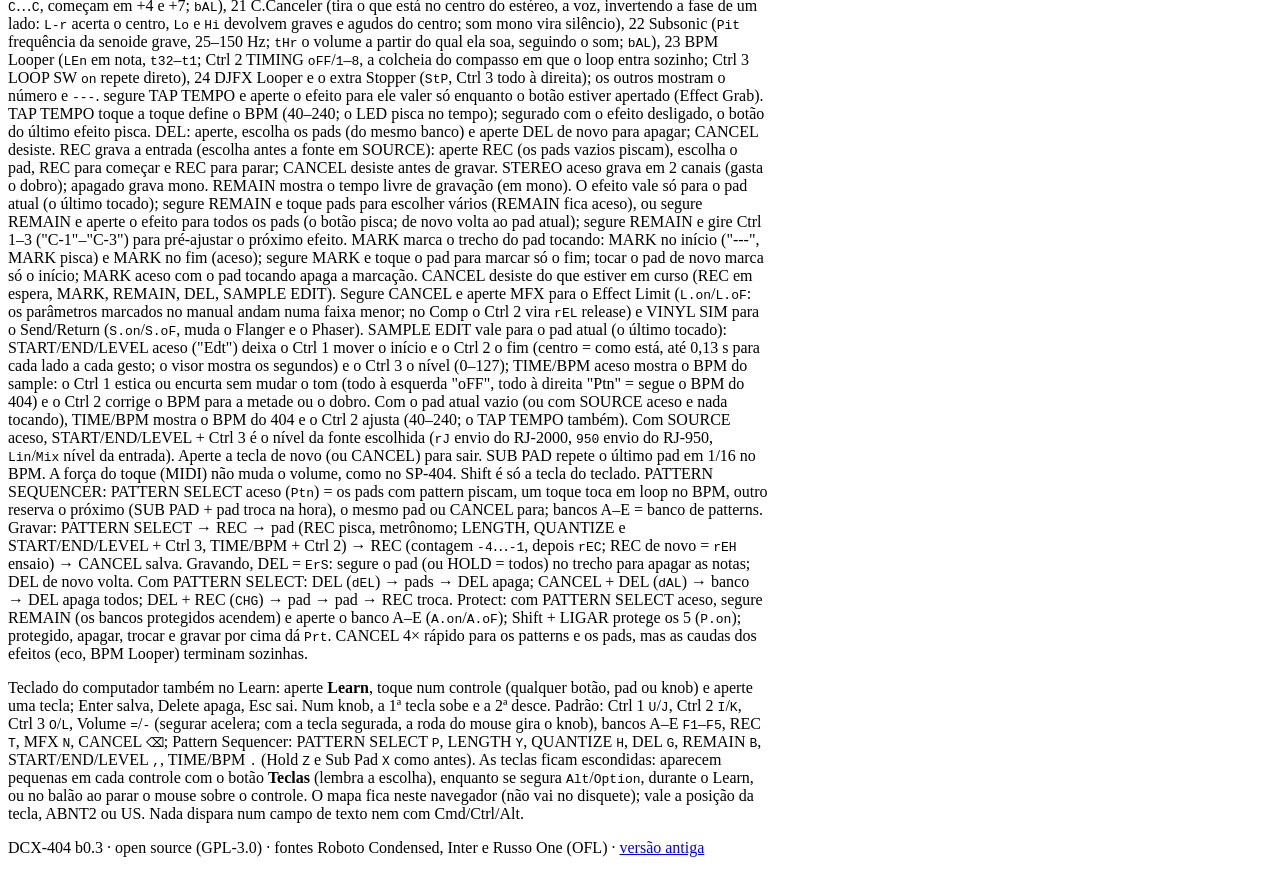
==== commit 13b6eb4e: "O painel novo vira a pagina da raiz; a versao antiga vai para antigo/; novo/ redireciona Co-Authored" ====
--- a/novo/index.html
+++ b/novo/index.html
@@ -2,190 +2,10 @@
 <html lang="pt-BR">
 <head>
   <meta charset="UTF-8">
-  <meta name="viewport" content="width=device-width, initial-scale=1, viewport-fit=cover">
-  <title>DCX-404 (face nova)</title>
-  <meta name="description" content="DCX-404: face nova do sampler de performance, montada peça por peça a partir do Figma. Em teste, ao lado da página estável.">
-  <meta name="theme-color" content="#1c1c1c">
-  <link rel="stylesheet" href="../vendor/dcx-core/css/base.css">
-  <link rel="stylesheet" href="../vendor/dcx-core/css/solo.css">
-  <link rel="stylesheet" href="css/dcx404-novo.css?v=i1">
+  <title>DCX-404</title>
+  <meta http-equiv="refresh" content="0; url=../">
+  <link rel="canonical" href="../">
+  <script>location.replace("../" + location.search + location.hash);</script>
 </head>
-<body>
-  <div class="power" id="power">
-    <button class="power-btn" id="power-btn" type="button">
-      <span class="power-ring"></span>
-      <span class="power-label">LIGAR</span>
-    </button>
-    <p class="power-hint">DCX-404 &middot; DCX Audio<br>Toque para ligar o som</p>
-  </div>
-
-  <main class="solo dx-page">
-    <div class="solo-top">
-      <h1 class="solo-title">DCX-404 &middot; face nova (teste)</h1>
-      <div id="learnbar"></div>
-    </div>
-
-    <div class="dx-scroll">
-      <div class="dx-fit" id="dx-fit">
-      <!-- Figma "DX 404 - FINAL", frame 20:3735 (660 x 988): cada peca na posicao do Figma -->
-      <section class="d4 dx" id="d4" data-face="dcx" data-pad-count="12" data-banks="5" data-host-page="dcx404-novo" data-version="b0.3" aria-label="DCX-404 Performance Sampler">
-        <img class="dx-p " src="assets/svg/placa-knobs.svg" width="516" height="94" alt="" style="--x:70px;--y:88px">
-        <div class="dx-knob" data-ctrl="volume" role="slider" tabindex="0" aria-label="Volume" style="--x:74px;--y:91px"><img src="assets/svg/knob-base.svg" width="94" height="94" alt="" style="left:-3px;top:-1px"><img src="assets/svg/knob-aro.svg" width="82" height="82" alt="" style="left:3px;top:3px"><img src="assets/svg/knob-canal.svg" width="74" height="74" alt="" style="left:7px;top:7px"><img src="assets/svg/knob-ombro.svg" width="68" height="68" alt="" style="left:10px;top:9px"><img src="assets/svg/knob-anel.svg" width="50" height="50" alt="" style="left:19px;top:18px"><i class="dx-knob-p"><i></i></i><img src="assets/svg/knob-assento.svg" width="36" height="36" alt="" style="left:26px;top:24px"><img src="assets/svg/knob-centro.svg" width="32" height="32" alt="" style="left:28px;top:25px"></div>
-        <div class="dx-knob" data-ctrl="ctrl-1" role="slider" tabindex="0" aria-label="Ctrl 1" style="--x:215px;--y:91px"><img src="assets/svg/knob-base.svg" width="94" height="94" alt="" style="left:-3px;top:-1px"><img src="assets/svg/knob-aro.svg" width="82" height="82" alt="" style="left:3px;top:3px"><img src="assets/svg/knob-canal.svg" width="74" height="74" alt="" style="left:7px;top:7px"><img src="assets/svg/knob-ombro.svg" width="68" height="68" alt="" style="left:10px;top:9px"><img src="assets/svg/knob-anel.svg" width="50" height="50" alt="" style="left:19px;top:18px"><i class="dx-knob-p"><i></i></i><img src="assets/svg/knob-assento.svg" width="36" height="36" alt="" style="left:26px;top:24px"><img src="assets/svg/knob-centro.svg" width="32" height="32" alt="" style="left:28px;top:25px"></div>
-        <div class="dx-knob" data-ctrl="ctrl-2" role="slider" tabindex="0" aria-label="Ctrl 2" style="--x:355px;--y:91px"><img src="assets/svg/knob-base.svg" width="94" height="94" alt="" style="left:-3px;top:-1px"><img src="assets/svg/knob-aro.svg" width="82" height="82" alt="" style="left:3px;top:3px"><img src="assets/svg/knob-canal.svg" width="74" height="74" alt="" style="left:7px;top:7px"><img src="assets/svg/knob-ombro.svg" width="68" height="68" alt="" style="left:10px;top:9px"><img src="assets/svg/knob-anel.svg" width="50" height="50" alt="" style="left:19px;top:18px"><i class="dx-knob-p"><i></i></i><img src="assets/svg/knob-assento.svg" width="36" height="36" alt="" style="left:26px;top:24px"><img src="assets/svg/knob-centro.svg" width="32" height="32" alt="" style="left:28px;top:25px"></div>
-        <div class="dx-knob" data-ctrl="ctrl-3" role="slider" tabindex="0" aria-label="Ctrl 3 / MFX" style="--x:495px;--y:91px"><img src="assets/svg/knob-base.svg" width="94" height="94" alt="" style="left:-3px;top:-1px"><img src="assets/svg/knob-aro.svg" width="82" height="82" alt="" style="left:3px;top:3px"><img src="assets/svg/knob-canal.svg" width="74" height="74" alt="" style="left:7px;top:7px"><img src="assets/svg/knob-ombro.svg" width="68" height="68" alt="" style="left:10px;top:9px"><img src="assets/svg/knob-anel.svg" width="50" height="50" alt="" style="left:19px;top:18px"><i class="dx-knob-p"><i></i></i><img src="assets/svg/knob-assento.svg" width="36" height="36" alt="" style="left:26px;top:24px"><img src="assets/svg/knob-centro.svg" width="32" height="32" alt="" style="left:28px;top:25px"></div>
-        <img class="dx-p " src="assets/svg/moldura-efeitos.svg" width="480" height="252" alt="" style="--x:90px;--y:199px">
-        <i class="dx-peak" style="--x:480px;--y:157px" aria-hidden="true"><img class="off" src="assets/svg/peak-off.svg" width="16" height="16" alt=""><img class="on" src="assets/svg/peak-on.svg" width="20" height="20" alt=""></i>
-        <button type="button" class="dx-tap" data-ctrl="tap" aria-label="Tap Tempo" style="--x:511.5px;--y:455px"><img class="dx-tap-a" src="assets/svg/tap-aloj.svg" width="72" height="72" alt=""><img class="dx-tap-ad" src="assets/svg/tap-aloj-down.svg" width="66" height="66" alt=""><img class="dx-tap-s s0" src="assets/svg/tap-sup.svg" width="60" height="60" alt=""><img class="dx-tap-s s1" src="assets/svg/tap-sup-down.svg" width="60" height="60" alt=""><img class="dx-tap-s s2" src="assets/svg/tap-sup-on.svg" width="60" height="60" alt=""><img class="dx-tap-s s3" src="assets/svg/tap-sup-down-on.svg" width="60" height="60" alt=""><span class="dx-tap-t">TAP<br>TEMPO</span></button>
-        <button type="button" class="dx-k " data-dead="time-bpm" aria-label="TIME/ BPM" style="--x:423px;--y:467px;--w:64px;--h:42px;--ty:20.5px"><i class="dx-k-a"></i><i class="dx-k-b"></i><i class="dx-k-s"></i><span class="dx-k-t " style="font-size:11px">TIME/<br>BPM</span></button>
-        <button type="button" class="dx-k " data-dead="start-end" aria-label="START/END /LEVEL" style="--x:354px;--y:467px;--w:64px;--h:42px;--ty:20.5px"><i class="dx-k-a"></i><i class="dx-k-b"></i><i class="dx-k-s"></i><span class="dx-k-t " style="font-size:11px">START/END<br>/LEVEL</span></button>
-        <img class="dx-p " src="assets/svg/sequencer-subtract.svg" width="241.5" height="63" alt="" style="--x:70px;--y:448px">
-        <button type="button" class="dx-k " data-dead="length" aria-label="LENGTH" style="--x:182.5px;--y:468px;--w:58px;--h:40px;--ty:19.5px"><i class="dx-k-a"></i><i class="dx-k-b"></i><i class="dx-k-s"></i><span class="dx-k-t " style="font-size:11px">LENGTH</span></button>
-        <button type="button" class="dx-k " data-dead="quantize" aria-label="QUANTIZE" style="--x:250.5px;--y:468px;--w:58px;--h:40px;--ty:19.5px"><i class="dx-k-a"></i><i class="dx-k-b"></i><i class="dx-k-s"></i><span class="dx-k-t " style="font-size:9px">QUANTIZE</span></button>
-        <span class="dx-lb dx-l15" style="--x:157.5px;--y:459.5px">PATTERN SEQUENCER</span>
-        <button type="button" class="dx-k " data-dead="pattern-select" aria-label="PATTERN SELECT" style="--x:73.5px;--y:468px;--w:58px;--h:40px;--ty:19.5px"><i class="dx-k-a"></i><i class="dx-k-b"></i><i class="dx-k-s"></i><span class="dx-k-t " style="font-size:9px">PATTERN<br>SELECT</span></button>
-        <div id="d4-pads" class="dx-pads">
-        <button type="button" class="dx-k dx-pad " data-ctrl="pad-1" aria-label="Pad 1" style="--x:70px;--y:663px;--w:86px;--h:74px;--ty:31px"><i class="dx-k-a"></i><i class="dx-k-b"></i><i class="dx-k-s"></i><span class="dx-k-t dx-num" style="font-size:30px">1</span></button>
-        <button type="button" class="dx-k dx-pad " data-ctrl="pad-2" aria-label="Pad 2" style="--x:175px;--y:663px;--w:86px;--h:74px;--ty:31px"><i class="dx-k-a"></i><i class="dx-k-b"></i><i class="dx-k-s"></i><span class="dx-k-t dx-num" style="font-size:30px">2</span></button>
-        <button type="button" class="dx-k dx-pad " data-ctrl="pad-3" aria-label="Pad 3" style="--x:280px;--y:663px;--w:86px;--h:74px;--ty:31px"><i class="dx-k-a"></i><i class="dx-k-b"></i><i class="dx-k-s"></i><span class="dx-k-t dx-num" style="font-size:30px">3</span></button>
-        <button type="button" class="dx-k dx-pad " data-ctrl="pad-4" aria-label="Pad 4" style="--x:385px;--y:663px;--w:86px;--h:74px;--ty:31px"><i class="dx-k-a"></i><i class="dx-k-b"></i><i class="dx-k-s"></i><span class="dx-k-t dx-num" style="font-size:30px">4</span></button>
-        <button type="button" class="dx-k dx-pad " data-ctrl="pad-5" aria-label="Pad 5" style="--x:70px;--y:755px;--w:86px;--h:74px;--ty:31px"><i class="dx-k-a"></i><i class="dx-k-b"></i><i class="dx-k-s"></i><span class="dx-k-t dx-num" style="font-size:30px">5</span></button>
-        <button type="button" class="dx-k dx-pad " data-ctrl="pad-6" aria-label="Pad 6" style="--x:175px;--y:755px;--w:86px;--h:74px;--ty:31px"><i class="dx-k-a"></i><i class="dx-k-b"></i><i class="dx-k-s"></i><span class="dx-k-t dx-num" style="font-size:30px">6</span></button>
-        <button type="button" class="dx-k dx-pad" data-ctrl="pad-7" aria-label="Pad 7" style="--x:280px;--y:755px;--w:86px;--h:74px;--ty:31px"><i class="dx-k-a"></i><i class="dx-k-b"></i><i class="dx-k-s"></i><span class="dx-k-t dx-num" style="font-size:30px">7</span></button>
-        <button type="button" class="dx-k dx-pad" data-ctrl="pad-8" aria-label="Pad 8" style="--x:385px;--y:755px;--w:86px;--h:74px;--ty:31px"><i class="dx-k-a"></i><i class="dx-k-b"></i><i class="dx-k-s"></i><span class="dx-k-t dx-num" style="font-size:30px">8</span></button>
-        <button type="button" class="dx-k dx-pad " data-ctrl="pad-9" aria-label="Pad 9" style="--x:70px;--y:847px;--w:86px;--h:74px;--ty:31px"><i class="dx-k-a"></i><i class="dx-k-b"></i><i class="dx-k-s"></i><span class="dx-k-t dx-num" style="font-size:30px">9</span></button>
-        <button type="button" class="dx-k dx-pad " data-ctrl="pad-10" aria-label="Pad 10" style="--x:175px;--y:847px;--w:86px;--h:74px;--ty:31px"><i class="dx-k-a"></i><i class="dx-k-b"></i><i class="dx-k-s"></i><span class="dx-k-t dx-num" style="font-size:30px">10</span></button>
-        <button type="button" class="dx-k dx-pad " data-ctrl="pad-11" aria-label="Pad 11" style="--x:280px;--y:847px;--w:86px;--h:74px;--ty:31px"><i class="dx-k-a"></i><i class="dx-k-b"></i><i class="dx-k-s"></i><span class="dx-k-t dx-num" style="font-size:30px">11</span></button>
-        <button type="button" class="dx-k dx-pad " data-ctrl="pad-12" aria-label="Pad 12" style="--x:385px;--y:847px;--w:86px;--h:74px;--ty:31px"><i class="dx-k-a"></i><i class="dx-k-b"></i><i class="dx-k-s"></i><span class="dx-k-t dx-num" style="font-size:30px">12</span></button>
-        </div>
-        <button type="button" class="dx-k dx-pad " data-ctrl="hold" aria-label="HOLD" style="--x:490px;--y:663px;--w:86px;--h:74px;--ty:40.5px"><i class="dx-k-a"></i><i class="dx-k-b"></i><i class="dx-k-s"></i><span class="dx-k-t " style="font-size:20px">HOLD</span></button>
-        <button type="button" class="dx-k dx-pad dx-src" data-ctrl="in-source" aria-label="Source" style="--x:490px;--y:755px;--w:86px;--h:74px;--ty:40.5px"><i class="dx-k-a"></i><i class="dx-k-b"></i><i class="dx-k-s"></i><i class="dx-src-cart"></i><span class="dx-k-t " style="font-size:17px">SOURCE</span></button>
-        <button type="button" class="dx-k dx-pad " data-ctrl="subpad" aria-label="SUB PAD" style="--x:490px;--y:847px;--w:86px;--h:74px;--ty:40.5px"><i class="dx-k-a"></i><i class="dx-k-b"></i><i class="dx-k-s"></i><span class="dx-k-t " style="font-size:20px">SUB PAD</span></button>
-        <button type="button" class="dx-k " data-ctrl="reverse" aria-label="REVERSE" style="--x:513px;--y:541px;--w:58px;--h:38px;--ty:18.5px"><i class="dx-k-a"></i><i class="dx-k-b"></i><i class="dx-k-s"></i><span class="dx-k-t " style="font-size:9px">REVERSE</span></button>
-        <button type="button" class="dx-k " data-ctrl="gate" aria-label="GATE" style="--x:381px;--y:541px;--w:58px;--h:38px;--ty:18.5px"><i class="dx-k-a"></i><i class="dx-k-b"></i><i class="dx-k-s"></i><span class="dx-k-t " style="font-size:11px">GATE</span></button>
-        <button type="button" class="dx-k " data-dead="stereo" aria-label="STEREO" style="--x:333px;--y:541px;--w:40px;--h:38px;--ty:18.5px"><i class="dx-k-a"></i><i class="dx-k-b"></i><i class="dx-k-s"></i><span class="dx-k-t " style="font-size:9px">STEREO</span></button>
-        <img class="dx-p " src="assets/svg/corpo-modo.svg" width="296" height="48" alt="" style="--x:280px;--y:536px">
-        <button type="button" class="dx-k " data-ctrl="lofi" aria-label="LO-FI" style="--x:285px;--y:541px;--w:40px;--h:38px;--ty:18.5px"><i class="dx-k-a"></i><i class="dx-k-b"></i><i class="dx-k-s"></i><span class="dx-k-t " style="font-size:11px">LO-FI</span></button>
-        <button type="button" class="dx-k" data-ctrl="loop" aria-label="LOOP" style="--x:447px;--y:541px;--w:58px;--h:38px;--ty:18.5px"><i class="dx-k-a"></i><i class="dx-k-b"></i><i class="dx-k-s"></i><span class="dx-k-t " style="font-size:11px">LOOP</span></button>
-        <i class="dx-p dx-rect5" style="--x:173px;--y:551px"></i>
-        <button type="button" class="dx-k " data-ctrl="del" aria-label="DEL" style="--x:76px;--y:541px;--w:46px;--h:38px;--ty:18.5px"><i class="dx-k-a"></i><i class="dx-k-b"></i><i class="dx-k-s"></i><span class="dx-k-t " style="font-size:11px">DEL</span></button>
-        <button type="button" class="dx-k " data-ctrl="resample" aria-label="RESAMPLE" style="--x:203px;--y:545px;--w:58px;--h:30px;--ty:14.5px"><i class="dx-k-a"></i><i class="dx-k-b"></i><i class="dx-k-s"></i><span class="dx-k-t " style="font-size:9px">RESAMPLE</span></button>
-        <button type="button" class="dx-k" data-dead="rec" aria-label="REC" style="--x:135px;--y:539px;--w:62px;--h:42px;--ty:20.5px"><i class="dx-k-a"></i><i class="dx-k-b"></i><i class="dx-k-s"></i><span class="dx-k-t " style="font-size:11px">REC</span></button>
-        <button type="button" class="dx-k " data-dead="mark" aria-label="MARK" style="--x:203px;--y:604px;--w:58px;--h:38px;--ty:18.5px"><i class="dx-k-a"></i><i class="dx-k-b"></i><i class="dx-k-s"></i><span class="dx-k-t " style="font-size:11px">MARK</span></button>
-        <button type="button" class="dx-k " data-ctrl="cancel" aria-label="CANCEL" style="--x:70px;--y:606px;--w:58px;--h:34px;--ty:16.5px"><i class="dx-k-a"></i><i class="dx-k-b"></i><i class="dx-k-s"></i><span class="dx-k-t " style="font-size:11px">CANCEL</span></button>
-        <button type="button" class="dx-k " data-dead="remain" aria-label="REMAIN" style="--x:137px;--y:606px;--w:58px;--h:34px;--ty:16.5px"><i class="dx-k-a"></i><i class="dx-k-b"></i><i class="dx-k-s"></i><span class="dx-k-t " style="font-size:11px">REMAIN</span></button>
-        <img class="dx-p " src="assets/svg/corpo-bancos.svg" width="296" height="48" alt="" style="--x:280px;--y:599px">
-        <button type="button" class="dx-k" data-ctrl="bank-a" aria-label="Banco A" style="--x:288px;--y:604px;--w:42px;--h:38px;--ty:18.5px"><i class="dx-k-a"></i><i class="dx-k-b"></i><i class="dx-k-s"></i><span class="dx-k-t " style="font-size:11px">A</span></button>
-        <button type="button" class="dx-k " data-ctrl="bank-b" aria-label="Banco B" style="--x:346px;--y:604px;--w:42px;--h:38px;--ty:18.5px"><i class="dx-k-a"></i><i class="dx-k-b"></i><i class="dx-k-s"></i><span class="dx-k-t " style="font-size:11px">B</span></button>
-        <button type="button" class="dx-k " data-ctrl="bank-c" aria-label="Banco C" style="--x:404px;--y:604px;--w:42px;--h:38px;--ty:18.5px"><i class="dx-k-a"></i><i class="dx-k-b"></i><i class="dx-k-s"></i><span class="dx-k-t " style="font-size:11px">C</span></button>
-        <button type="button" class="dx-k " data-ctrl="bank-d" aria-label="Banco D" style="--x:462px;--y:604px;--w:42px;--h:38px;--ty:18.5px"><i class="dx-k-a"></i><i class="dx-k-b"></i><i class="dx-k-s"></i><span class="dx-k-t " style="font-size:11px">D</span></button>
-        <button type="button" class="dx-k " data-ctrl="bank-e" aria-label="Banco E" style="--x:520px;--y:604px;--w:42px;--h:38px;--ty:18.5px"><i class="dx-k-a"></i><i class="dx-k-b"></i><i class="dx-k-s"></i><span class="dx-k-t " style="font-size:11px">E</span></button>
-        <img class="dx-p " src="assets/svg/visor-aro-grafite.svg" width="248" height="248" alt="" style="--x:207px;--y:201px">
-        <img class="dx-p " src="assets/svg/visor-anel-metalico.svg" width="216" height="216" alt="" style="--x:223px;--y:217px">
-        <div class="dx-visor" style="--x:225px;--y:219px"><img src="assets/svg/visor-aro.svg" width="218" height="218" alt="" style="left:-3px;top:-1px"><img src="assets/svg/visor-medalhao.svg" width="204" height="204" alt="" style="left:4px;top:4px"><p class="dx-visor-u">BPM/VALUE</p><i class="dx-visor-al"></i><i class="dx-visor-ac"></i><p class="dx-visor-m">DCX</p><div class="dx-seg" id="d4-seg" data-seg="dcx" aria-live="polite" aria-label="Display"></div></div>
-        <span class="dx-lb dx-l8" style="--x:99px;--y:646px">PATTERN STOP</span>
-        <span class="dx-lb dx-l8" style="--x:166.5px;--y:646px">CURRENT PAD</span>
-        <span class="dx-lb dx-l8" style="--x:231px;--y:599px">START POINT</span>
-        <span class="dx-lb dx-l8" style="--x:212px;--y:516px">CTRL 2 = BPM ADJ</span>
-        <span class="dx-lb dx-l8" style="--x:259px;--y:201px">START/TIME</span>
-        <span class="dx-lb dx-l8" style="--x:539px;--y:201px">LEVEL</span>
-        <span class="dx-lb dx-l8" style="--x:488.5px;--y:188px">PEAK</span>
-        <span class="dx-lb dx-l8" style="--x:84.5px;--y:188px">MIN</span>
-        <span class="dx-lb dx-l8" style="--x:154.5px;--y:188px">MAX</span>
-        <span class="dx-lb dx-l8" style="--x:398.5px;--y:201px">END/BPM</span>
-        <span class="dx-lb dx-l8" style="--x:159.5px;--y:488px">CTRL 3</span>
-        <span class="dx-lb dx-l14" style="--x:422px;--y:458px">SAMPLE EDIT</span>
-        <span class="dx-lb dx-l14" style="--x:259px;--y:191px">CUTOFF</span>
-        <span class="dx-lb dx-l16" style="--x:118px;--y:75px">VOLUME</span>
-        <span class="dx-lb dx-l14" style="--x:259px;--y:75px">CTRL 1</span>
-        <span class="dx-lb dx-l14" style="--x:397px;--y:75px">CTRL 2</span>
-        <span class="dx-lb dx-l14" style="--x:539.5px;--y:75px">CTRL 3 / MFX</span>
-        <span class="dx-lb dx-l14" style="--x:539px;--y:191px">DRIVE</span>
-        <span class="dx-lb dx-l14" style="--x:399px;--y:191px">RESONANCE</span>
-        <span class="dx-lb dx-l8i" style="--x:545px;--y:527px">EFFECT GRAB</span>
-        <span class="dx-lb dx-l8" style="--x:231.5px;--y:647px">END POINT</span>
-        <span class="dx-lb dx-l14 dx-navy" style="--x:170px;--y:529px">SAMPLING</span>
-        <span class="dx-lb dx-l14 dx-navy" style="--x:425.5px;--y:528px">SAMPLE MODE</span>
-        <div class="dx-foot" style="--x:72px;--y:932px"><i><img src="assets/svg/linha-1.svg" width="139" height="2" alt=""></i><span>SAMPLE/PATTERN</span><i><img src="assets/svg/linha-2.svg" width="139" height="2" alt=""></i></div>
-        <button type="button" class="dx-fk dx-fk-mfx" data-ctrl="fx-mfx" aria-label="MFX" style="--x:432px;--y:364px"><img class="dx-fk-a" src="assets/svg/mfx-aloj.svg" width="96" height="60" alt=""><img class="dx-fk-ad" src="assets/svg/mfx-aloj-down.svg" width="90" height="54" alt=""><img class="dx-fk-s s0" src="assets/svg/mfx-sup.svg" width="84" height="47" alt=""><img class="dx-fk-s s1" src="assets/svg/mfx-sup-down.svg" width="84" height="47" alt=""><img class="dx-fk-s s2" src="assets/svg/mfx-sup-on.svg" width="84" height="47" alt=""><img class="dx-fk-s s3" src="assets/svg/mfx-sup-down-on.svg" width="84" height="47" alt=""><span class="dx-fk-t" style="left:45px;width:62px">MFX</span></button>
-        <button type="button" class="dx-fk dx-fk-isolator" data-ctrl="fx-isolator" aria-label="ISOLATOR" style="--x:433px;--y:239px"><img class="dx-fk-a" src="assets/svg/isolator-aloj.svg" width="96" height="60" alt=""><img class="dx-fk-ad" src="assets/svg/isolator-aloj-down.svg" width="90" height="54" alt=""><img class="dx-fk-s s0" src="assets/svg/isolator-sup.svg" width="84" height="47" alt=""><img class="dx-fk-s s1" src="assets/svg/isolator-sup-down.svg" width="84" height="47" alt=""><img class="dx-fk-s s2" src="assets/svg/isolator-sup-on.svg" width="84" height="47" alt=""><img class="dx-fk-s s3" src="assets/svg/isolator-sup-down-on.svg" width="84" height="47" alt=""><span class="dx-fk-t" style="left:45px;width:62px">ISOLATOR</span></button>
-        <button type="button" class="dx-fk dx-fk-vinyl" data-ctrl="fx-vinyl" aria-label="VINYL SIM" style="--x:451px;--y:301px"><img class="dx-fk-a" src="assets/svg/pitch-aloj.svg" width="96" height="60" alt=""><img class="dx-fk-ad" src="assets/svg/pitch-aloj-down.svg" width="90" height="54" alt=""><img class="dx-fk-s s0" src="assets/svg/pitch-sup.svg" width="84" height="47" alt=""><img class="dx-fk-s s1" src="assets/svg/pitch-sup-down.svg" width="84" height="47" alt=""><img class="dx-fk-s s2" src="assets/svg/pitch-sup-on.svg" width="84" height="47" alt=""><img class="dx-fk-s s3" src="assets/svg/pitch-sup-down-on.svg" width="84" height="47" alt=""><span class="dx-fk-t" style="left:44.5px;width:75px">VINYL<br>SIM</span></button>
-        <button type="button" class="dx-fk dx-fk-pitch" data-ctrl="fx-pitch" aria-label="PITCH" style="--x:117px;--y:301px"><img class="dx-fk-a" src="assets/svg/pitch-aloj.svg" width="96" height="60" alt=""><img class="dx-fk-ad" src="assets/svg/pitch-aloj-down.svg" width="90" height="54" alt=""><img class="dx-fk-s s0" src="assets/svg/pitch-sup.svg" width="84" height="47" alt=""><img class="dx-fk-s s1" src="assets/svg/pitch-sup-down.svg" width="84" height="47" alt=""><img class="dx-fk-s s2" src="assets/svg/pitch-sup-on.svg" width="84" height="47" alt=""><img class="dx-fk-s s3" src="assets/svg/pitch-sup-down-on.svg" width="84" height="47" alt=""><span class="dx-fk-t" style="left:44.5px;width:75px">PITCH</span></button>
-        <button type="button" class="dx-fk dx-fk-filter" data-ctrl="fx-filter" aria-label="FILTER +DRIVE" style="--x:137px;--y:239px"><img class="dx-fk-a" src="assets/svg/filter-aloj.svg" width="96" height="60" alt=""><img class="dx-fk-ad" src="assets/svg/filter-aloj-down.svg" width="90" height="54" alt=""><img class="dx-fk-s s0" src="assets/svg/filter-sup.svg" width="84" height="47" alt=""><img class="dx-fk-s s1" src="assets/svg/filter-sup-down.svg" width="84" height="47" alt=""><img class="dx-fk-s s2" src="assets/svg/filter-sup-on.svg" width="84" height="47" alt=""><img class="dx-fk-s s3" src="assets/svg/filter-sup-down-on.svg" width="84" height="47" alt=""><span class="dx-fk-t" style="left:45px;width:62px">FILTER<br>+DRIVE</span></button>
-        <button type="button" class="dx-fk dx-fk-delay" data-ctrl="fx-delay" aria-label="DELAY" style="--x:138px;--y:364px"><img class="dx-fk-a" src="assets/svg/delay-aloj.svg" width="96" height="60" alt=""><img class="dx-fk-ad" src="assets/svg/delay-aloj-down.svg" width="90" height="54" alt=""><img class="dx-fk-s s0" src="assets/svg/delay-sup.svg" width="84" height="47" alt=""><img class="dx-fk-s s1" src="assets/svg/delay-sup-down.svg" width="84" height="47" alt=""><img class="dx-fk-s s2" src="assets/svg/delay-sup-on.svg" width="84" height="47" alt=""><img class="dx-fk-s s3" src="assets/svg/delay-sup-down-on.svg" width="84" height="47" alt=""><span class="dx-fk-t" style="left:45px;width:62px">DELAY</span></button>
-        <img class="dx-p" src="assets/svg/logo-dcx404.svg" width="239.101" height="30.9111" alt="DCX-404" style="--x:215.03px;--y:15.02px">
-        <img class="dx-p" src="assets/svg/lista-contorno.svg" width="58.8338" height="216.745" alt="" style="--x:515.66px;--y:216.63px">
-        <ol class="dx-list" style="--x:523px;--y:212px" aria-label="Efeitos">
-        <li style="left:0.000px;top:0.000px">1. REVERB</li>
-        <li style="left:9.963px;top:9.391px">2. TAPE ECHO</li>
-        <li style="left:18.929px;top:18.783px">3. CHORUS</li>
-        <li style="left:26.919px;top:28.174px">4. FLANGER</li>
-        <li style="left:33.955px;top:37.565px">5. PHASER</li>
-        <li style="left:40.056px;top:46.956px">6. TREMOLO/PAN</li>
-        <li style="left:45.240px;top:56.348px">7. DISTORTION</li>
-        <li style="left:49.501px;top:65.739px">8. OVERDRIVE</li>
-        <li style="left:52.882px;top:75.130px">9. FUZZ</li>
-        <li style="left:55.402px;top:84.522px">10. WAH</li>
-        <li style="left:57.072px;top:93.913px">11. OCTAVE</li>
-        <li style="left:57.885px;top:103.304px">12. COMP</li>
-        <li style="left:57.885px;top:112.696px">13. EQUALIZER</li>
-        <li style="left:57.072px;top:122.087px">14. LO-FI</li>
-        <li style="left:55.402px;top:131.478px">15. NOISE GEN</li>
-        <li style="left:52.882px;top:140.870px">16. RADIO TUNING</li>
-        <li style="left:49.501px;top:150.261px">17. SLICER</li>
-        <li style="left:45.240px;top:159.652px">18. RING MOD</li>
-        <li style="left:40.056px;top:169.043px">19. CHROMATIC PS</li>
-        <li style="left:33.955px;top:178.435px">20. VOICE TRANS</li>
-        <li style="left:26.919px;top:187.826px">21. C.CANCELER</li>
-        <li style="left:18.929px;top:197.217px">22. SUBSONIC</li>
-        <li style="left:9.963px;top:206.609px">23. BPM LOOPER</li>
-        <li style="left:0.000px;top:216.000px">24. DJFX LOOPER</li>
-        </ol>
-        <span class="dx-lb dx-l14 dx-navy" style="--x:609.5px;--y:816px">MIC</span>
-        <img class="dx-p" src="assets/svg/mic-group15.svg" width="11" height="28" alt="" style="--x:604px;--y:824px">
-        <img class="dx-p " src="assets/svg/mic-vector2.svg" width="22" height="11" alt="" style="--x:583px;--y:786.5px">
-        <button type="button" class="dx-mic" data-dead="mic" aria-label="Mic" style="--x:595px;--y:776px"><img class="off" src="assets/svg/mic-solto.svg" width="36" height="36" alt=""><img class="on" src="assets/svg/mic-down.svg" width="36" height="36" alt=""></button>
-        <i class="dx-p dx-rect6" style="--x:597px;--y:864px"></i>
-        <i class="dx-p dx-grade" style="--x:591px;--y:855px"><img src="assets/svg/mic-grade.svg" width="38" height="60" alt=""></i>
-        <img class="dx-p " src="assets/svg/parafuso-cabeca.svg" width="20" height="20" alt="" style="--x:41px;--y:927px">
-        <img class="dx-p " src="assets/svg/parafuso-assento.svg" width="24" height="24" alt="" style="--x:39px;--y:925px">
-        <img class="dx-p " src="assets/svg/parafuso-cabeca.svg" width="20" height="20" alt="" style="--x:41px;--y:43px">
-        <img class="dx-p " src="assets/svg/parafuso-assento.svg" width="24" height="24" alt="" style="--x:39px;--y:41px">
-        <img class="dx-p " src="assets/svg/parafuso-cabeca.svg" width="20" height="20" alt="" style="--x:600px;--y:927px">
-        <img class="dx-p " src="assets/svg/parafuso-assento.svg" width="24" height="24" alt="" style="--x:598px;--y:925px">
-        <img class="dx-p " src="assets/svg/parafuso-cabeca.svg" width="20" height="20" alt="" style="--x:600px;--y:43px">
-        <img class="dx-p " src="assets/svg/parafuso-assento.svg" width="24" height="24" alt="" style="--x:598px;--y:41px">
-      </section>
-      </div>
-    </div>
-
-    <p class="solo-help">Solte um arquivo de áudio num pad, ou segure <kbd>Shift</kbd> e toque o pad para escolher o arquivo. Teclado: <kbd>1</kbd>–<kbd>4</kbd>, <kbd>Q</kbd>–<kbd>R</kbd> e <kbd>A</kbd>–<kbd>F</kbd> tocam os 12 pads do banco; <kbd>Z</kbd> Hold, <kbd>X</kbd> Sub Pad, <kbd>C</kbd> e <kbd>V</kbd> banco anterior e próximo; <kbd>Shift</kbd> + Reverse liga o LO-FI. MIDI (Arturia, canal 10): notas 36–47 = pads do banco, 48 Hold, 49 Sub Pad, 50 e 51 banco anterior e próximo. Efeito: aperte a tecla e gire Ctrl 1–3 (ao começar a girar, o visor mostra o código do manual, como <code>CoF</code>, e depois o valor). Os 5 diretos na ordem do manual: FILTER+DRIVE <code>F.1</code>, PITCH <code>F.2</code> (Ctrl 1 <code>Pit</code> de −24 a +24 semitons, Ctrl 2 <code>Fdb</code> feedback que repete a cada 1/8 de nota, um passo a mais a cada vez, Ctrl 3 <code>bAL</code> direto/efeito, começa só no efeito; atraso de ~10–18 ms), DELAY <code>F.3</code> (Ctrl 1 em nota, <code>t32</code>…<code>t1</code> no BPM, até ~2000 ms; Ctrl 2 <code>Fdb</code>; Ctrl 3 <code>bAL</code>), ISOLATOR <code>F.4</code>, VINYL SIM <code>F.5</code> (Ctrl 1 <code>CMP</code> compressor, Ctrl 2 <code>noS</code> chiado, Ctrl 3 <code>FLu</code> wow/flutter). Lo-Fi (MFX 14), três variantes para escolher ouvindo: com o Lo-Fi ligado, segure CANCEL e gire o Ctrl 3 (esquerda <code>LF.A</code> “SP-1200 12 bits”: 26 kHz, grão discreto, aliasing escurecido; meio <code>LF.b</code> “SP-404 8 bits áspero”: 13 kHz, aliasing audível domado pelo filtro; direita <code>LF.C</code> rádio antigo, faixa ~300 Hz–3 kHz; o padrão é o B); a escolha fica no estado e no disquete. Ctrl 1 <code>rAt</code> taxa (até 1 kHz no C, 4 kHz no A, 2 kHz no B), Ctrl 2 <code>bit</code> bits (C 16 a 3, A 16 a 9, B 12 a 5), Ctrl 3 <code>FLt</code> filtro. MFX 1–24 como na lista impressa: segure MFX e gire Ctrl 3 (o número aparece no visor; soltar liga), ou segure MFX e toque o pad 1–12 (MFX 1–12; com VINYL SIM segurado, 13–24). Com o mouse: aperte MFX e, nos 5 s em que os pads piscam, toque o pad (VINYL SIM troca 1–12/13–24) ou gire o Ctrl 3. Já têm som: 1 Reverb, 2 Tape Echo (<code>rAt</code> velocidade da fita: à direita o eco fica curto, <code>int</code> quantas repetições, <code>bAL</code>; cada repetição perde agudo e a fita oscila de leve), 3 Chorus (<code>dBt</code>, <code>rAt</code>, balance), 4 Flanger e 5 Phaser (com Send/Return ligado, o de fábrica: <code>d-r</code> profundidade e ressonância juntas, <code>rAt</code>, <code>bAL</code>; desligado: <code>dPt</code>, <code>rAt</code>, <code>rES</code> separados e, com o <code>rAt</code> todo à esquerda, o Ctrl 1 vira MANUAL), 6 Tremolo/Pan (<code>dPt</code>, <code>rAt</code>, Ctrl 3 à esquerda <code>trM</code> tremolo, à direita <code>PAn</code> pan; nas pontas a onda fica quadrada), 7 Distortion, 8 Overdrive e 9 Fuzz (<code>drV</code>, <code>ton</code>, <code>LEV</code>), 10 Wah (<code>SnS</code> quanto o volume abre o filtro, <code>Frq</code>, <code>rES</code>), 11 Octave (<code>oC2</code> oitava −2, <code>oC1</code> oitava −1, <code>dir</code> direto), 12 Comp, 14 Lo-Fi, 15 Noise Gen (<code>CoL</code> cor do ruído: esquerda chiado claro, meio rosa, direita grave; <code>qLt</code> estalos de disco por segundo; <code>LEV</code> nível do ruído somado ao som), 17 Slicer (Ctrl 1 padrão <code>P01</code>–<code>P16</code>, Ctrl 2 <code>t1</code>–<code>t8</code> o padrão em 1 a 1/8 de compasso, <code>Fdb</code> flanger; o compasso começa ao ligar), 18 Ring Mod (<code>Frq</code>, <code>SEn</code> o volume sobe a frequência, <code>bAL</code>), 19 Chromatic PS (duas vozes de −12 a +12 semitons, visor <code>-C</code>…<code>C</code>, começam em +4 e +7; <code>bAL</code>), 21 C.Canceler (tira o que está no centro do estéreo, a voz, invertendo a fase de um lado: <code>L-r</code> acerta o centro, <code>Lo</code> e <code>Hi</code> devolvem graves e agudos do centro; som mono vira silêncio), 22 Subsonic (<code>Pit</code> frequência da senoide grave, 25–150 Hz; <code>tHr</code> o volume a partir do qual ela soa, seguindo o som; <code>bAL</code>), 23 BPM Looper (<code>LEn</code> em nota, <code>t32</code>–<code>t1</code>; Ctrl 2 TIMING <code>oFF</code>/<code>1</code>–<code>8</code>, a colcheia do compasso em que o loop entra sozinho; Ctrl 3 LOOP SW <code>on</code> repete direto), 24 DJFX Looper e o extra Stopper (<code>StP</code>, Ctrl 3 todo à direita); os outros mostram o número e <code>---</code>. segure TAP TEMPO e aperte o efeito para ele valer só enquanto o botão estiver apertado (Effect Grab). TAP TEMPO toque a toque define o BPM (40–240; o LED pisca no tempo); segurado com o efeito desligado, o botão do último efeito pisca. DEL: aperte, escolha os pads (do mesmo banco) e aperte DEL de novo para apagar; CANCEL desiste. REC grava a entrada (escolha antes a fonte em SOURCE): aperte REC (os pads vazios piscam), escolha o pad, REC para começar e REC para parar; CANCEL desiste antes de gravar. STEREO aceso grava em 2 canais (gasta o dobro); apagado grava mono. REMAIN mostra o tempo livre de gravação (em mono). O efeito vale só para o pad atual (o último tocado); segure REMAIN e toque pads para escolher vários (REMAIN fica aceso), ou segure REMAIN e aperte o efeito para todos os pads (o botão pisca; de novo volta ao pad atual); segure REMAIN e gire Ctrl 1–3 ("C-1"–"C-3") para pré-ajustar o próximo efeito. MARK marca o trecho do pad tocando: MARK no início ("---", MARK pisca) e MARK no fim (aceso); segure MARK e toque o pad para marcar só o fim; tocar o pad de novo marca só o início; MARK aceso com o pad tocando apaga a marcação. CANCEL desiste do que estiver em curso (REC em espera, MARK, REMAIN, DEL, SAMPLE EDIT). Segure CANCEL e aperte MFX para o Effect Limit (<code>L.on</code>/<code>L.oF</code>: os parâmetros marcados no manual andam numa faixa menor; no Comp o Ctrl 2 vira <code>rEL</code> release) e VINYL SIM para o Send/Return (<code>S.on</code>/<code>S.oF</code>, muda o Flanger e o Phaser). SAMPLE EDIT vale para o pad atual (o último tocado): START/END/LEVEL aceso ("Edt") deixa o Ctrl 1 mover o início e o Ctrl 2 o fim (centro = como está, até 0,13 s para cada lado a cada gesto; o visor mostra os segundos) e o Ctrl 3 o nível (0–127); TIME/BPM aceso mostra o BPM do sample: o Ctrl 1 estica ou encurta sem mudar o tom (todo à esquerda "oFF", todo à direita "Ptn" = segue o BPM do 404) e o Ctrl 2 corrige o BPM para a metade ou o dobro. Com o pad atual vazio (ou com SOURCE aceso e nada tocando), TIME/BPM mostra o BPM do 404 e o Ctrl 2 ajusta (40–240; o TAP TEMPO também). Com SOURCE aceso, START/END/LEVEL + Ctrl 3 é o nível da fonte escolhida (<code>rJ</code> envio do RJ-2000, <code>950</code> envio do RJ-950, <code>Lin</code>/<code>Mix</code> nível da entrada). Aperte a tecla de novo (ou CANCEL) para sair. SUB PAD repete o último pad em 1/16 no BPM. A força do toque (MIDI) não muda o volume, como no SP-404. Shift é só a tecla do teclado. PATTERN SEQUENCER: PATTERN SELECT aceso (<code>Ptn</code>) = os pads com pattern piscam, um toque toca em loop no BPM, outro reserva o próximo (SUB PAD + pad troca na hora), o mesmo pad ou CANCEL para; bancos A–E = banco de patterns. Gravar: PATTERN SELECT → REC → pad (REC pisca, metrônomo; LENGTH, QUANTIZE e START/END/LEVEL + Ctrl 3, TIME/BPM + Ctrl 2) → REC (contagem <code>-4</code>…<code>-1</code>, depois <code>rEC</code>; REC de novo = <code>rEH</code> ensaio) → CANCEL salva. Gravando, DEL = <code>ErS</code>: segure o pad (ou HOLD = todos) no trecho para apagar as notas; DEL de novo volta. Com PATTERN SELECT: DEL (<code>dEL</code>) → pads → DEL apaga; CANCEL + DEL (<code>dAL</code>) → banco → DEL apaga todos; DEL + REC (<code>CHG</code>) → pad → pad → REC troca. Protect: com PATTERN SELECT aceso, segure REMAIN (os bancos protegidos acendem) e aperte o banco A–E (<code>A.on</code>/<code>A.oF</code>); Shift + LIGAR protege os 5 (<code>P.on</code>); protegido, apagar, trocar e gravar por cima dá <code>Prt</code>. CANCEL 4× rápido para os patterns e os pads, mas as caudas dos efeitos (eco, BPM Looper) terminam sozinhas.</p>
-    <p class="solo-help">Teclado do computador também no Learn: aperte <b>Learn</b>, toque num controle (qualquer botão, pad ou knob) e aperte uma tecla; Enter salva, Delete apaga, Esc sai. Num knob, a 1ª tecla sobe e a 2ª desce. Padrão: Ctrl 1 <kbd>U</kbd>/<kbd>J</kbd>, Ctrl 2 <kbd>I</kbd>/<kbd>K</kbd>, Ctrl 3 <kbd>O</kbd>/<kbd>L</kbd>, Volume <kbd>=</kbd>/<kbd>-</kbd> (segurar acelera; com a tecla segurada, a roda do mouse gira o knob), bancos A–E <kbd>F1</kbd>–<kbd>F5</kbd>, REC <kbd>T</kbd>, MFX <kbd>N</kbd>, CANCEL <kbd>⌫</kbd>; Pattern Sequencer: PATTERN SELECT <kbd>P</kbd>, LENGTH <kbd>Y</kbd>, QUANTIZE <kbd>H</kbd>, DEL <kbd>G</kbd>, REMAIN <kbd>B</kbd>, START/END/LEVEL <kbd>,</kbd>, TIME/BPM <kbd>.</kbd> (Hold <kbd>Z</kbd> e Sub Pad <kbd>X</kbd> como antes). As teclas ficam escondidas: aparecem pequenas em cada controle com o botão <b>Teclas</b> (lembra a escolha), enquanto se segura <kbd>Alt</kbd>/<kbd>Option</kbd>, durante o Learn, ou no balão ao parar o mouse sobre o controle. O mapa fica neste navegador (não vai no disquete); vale a posição da tecla, ABNT2 ou US. Nada dispara num campo de texto nem com Cmd/Ctrl/Alt.</p>
-    <p class="credit">
-      DCX-404 <span id="version">b0.3</span> (face nova) &middot; open source (GPL-3.0) &middot; fontes Roboto Condensed, Inter e Russo One (OFL) &middot;
-      <a href="../">versão estável</a>
-    </p>
-  </main>
-
-  <input type="file" id="d4-file" accept="audio/*,.wav,.aif,.aiff,.mp3,.ogg,.flac,.m4a" hidden>
-
-  <!-- dcx-core (submodulo em vendor/dcx-core) -->
-  <script src="../vendor/dcx-core/js/dsp.js"></script>
-  <script src="../vendor/dcx-core/js/decode.js"></script>
-  <script src="../vendor/dcx-core/js/store.js"></script>
-  <script src="../vendor/dcx-core/js/output.js"></script>
-  <script src="../vendor/dcx-core/js/midi.js"></script>
-  <script src="../vendor/dcx-core/js/midimap.js"></script>
-  <script src="../vendor/dcx-core/js/host.js"></script>
-  <script src="../vendor/dcx-core/js/learnbar.js"></script>
-  <!-- o aparelho (o mesmo motor da pagina estavel) -->
-  <script src="../js/fx.js?v=i1"></script>
-  <script src="../js/fx-onda3.js?v=i1"></script>
-  <script src="../js/sequencer.js?v=i1"></script>
-  <script src="../js/dcx404.js?v=i1"></script>
-  <script src="js/abrir.js?v=i1"></script>
-  <script src="js/solo.js?v=i1"></script>
-  <script src="js/teclado.js?v=p1"></script>
-  <script src="js/sequencer-ui.js?v=p1"></script>
-</body>
+<body><p>O DCX-404 mudou para a <a href="../">página inicial</a>.</p></body>
 </html>
